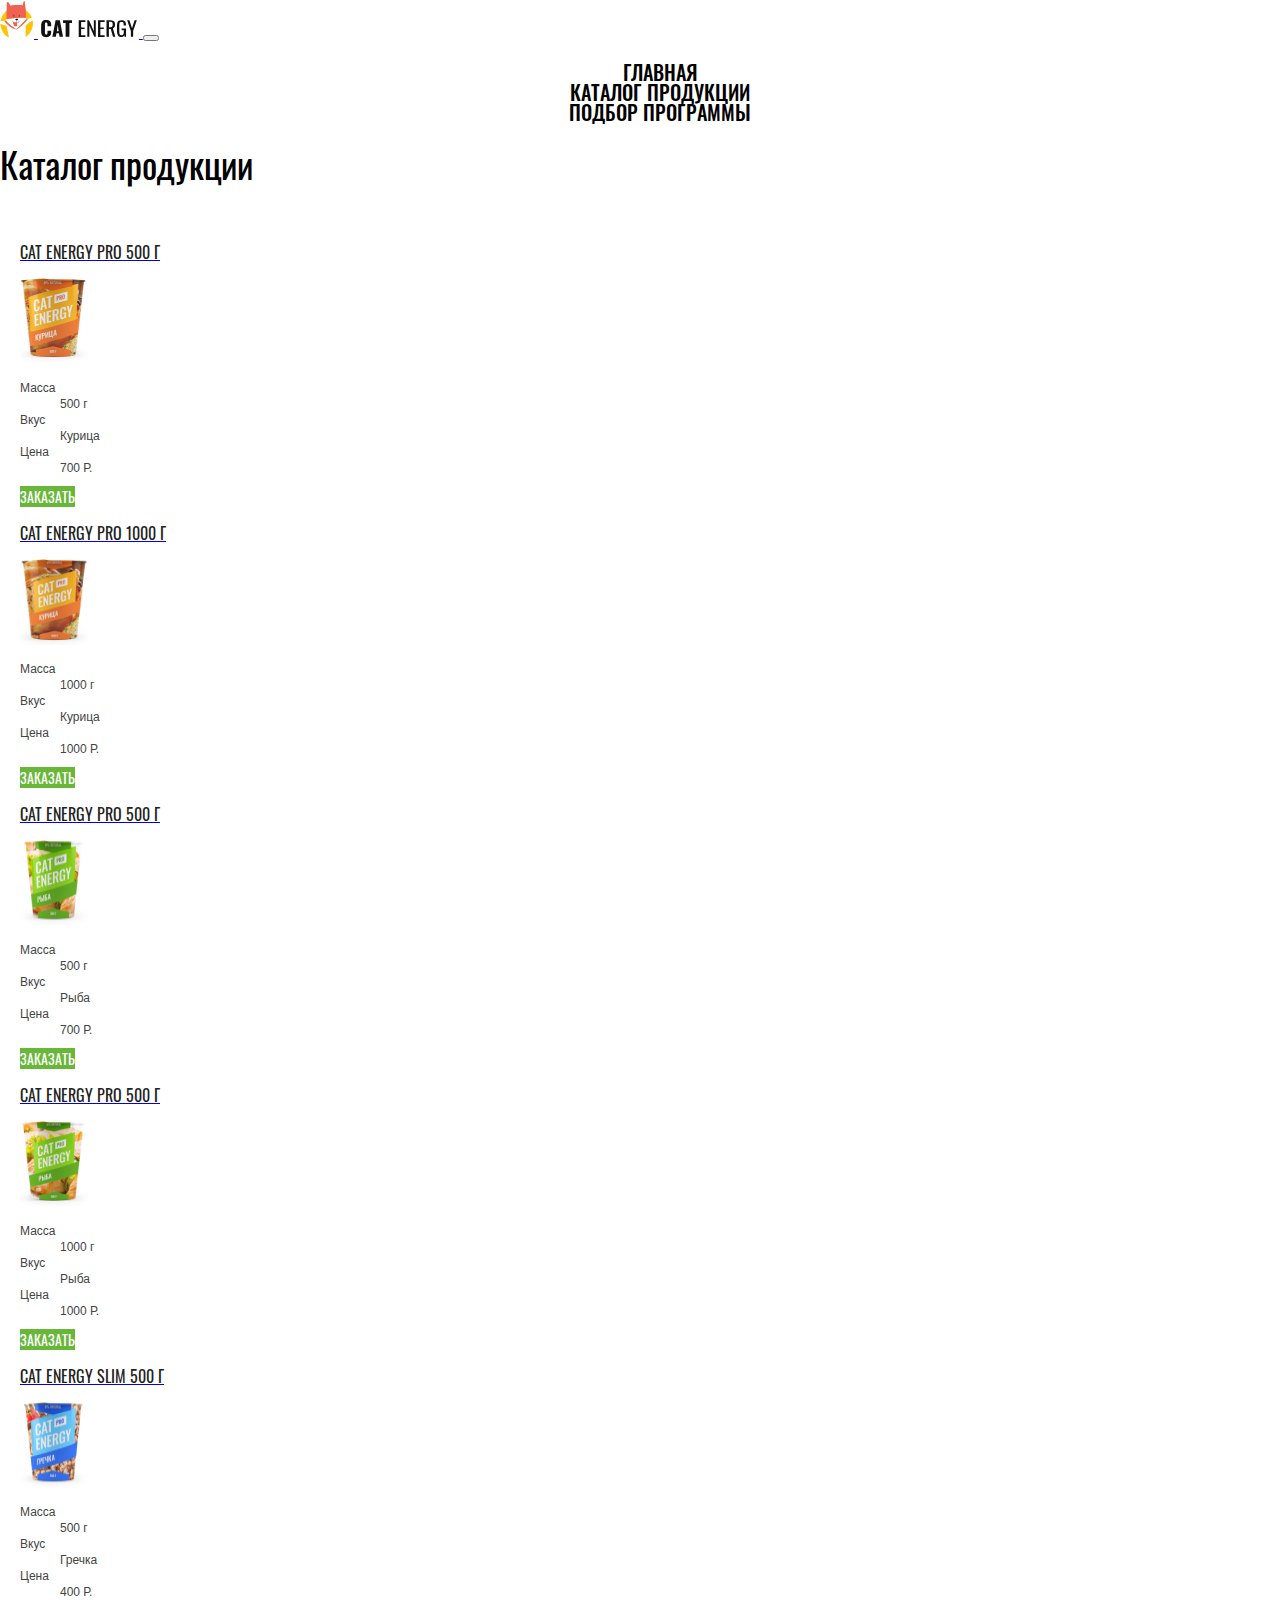
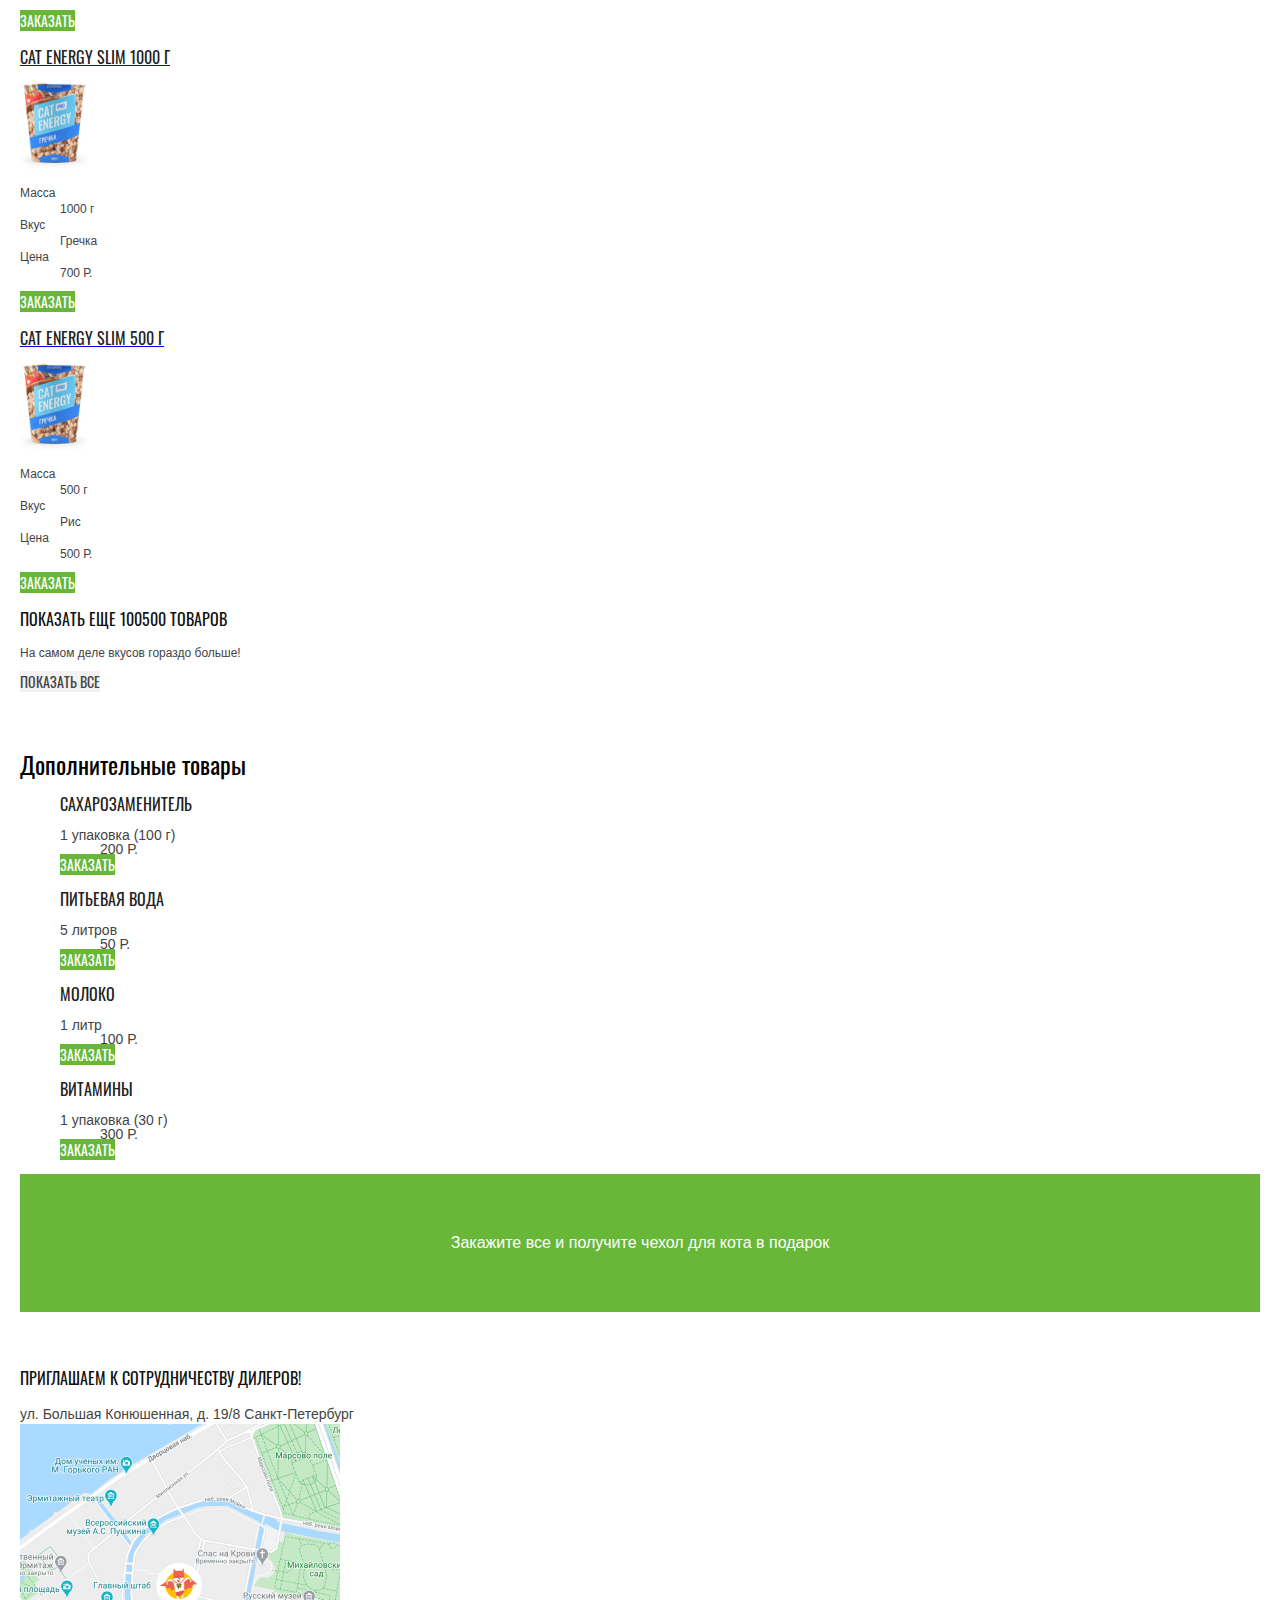
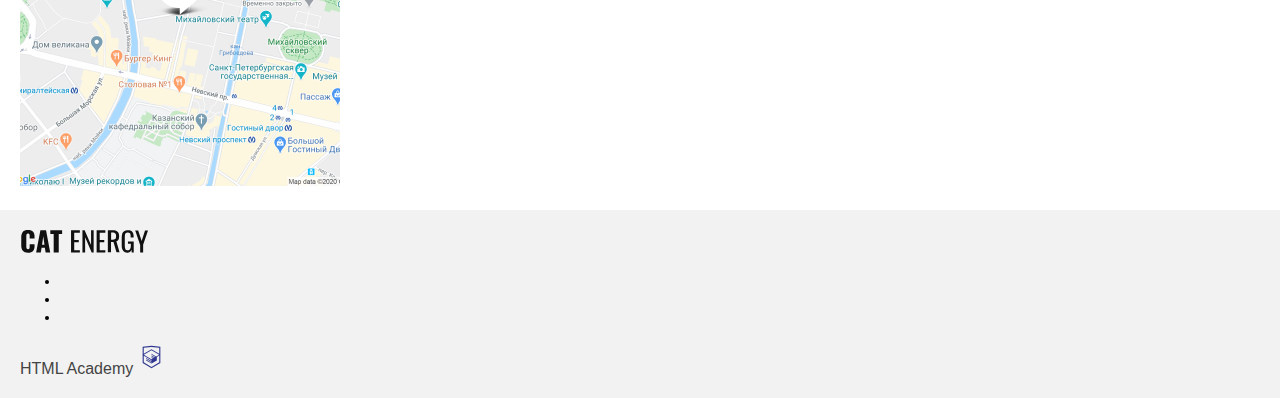
==== source/catalog.html @ d09b7d26 "Базовая стилизация страницы формы" ====
<!DOCTYPE html>
<html class="page" lang="ru">
<head>
  <meta charset="UTF-8">
  <meta http-equiv="X-UA-Compatible" content="IE=edge">
  <meta name="viewport" content="width=device-width, initial-scale=1.0">
  <title>Cat Energy</title>
  <link rel="stylesheet" href="css/style.css">
</head>
<body class="page__body">

  <header class="page-header">
    <nav class="main-nav">
      <a class="page-header__logo logo" href="index.html">
        <img class="logo__img" src="img/logo-image.svg" width="34" height="38" alt="Cat Energy">
        <img class="logo__text" src="img/logo-sign.svg" width="101" height="18" alt="" aria-hidden="true">
      </a>
      <button class="main-nav__toggle" type="button">
        <span class="visually-hidden">Открыть меню</span>
      </button>
      <ul class="main-nav__list site-list">
        <li class="site-list__item">
          <a class="site-list__link" href="index.html">
            Главная
          </a>
        </li>
        <li class="site-list__item site-list__item--current">
          <a class="site-list__link" href="catalog.html">
            Каталог продукции
          </a>
        </li>
        <li class="site-list__item">
          <a class="site-list__link" href="form.html">
            Подбор программы
          </a>
        </li>
      </ul>
    </nav>
  </header>

  <main class="page-main">
    <h1 class="page-main__title">Каталог продукции</h1>

    <section class="page-main__section catalog-list">
      <h2 class="visually-hidden">Список продукции</h2>

      <article class="catalog-list__item card">
        <a class="card__link" href="#">
          <h3 class="card__title">Cat Energy PRO 500 г</h3>
        </a>
        <img class="card__image" src="img/catalog/catalog-1.jpg" width="68" height="86" alt="" aria-hidden="true">

        <dl class="card__list">
          <dt class="card__list-title">Масса</dt>
          <dd class="card__definition">500 г</dd>

          <dt class="card__list-title">Вкус</dt>
          <dd class="card__definition">Курица</dd>

          <dt class="card__list-title">Цена</dt>
          <dd class="card__definition">700 Р.</dd>
        </dl>

        <a class="card__button button" href="#">Заказать</a>
      </article>

      <article class="catalog-list__item card">
        <a class="card__link" href="#">
          <h3 class="card__title">Cat Energy PRO 1000 г</h3>
        </a>
        <img class="card__image" src="img/catalog/catalog-2.jpg" width="68" height="86" alt="" aria-hidden="true">

        <dl class="card__list">
          <dt class="card__list-title">Масса</dt>
          <dd class="card__definition">1000 г</dd>

          <dt class="card__list-title">Вкус</dt>
          <dd class="card__definition">Курица</dd>

          <dt class="card__list-title">Цена</dt>
          <dd class="card__definition">1000 Р.</dd>
        </dl>

        <a class="card__button button" href="#">Заказать</a>
      </article>

      <article class="catalog-list__item card">
        <a class="card__link" href="#">
          <h3 class="card__title">Cat Energy PRO 500 г</h3>
        </a>
        <img class="card__image" src="img/catalog/catalog-3.jpg" width="68" height="86" alt="" aria-hidden="true">

        <dl class="card__list">
          <dt class="card__list-title">Масса</dt>
          <dd class="card__definition">500 г</dd>

          <dt class="card__list-title">Вкус</dt>
          <dd class="card__definition">Рыба</dd>

          <dt class="card__list-title">Цена</dt>
          <dd class="card__definition">700 Р.</dd>
        </dl>

        <a class="card__button button" href="#">Заказать</a>
      </article>

      <article class="catalog-list__item card">
        <a class="card__link" href="#">
          <h3 class="card__title">Cat Energy PRO 500 г</h3>
        </a>
        <img class="card__image" src="img/catalog/catalog-4.jpg" width="68" height="86" alt="" aria-hidden="true">

        <dl class="card__list">
          <dt class="card__list-title">Масса</dt>
          <dd class="card__definition">1000 г</dd>

          <dt class="card__list-title">Вкус</dt>
          <dd class="card__definition">Рыба</dd>

          <dt class="card__list-title">Цена</dt>
          <dd class="card__definition">1000 Р.</dd>
        </dl>

        <a class="card__button button" href="#">Заказать</a>
      </article>

      <article class="catalog-list__item card">
        <a class="card__link" href="#">
          <h3 class="card__title">Cat Energy SLIM 500 г</h3>
        </a>
        <img class="card__image" src="img/catalog/catalog-5.jpg" width="68" height="86" alt="" aria-hidden="true">

        <dl class="card__list">
          <dt class="card__list-title">Масса</dt>
          <dd class="card__definition">500 г</dd>

          <dt class="card__list-title">Вкус</dt>
          <dd class="card__definition">Гречка</dd>

          <dt class="card__list-title">Цена</dt>
          <dd class="card__definition">400 Р.</dd>
        </dl>

        <a class="card__button button" href="#">Заказать</a>
      </article>

      <article class="catalog-list__item card">
        <a class="card__link" href="#">
          <h3 class="card__title">Cat Energy SLIM 1000 г</h3>
        </a>
        <img class="card__image" src="img/catalog/catalog-6.jpg" width="68" height="86" alt="" aria-hidden="true">

        <dl class="card__list">
          <dt class="card__list-title">Масса</dt>
          <dd class="card__definition">1000 г</dd>

          <dt class="card__list-title">Вкус</dt>
          <dd class="card__definition">Гречка</dd>

          <dt class="card__list-title">Цена</dt>
          <dd class="card__definition">700 Р.</dd>
        </dl>

        <a class="card__button button" href="#">Заказать</a>
      </article>

      <article class="catalog-list__item card">
        <a class="card__link" href="#">
          <h3 class="card__title">Cat Energy SLIM 500 г</h3>
        </a>
        <img class="card__image" src="img/catalog/catalog-6.jpg" width="68" height="86" alt="" aria-hidden="true">

        <dl class="card__list">
          <dt class="card__list-title">Масса</dt>
          <dd class="card__definition">500 г</dd>

          <dt class="card__list-title">Вкус</dt>
          <dd class="card__definition">Рис</dd>

          <dt class="card__list-title">Цена</dt>
          <dd class="card__definition">500 Р.</dd>
        </dl>

        <a class="card__button button" href="#">Заказать</a>
      </article>

      <div class="catalog-list__show-more show-more">
        <p class="show-more__title">Показать еще 100500 товаров</p>
        <p class="show-more__text">На самом деле вкусов гораздо больше!</p>
        <a class="show-more__button button button--secondary" href="#">Показать все</a>
      </div>
    </section>

    <section class="page-main__section catalog-additional">
      <h2 class="catalog-additional__title">Дополнительные товары</h2>

      <ul class="catalog-additional__list">
        <li class="catalog-additional__item card-row">
          <h3 class="card-row__title">Сахарозаменитель</h3>
          <dl class="card-row__list">
            <dt class="card-row__text">1 упаковка (100 г)</dt>
            <dd class="card-row__definition">200 Р.</dd>
          </dl>
          <a class="card-row__button button" href="#">Заказать</a>
        </li>

        <li class="catalog-additional__item card-row">
          <h3 class="card-row__title">Питьевая вода</h3>
          <dl class="card-row__list">
            <dt class="card-row__text">5 литров</dt>
            <dd class="card-row__definition">50 Р.</dd>
          </dl>
          <a class="card-row__button button" href="#">Заказать</a>
        </li>

        <li class="catalog-additional__item card-row">
          <h3 class="card-row__title">Молоко</h3>
          <dl class="card-row__list">
            <dt class="card-row__text">1 литр</dt>
            <dd class="card-row__definition">100 Р.</dd>
          </dl>
          <a class="card-row__button button" href="#">Заказать</a>
        </li>

        <li class="catalog-additional__item card-row">
          <h3 class="card-row__title">Витамины</h3>
          <dl class="card-row__list">
            <dt class="card-row__text">1 упаковка (30 г)</dt>
            <dd class="card-row__definition">300 Р.</dd>
          </dl>
          <a class="card-row__button button" href="#">Заказать</a>
        </li>
      </ul>

      <div class="catalog-additional__promo offer">
        <h2 class="visually-hidden">Специальное предложение</h2>
        <p class="offer__text">Закажите все и получите чехол для кота в подарок</p>
      </div>
    </section>

    <footer class="page-main__footer contacts">
      <h2 class="visually-hidden">Контакты</h2>
      <p class="contacts__text">Приглашаем к сотрудничеству дилеров!</p>
      <address class="contacts__address">ул. Большая Конюшенная, д. 19/8 Санкт-Петербург</address>
      <img src="img/map.png" width="320" height="362" alt="Карта к нашему офису">
    </footer>

  </main>
  <footer class="page-footer">
    <a class="page-footer__logo logo">
      <img src="img/logo-sign.svg" width="128" height="24" alt="Cat Energy">
    </a>

    <ul class="page-footer__social social">
      <li class="social__item">
        <a class="social__link" href="#">
          <span class="visually-hidden">Вконтакте</span>
        </a>
      </li>
      <li class="social__item">
        <a class="social__link" href="#">
          <span class="visually-hidden">Инстаграм</span>
        </a>
      </li>
      <li class="social__item">
        <a class="social__link" href="#">
          <span class="visually-hidden">Facebook</span>
        </a>
      </li>
    </ul>

    <a class="page-footer__developer developer" href="https://htmlacademy.ru/intensive/adaptive">
      <span class="visually-hidden">Разработано в</span>
      HTML Academy
      <img class="developer__image" src="img/htmlacademy.svg" width="27" height="34" alt="" aria-hidden="true">
    </a>
  </footer>

</body>
</html>
---- source/css/style.css ----
@font-face {
  font-family: "Oswald";
  font-weight: 400;
  font-style: normal;
  font-display: swap;
  src: url("../fonts/oswaldregular.woff2") format("woff2"), url("../fonts/oswaldregular.woff") format("woff");
}
@font-face {
  font-family: "Oswald";
  font-weight: 500;
  font-style: normal;
  font-display: swap;
  src: url("../fonts/oswaldmedium.woff2") format("woff2"), url("../fonts/oswaldmedium.woff") format("woff");
}
.page {
  font-family: "Arial", sans-serif;
  font-size: 14px;
  line-height: 18px;
}

.page__body {
  margin: 0;
}

.visually-hidden {
  position: absolute;
  width: 1px;
  height: 1px;
  margin: -1px;
  border: 0;
  padding: 0;
  clip: rect(0 0 0 0);
  overflow: hidden;
}

.site-list {
  font-family: "Oswald", "Arial", sans-serif;
  font-weight: 500;
  font-size: 20px;
  line-height: 20px;
  text-align: center;
  text-transform: uppercase;
  list-style: none;
}

.site-list__link {
  color: #000000;
  text-decoration: none;
}

.promo {
  padding: 20px;
  color: #ffffff;
  background-color: #68b738;
  text-align: center;
  background-repeat: no-repeat;
  background-position: center;
  background-image: url("../../img/background/promo.jpg");
}

.promo__title {
  font-family: "Oswald", "Arial", sans-serif;
  font-weight: 400;
  font-size: 27px;
  line-height: 36px;
}

.promo__text {
  font-family: "Oswald", "Arial", sans-serif;
  font-weight: 400;
  font-size: 14px;
  line-height: 14px;
  text-transform: uppercase;
}

.button {
  font-family: "Oswald", "Arial", sans-serif;
  font-weight: 400;
  color: #ffffff;
  text-align: center;
  text-transform: uppercase;
  text-decoration: none;
  border: none;
  background-color: #68b738;
}

.button--secondary {
  color: #444444;
  background-color: #f2f2f2;
}

.catalog-sections__item {
  padding: 20px;
  background-color: #f2f2f2;
}

.catalog-sections__article-title {
  font-family: "Oswald", "Arial", sans-serif;
  font-weight: 400;
  font-size: 24px;
  line-height: 37px;
  color: #000000;
  text-transform: uppercase;
}

.catalog-sections__text {
  color: #444444;
}

.catalog-sections__link {
  font-family: "Oswald", "Arial", sans-serif;
  font-weight: 400;
  font-size: 16px;
  line-height: 16px;
  color: #000000;
  text-decoration: none;
  text-transform: uppercase;
}

.how-work {
  padding: 20px;
}

.how-work__title {
  font-family: "Oswald", "Arial", sans-serif;
  font-weight: 400;
  font-size: 36px;
  line-height: 40px;
}

.how-work__list {
  list-style: none;
}

.how-work__item {
  color: #444444;
}

.example {
  padding: 20px;
  background-color: #eaeaea;
}

.example__title {
  font-family: "Oswald", "Arial", sans-serif;
  font-weight: 400;
  font-size: 36px;
  line-height: 40px;
}

.example__text {
  color: #444444;
}

.example__list {
  text-align: center;
}

.example__item-title {
  font-family: "Arial", sans-serif;
  font-weight: 400;
  font-size: 12px;
  line-height: 12px;
  color: #444444;
  text-transform: lowercase;
}

.example__item-definition {
  font-family: "Oswald", "Arial", sans-serif;
  font-weight: 400;
  font-size: 24px;
  line-height: 24px;
  text-transform: uppercase;
}

.example__spending {
  font-family: "Oswald", "Arial", sans-serif;
  font-weight: 400;
  font-size: 14px;
  line-height: 20px;
  text-transform: uppercase;
  text-align: center;
}

.range__button {
  font-family: "Oswald", "Arial", sans-serif;
  font-weight: 400;
  font-size: 16px;
  line-height: 20px;
  text-transform: uppercase;
}

.contacts {
  padding: 20px;
}

.contacts__text {
  font-family: "Oswald", "Arial", sans-serif;
  font-weight: 400;
  font-size: 16px;
  line-height: 20px;
  color: #111111;
  text-transform: uppercase;
}

.contacts__address {
  font-size: 14px;
  line-height: 20px;
  color: #444444;
  font-style: normal;
}

.page-footer {
  padding: 20px;
  background-color: #f2f2f2;
}

.developer {
  font-size: 16px;
  line-height: 18px;
  color: #444444;
  text-decoration: none;
}

.page-main__title {
  font-family: "Oswald", "Arial", sans-serif;
  font-weight: 400;
  font-size: 36px;
  line-height: 36px;
  color: #000000;
}

.page-main__subtitle {
  font-family: "Oswald", "Arial", sans-serif;
  font-weight: 400;
  font-size: 14px;
  line-height: 18px;
  text-transform: uppercase;
}

.catalog-list {
  padding: 20px;
}

.card__title {
  font-family: "Oswald", "Arial", sans-serif;
  font-weight: 400;
  font-size: 16px;
  line-height: 20px;
  color: #222222;
  text-transform: uppercase;
}

.card__list {
  font-size: 12px;
  line-height: 16px;
  color: #444444;
}

.show-more__title {
  font-family: "Oswald", "Arial", sans-serif;
  font-weight: 400;
  font-size: 16px;
  line-height: 20px;
  color: #111111;
  text-transform: uppercase;
}

.show-more__text {
  font-size: 12px;
  line-height: 16px;
  color: #444444;
}

.catalog-additional {
  padding: 20px;
}

.catalog-additional__title {
  font-family: "Oswald", "Arial", sans-serif;
  font-weight: 400;
  font-size: 24px;
  line-height: 24px;
  color: #000000;
}

.catalog-additional__list {
  list-style: none;
}

.card-row__title {
  font-family: "Oswald", "Arial", sans-serif;
  font-weight: 400;
  font-size: 16px;
  line-height: 16px;
  color: #222222;
  text-transform: uppercase;
}

.card-row__list {
  font-size: 14px;
  line-height: 14px;
  color: #444444;
}

.offer {
  padding: 43px;
  color: #ffffff;
  text-align: center;
  background-color: #68b738;
  background-image: url("../../img/background/catbag.jpg");
}

.offer__text {
  font-size: 16px;
  line-height: 20px;
}

.form {
  padding: 20px;
}

.form__group {
  margin: 0;
  border: none;
}

.form__additional {
  line-height: 16px;
}

.field-group__title {
  font-family: "Oswald", "Arial", sans-serif;
  font-weight: 400;
  font-size: 24px;
  line-height: 26px;
}

.field-group__list {
  padding: 0;
  list-style: none;
}

.field {
  font-family: "Oswald", "Arial", sans-serif;
  font-weight: 400;
  font-size: 16px;
  line-height: 18px;
  color: #444444;
  text-transform: uppercase;
}

.field__input {
  font-family: inherit;
  font-weight: 400;
  font-size: 16px;
  line-height: 18px;
  color: #444444;
  text-transform: uppercase;
}

.control {
  font-family: "Oswald", "Arial", sans-serif;
  font-weight: 400;
  font-size: 16px;
  line-height: 18px;
  text-transform: uppercase;
}

.control--radio {
  color: #222222;
}

.control--checkbox {
  color: #000000;
}
/*# sourceMappingURL=style.css.map */
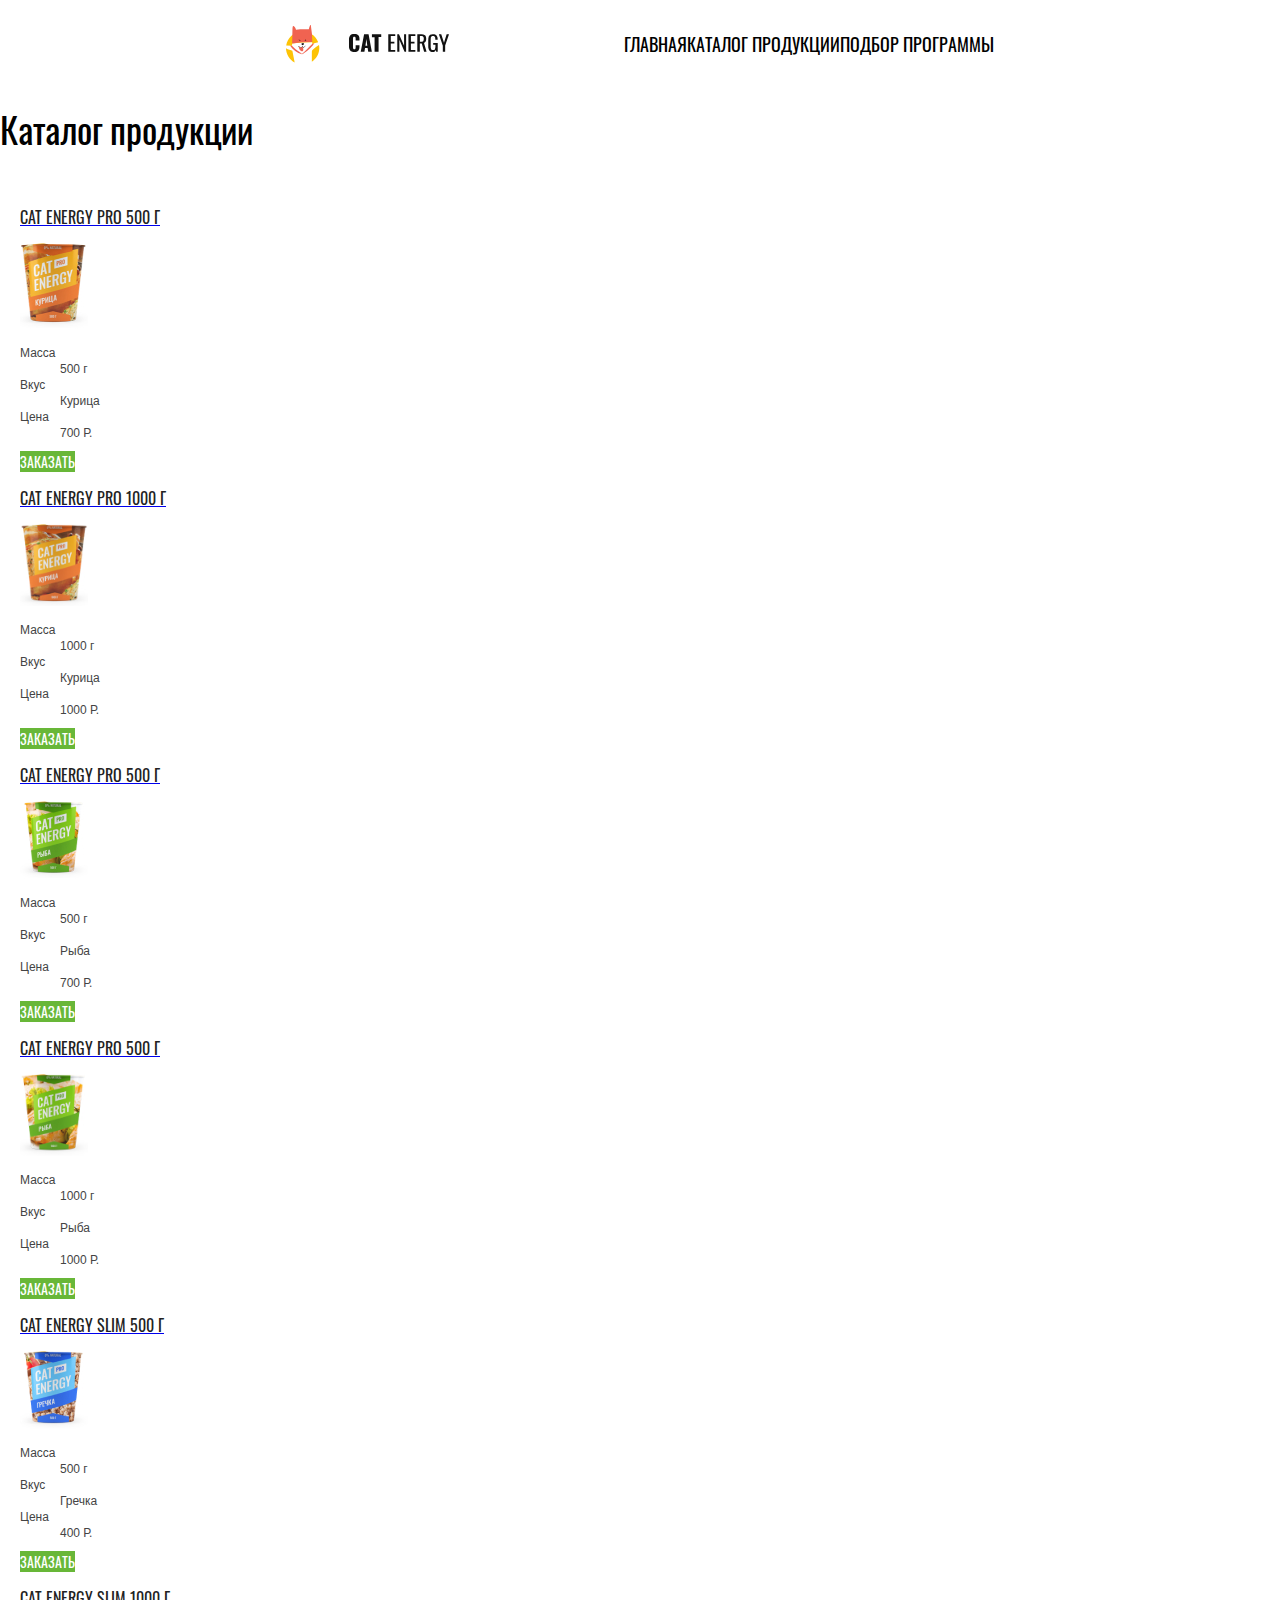
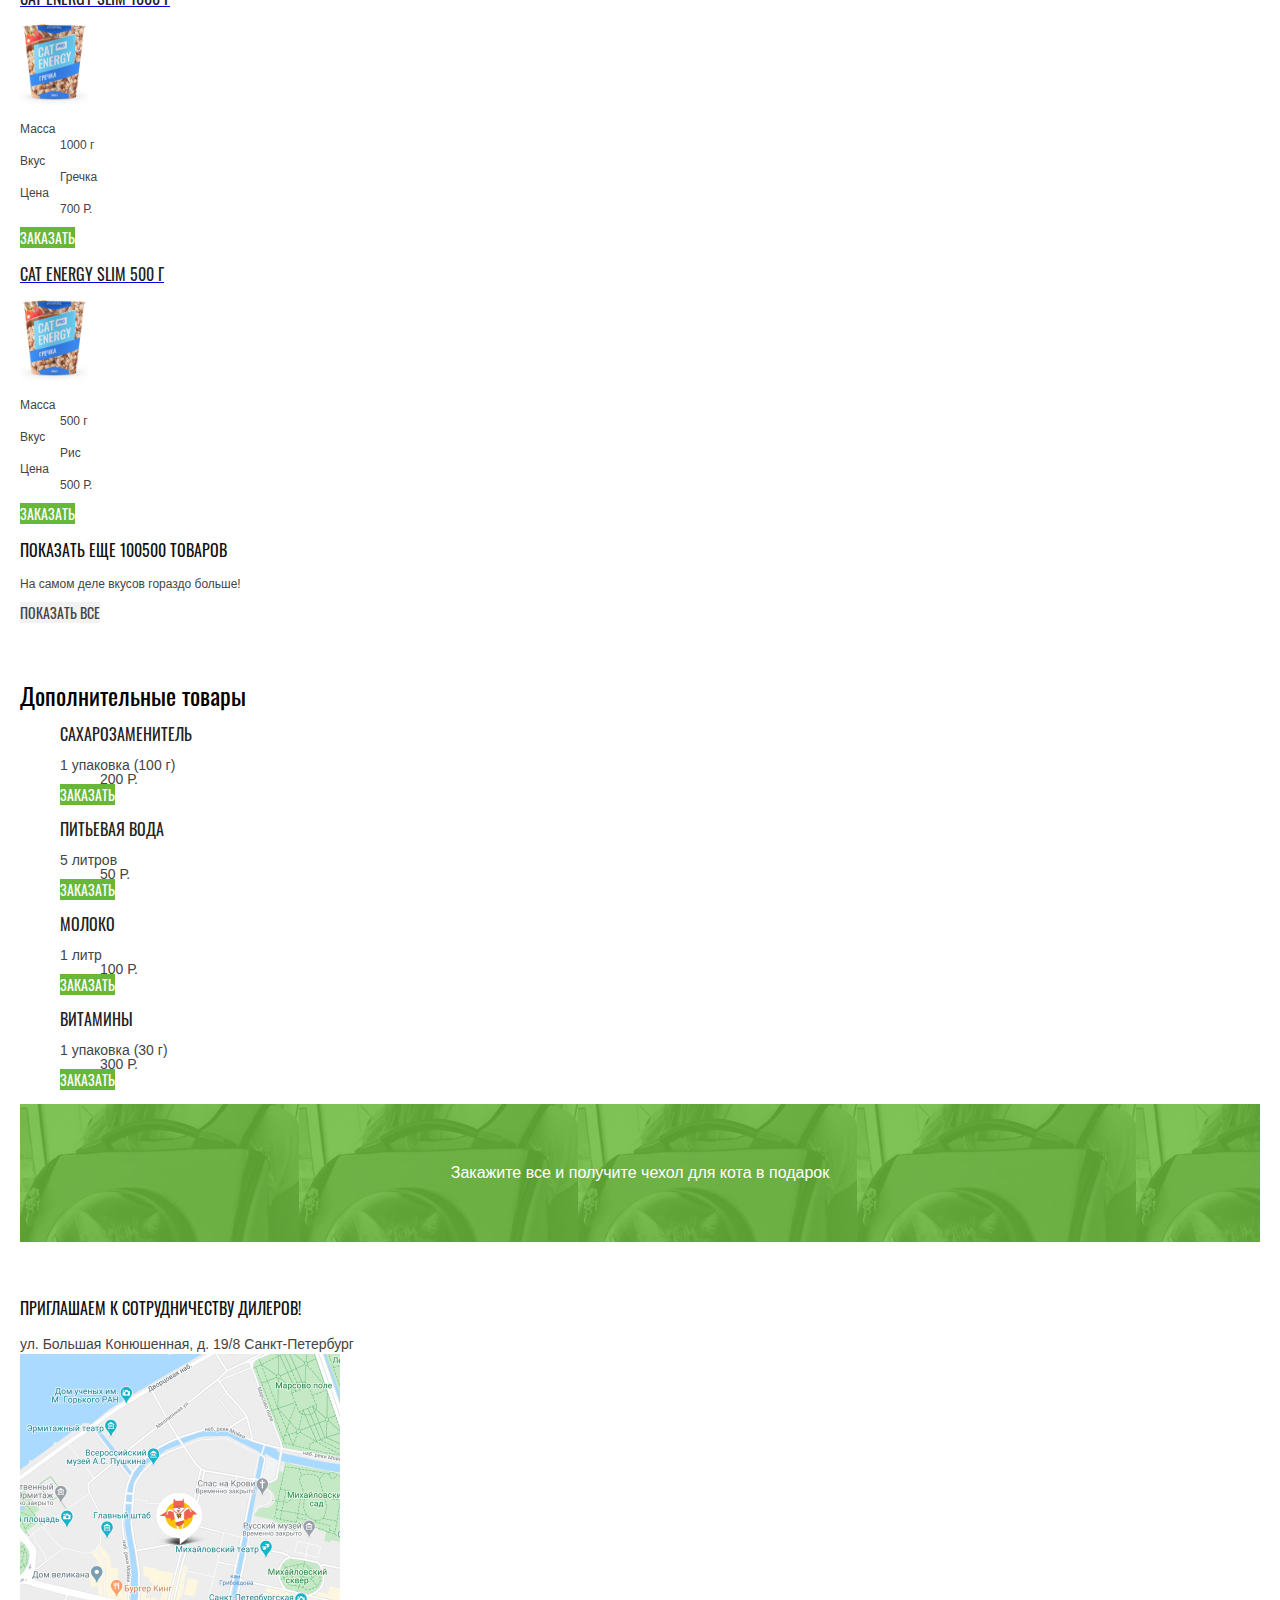
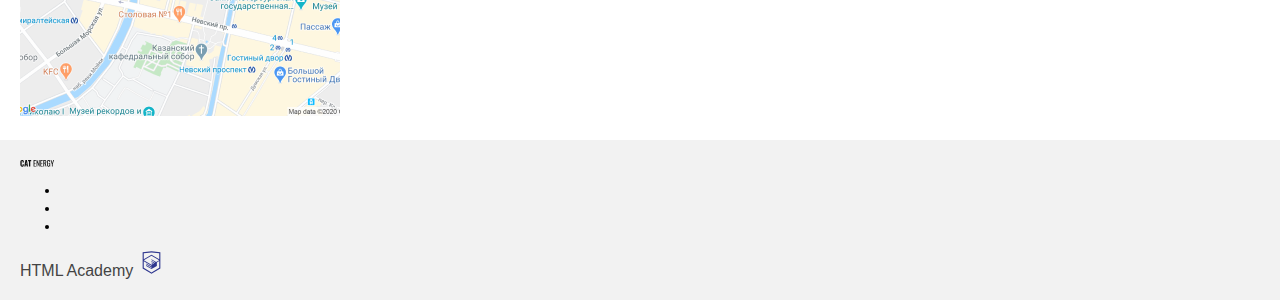
==== commit d7e6a0d2: "сделана адаптивность шапки и промо блока" ====
--- a/source/catalog.html
+++ b/source/catalog.html
@@ -10,15 +10,18 @@
 <body class="page__body">
 
   <header class="page-header">
-    <nav class="main-nav">
-      <a class="page-header__logo logo" href="index.html">
-        <img class="logo__img" src="img/logo-image.svg" width="34" height="38" alt="Cat Energy">
-        <img class="logo__text" src="img/logo-sign.svg" width="101" height="18" alt="" aria-hidden="true">
-      </a>
-      <button class="main-nav__toggle" type="button">
-        <span class="visually-hidden">Открыть меню</span>
-      </button>
-      <ul class="main-nav__list site-list">
+    <nav class="page-header__nav">
+      <div class="page-header__bar">
+        <a class="page-header__logo logo" href="">
+          <img class="logo__img" src="img/logo-image.svg" width="34" height="38" alt="Cat Energy">
+          <img class="logo__text" src="img/logo-sign.svg" width="101" height="18" alt="" aria-hidden="true">
+        </a>
+        <button class="page-header__toggle" type="button">
+          <span class="visually-hidden">Открыть меню</span>
+        </button>
+      </div>
+
+      <ul class="page-header__list site-list">
         <li class="site-list__item">
           <a class="site-list__link" href="index.html">
             Главная
--- a/source/css/style.css
+++ b/source/css/style.css
@@ -12,13 +12,29 @@
   font-display: swap;
   src: url("../fonts/oswaldmedium.woff2") format("woff2"), url("../fonts/oswaldmedium.woff") format("woff");
 }
+*,
+*::before,
+*::after {
+  box-sizing: border-box;
+}
+
+img {
+  max-width: 100%;
+  height: auto;
+}
+
 .page {
+  min-width: 320px;
+  height: 100%;
   font-family: "Arial", sans-serif;
   font-size: 14px;
   line-height: 18px;
 }
 
 .page__body {
+  display: grid;
+  grid-template-rows: min-content 1fr min-content;
+  min-height: 100%;
   margin: 0;
 }
 
@@ -34,14 +50,35 @@
 }
 
 .site-list {
-  font-family: "Oswald", "Arial", sans-serif;
-  font-weight: 500;
-  font-size: 20px;
-  line-height: 20px;
-  text-align: center;
+  padding: 0;
+  font-family: "Oswald", "Arial", sans-serif;
+  font-weight: 400;
   text-transform: uppercase;
   list-style: none;
 }
+@media (max-width: 767px) {
+  .site-list {
+    font-weight: 500;
+    font-size: 20px;
+    line-height: 20px;
+    text-align: center;
+  }
+}
+@media (min-width: 768px) {
+  .site-list {
+    font-size: 18px;
+    line-height: 24px;
+    display: flex;
+    flex-wrap: wrap;
+    justify-content: flex-end;
+  }
+}
+@media (min-width: 1300px) {
+  .site-list {
+    font-size: 20px;
+    line-height: 30px;
+  }
+}
 
 .site-list__link {
   color: #000000;
@@ -50,12 +87,23 @@
 
 .promo {
   padding: 20px;
-  color: #ffffff;
+  color: #000000;
   background-color: #68b738;
-  text-align: center;
   background-repeat: no-repeat;
   background-position: center;
-  background-image: url("../../img/background/promo.jpg");
+  background-image: url("../img/background/promo.jpg");
+}
+@media (max-width: 767px) {
+  .promo {
+    color: #ffffff;
+    text-align: center;
+  }
+}
+
+@media (min-width: 768px) {
+  .promo__container {
+    padding-left: 90px;
+  }
 }
 
 .promo__title {
@@ -64,6 +112,12 @@
   font-size: 27px;
   line-height: 36px;
 }
+@media (min-width: 768px) {
+  .promo__title {
+    font-size: 60px;
+    line-height: 60px;
+  }
+}
 
 .promo__text {
   font-family: "Oswald", "Arial", sans-serif;
@@ -71,6 +125,12 @@
   font-size: 14px;
   line-height: 14px;
   text-transform: uppercase;
+}
+@media (min-width: 768px) {
+  .promo__text {
+    font-size: 20px;
+    line-height: 20px;
+  }
 }
 
 .button {
@@ -308,7 +368,7 @@
   color: #ffffff;
   text-align: center;
   background-color: #68b738;
-  background-image: url("../../img/background/catbag.jpg");
+  background-image: url("../img/background/catbag.jpg");
 }
 
 .offer__text {
@@ -374,4 +434,73 @@
 .control--checkbox {
   color: #000000;
 }
+
+@media (min-width: 768px) {
+  .page-header__nav {
+    width: 708px;
+    margin: 0 auto;
+    padding: 24px 0;
+    display: grid;
+    grid-template-columns: 174px 1fr;
+    gap: 16px;
+    align-items: center;
+  }
+}
+@media (min-width: 1300px) {
+  .page-header__nav {
+    width: 1220px;
+  }
+}
+
+@media (max-width: 767px) {
+  .page-header__bar {
+    width: 320px;
+    margin: 0 auto;
+    padding: 10px 20px 18px;
+    display: grid;
+    grid-template-columns: 34px 1fr 34px;
+    gap: 16px;
+    align-items: center;
+  }
+}
+
+.page-header__logo {
+  grid-column: 1/3;
+}
+
+@media (min-width: 768px) {
+  .page-header__toggle {
+    display: none;
+  }
+}
+
+.page-header__list {
+  margin: 0;
+}
+
+.logo {
+  display: grid;
+  grid-template-columns: 34px 1fr;
+  gap: 16px;
+  align-items: center;
+}
+
+.logo__text {
+  justify-self: center;
+}
+
+.container {
+  width: 280px;
+  margin: 0 auto;
+}
+@media (min-width: 768px) {
+  .container {
+    width: 708px;
+  }
+}
+@media (min-width: 1300px) {
+  .container {
+    width: 1220px;
+  }
+}
 /*# sourceMappingURL=style.css.map */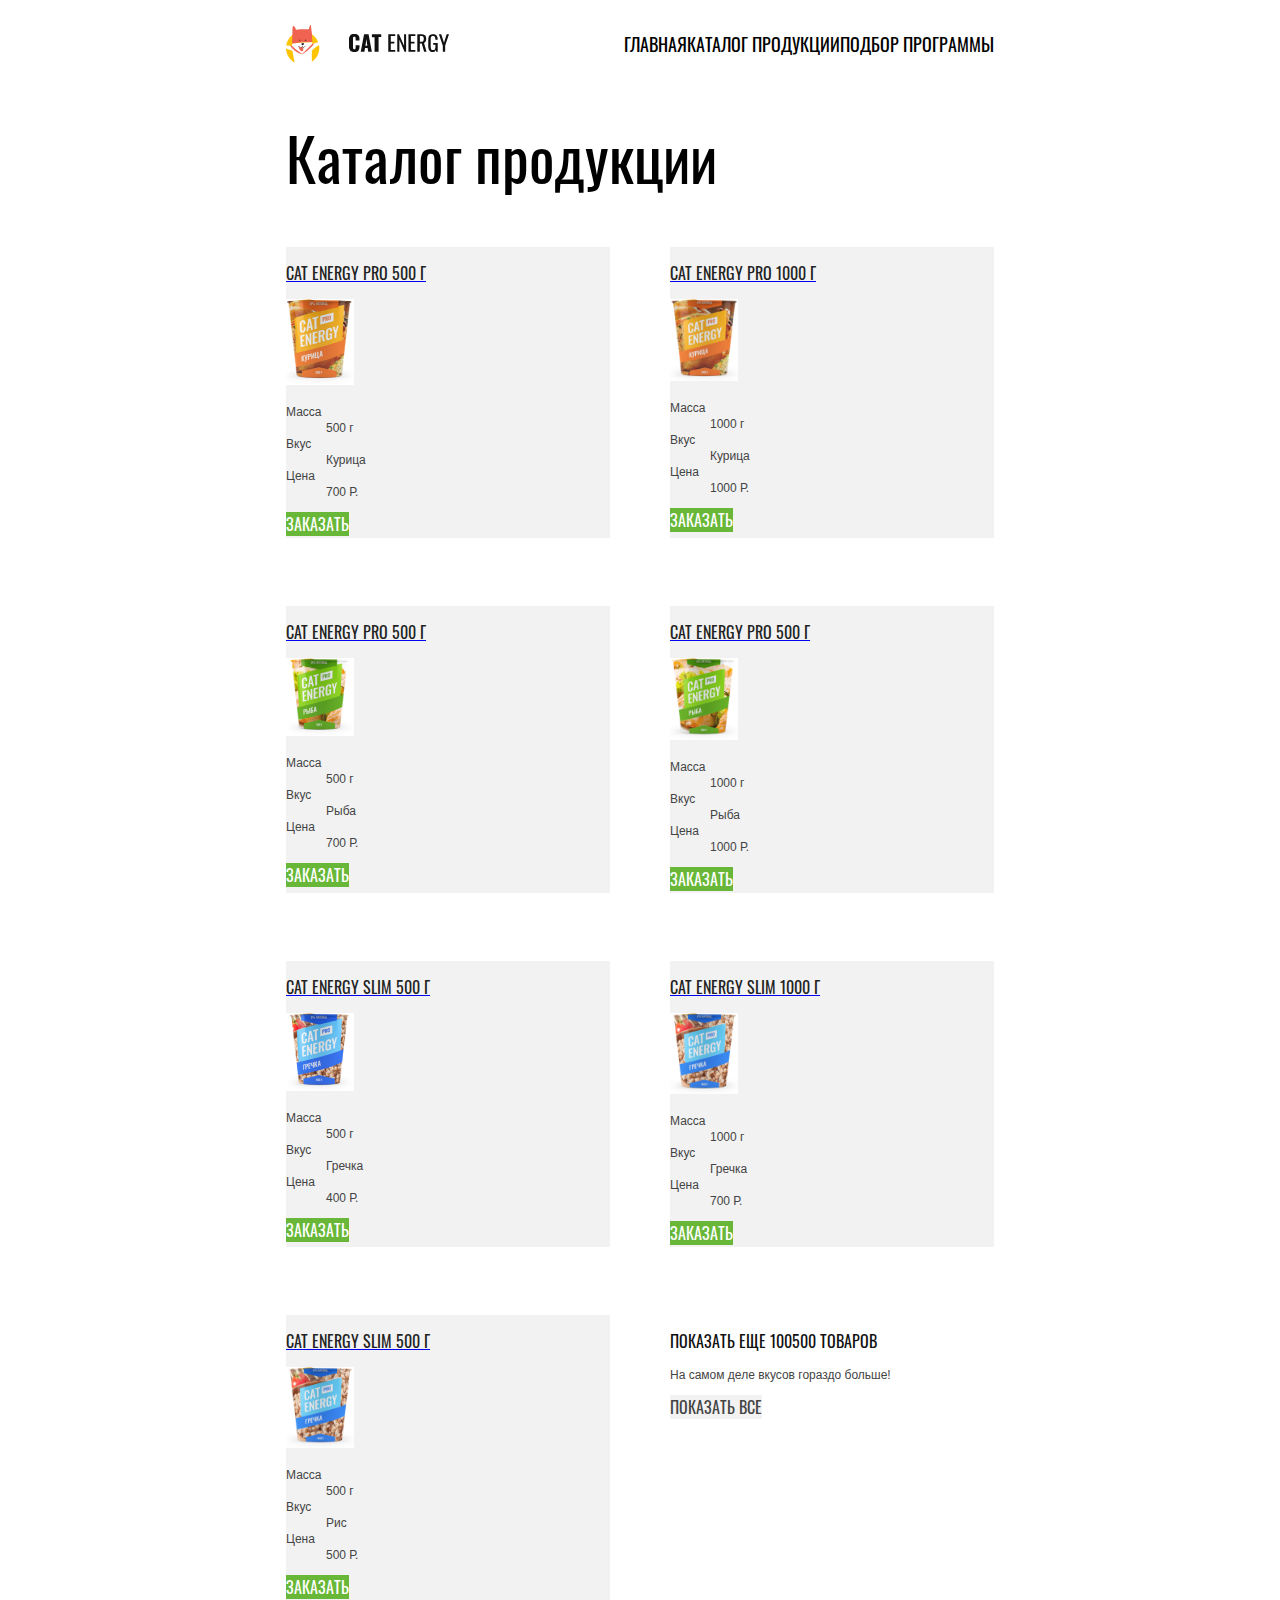
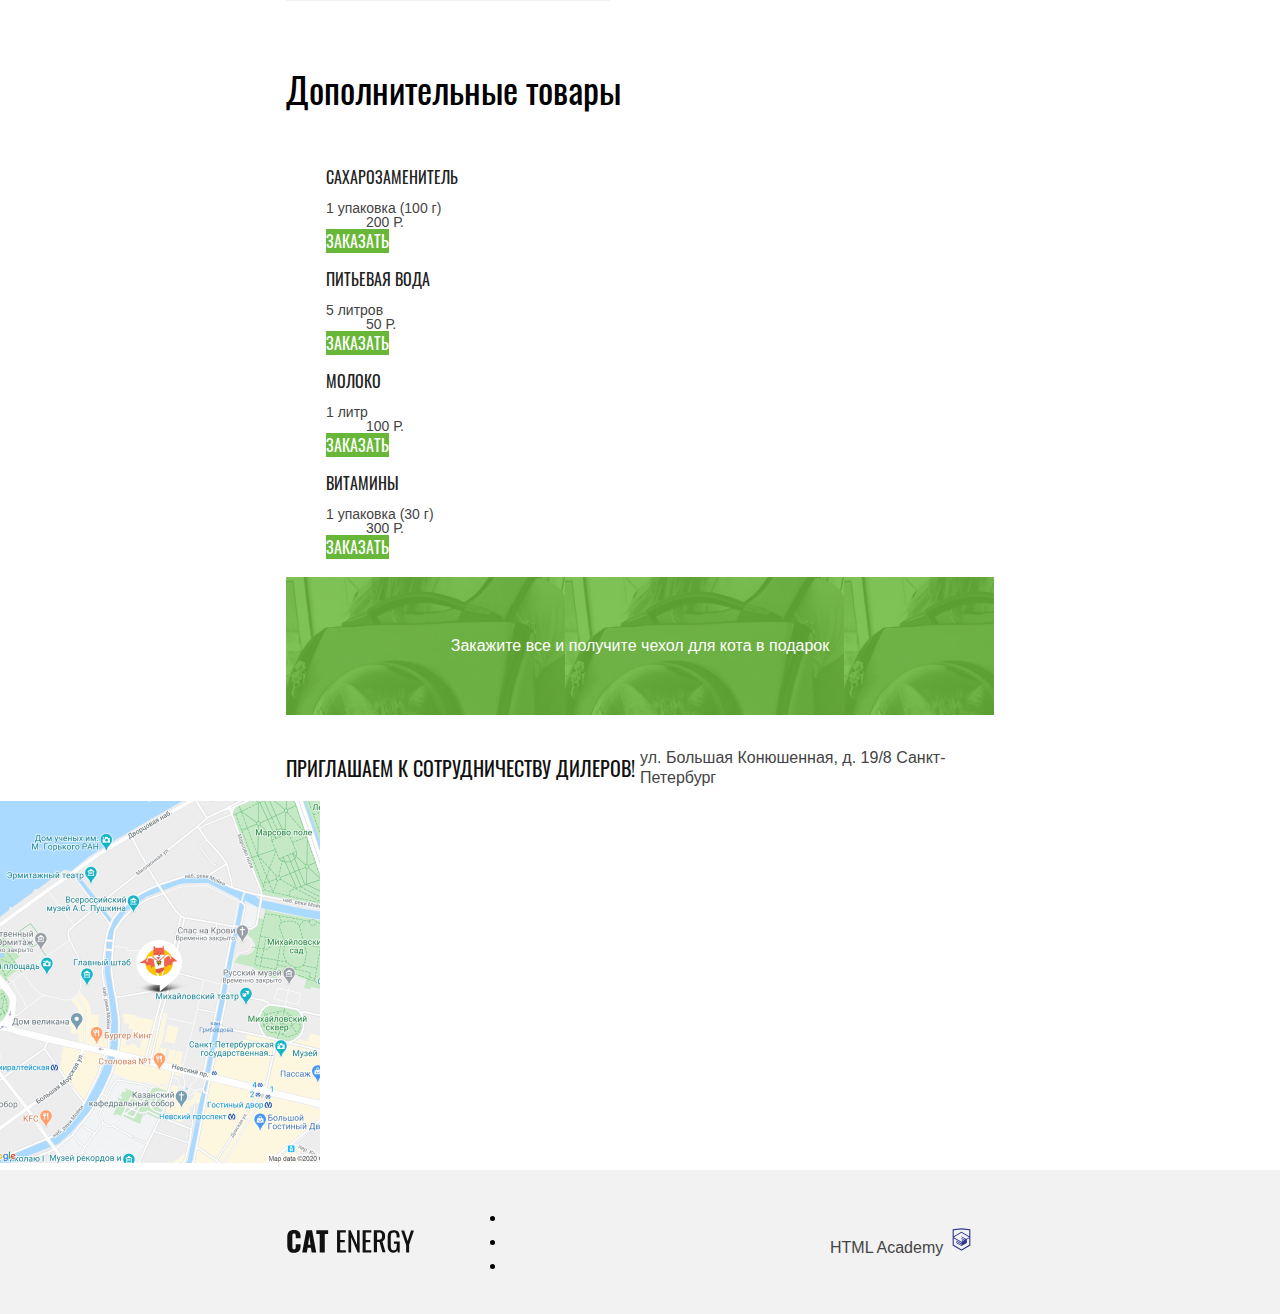
==== commit c1d0deb3: "Сделана базовая адаптация страницы каталога" ====
--- a/source/catalog.html
+++ b/source/catalog.html
@@ -42,241 +42,251 @@
   </header>
 
   <main class="page-main">
-    <h1 class="page-main__title">Каталог продукции</h1>
+    <header class="page-main__header container">
+      <h1 class="page-main__title">Каталог продукции</h1>
+    </header>
 
     <section class="page-main__section catalog-list">
-      <h2 class="visually-hidden">Список продукции</h2>
-
-      <article class="catalog-list__item card">
-        <a class="card__link" href="#">
-          <h3 class="card__title">Cat Energy PRO 500 г</h3>
-        </a>
-        <img class="card__image" src="img/catalog/catalog-1.jpg" width="68" height="86" alt="" aria-hidden="true">
-
-        <dl class="card__list">
-          <dt class="card__list-title">Масса</dt>
-          <dd class="card__definition">500 г</dd>
-
-          <dt class="card__list-title">Вкус</dt>
-          <dd class="card__definition">Курица</dd>
-
-          <dt class="card__list-title">Цена</dt>
-          <dd class="card__definition">700 Р.</dd>
-        </dl>
-
-        <a class="card__button button" href="#">Заказать</a>
-      </article>
-
-      <article class="catalog-list__item card">
-        <a class="card__link" href="#">
-          <h3 class="card__title">Cat Energy PRO 1000 г</h3>
-        </a>
-        <img class="card__image" src="img/catalog/catalog-2.jpg" width="68" height="86" alt="" aria-hidden="true">
-
-        <dl class="card__list">
-          <dt class="card__list-title">Масса</dt>
-          <dd class="card__definition">1000 г</dd>
-
-          <dt class="card__list-title">Вкус</dt>
-          <dd class="card__definition">Курица</dd>
-
-          <dt class="card__list-title">Цена</dt>
-          <dd class="card__definition">1000 Р.</dd>
-        </dl>
-
-        <a class="card__button button" href="#">Заказать</a>
-      </article>
-
-      <article class="catalog-list__item card">
-        <a class="card__link" href="#">
-          <h3 class="card__title">Cat Energy PRO 500 г</h3>
-        </a>
-        <img class="card__image" src="img/catalog/catalog-3.jpg" width="68" height="86" alt="" aria-hidden="true">
-
-        <dl class="card__list">
-          <dt class="card__list-title">Масса</dt>
-          <dd class="card__definition">500 г</dd>
-
-          <dt class="card__list-title">Вкус</dt>
-          <dd class="card__definition">Рыба</dd>
-
-          <dt class="card__list-title">Цена</dt>
-          <dd class="card__definition">700 Р.</dd>
-        </dl>
-
-        <a class="card__button button" href="#">Заказать</a>
-      </article>
-
-      <article class="catalog-list__item card">
-        <a class="card__link" href="#">
-          <h3 class="card__title">Cat Energy PRO 500 г</h3>
-        </a>
-        <img class="card__image" src="img/catalog/catalog-4.jpg" width="68" height="86" alt="" aria-hidden="true">
-
-        <dl class="card__list">
-          <dt class="card__list-title">Масса</dt>
-          <dd class="card__definition">1000 г</dd>
-
-          <dt class="card__list-title">Вкус</dt>
-          <dd class="card__definition">Рыба</dd>
-
-          <dt class="card__list-title">Цена</dt>
-          <dd class="card__definition">1000 Р.</dd>
-        </dl>
-
-        <a class="card__button button" href="#">Заказать</a>
-      </article>
-
-      <article class="catalog-list__item card">
-        <a class="card__link" href="#">
-          <h3 class="card__title">Cat Energy SLIM 500 г</h3>
-        </a>
-        <img class="card__image" src="img/catalog/catalog-5.jpg" width="68" height="86" alt="" aria-hidden="true">
-
-        <dl class="card__list">
-          <dt class="card__list-title">Масса</dt>
-          <dd class="card__definition">500 г</dd>
-
-          <dt class="card__list-title">Вкус</dt>
-          <dd class="card__definition">Гречка</dd>
-
-          <dt class="card__list-title">Цена</dt>
-          <dd class="card__definition">400 Р.</dd>
-        </dl>
-
-        <a class="card__button button" href="#">Заказать</a>
-      </article>
-
-      <article class="catalog-list__item card">
-        <a class="card__link" href="#">
-          <h3 class="card__title">Cat Energy SLIM 1000 г</h3>
-        </a>
-        <img class="card__image" src="img/catalog/catalog-6.jpg" width="68" height="86" alt="" aria-hidden="true">
-
-        <dl class="card__list">
-          <dt class="card__list-title">Масса</dt>
-          <dd class="card__definition">1000 г</dd>
-
-          <dt class="card__list-title">Вкус</dt>
-          <dd class="card__definition">Гречка</dd>
-
-          <dt class="card__list-title">Цена</dt>
-          <dd class="card__definition">700 Р.</dd>
-        </dl>
-
-        <a class="card__button button" href="#">Заказать</a>
-      </article>
-
-      <article class="catalog-list__item card">
-        <a class="card__link" href="#">
-          <h3 class="card__title">Cat Energy SLIM 500 г</h3>
-        </a>
-        <img class="card__image" src="img/catalog/catalog-6.jpg" width="68" height="86" alt="" aria-hidden="true">
-
-        <dl class="card__list">
-          <dt class="card__list-title">Масса</dt>
-          <dd class="card__definition">500 г</dd>
-
-          <dt class="card__list-title">Вкус</dt>
-          <dd class="card__definition">Рис</dd>
-
-          <dt class="card__list-title">Цена</dt>
-          <dd class="card__definition">500 Р.</dd>
-        </dl>
-
-        <a class="card__button button" href="#">Заказать</a>
-      </article>
-
-      <div class="catalog-list__show-more show-more">
-        <p class="show-more__title">Показать еще 100500 товаров</p>
-        <p class="show-more__text">На самом деле вкусов гораздо больше!</p>
-        <a class="show-more__button button button--secondary" href="#">Показать все</a>
+      <div class="catalog-list__container container">
+        <h2 class="visually-hidden">Список продукции</h2>
+
+        <article class="catalog-list__item card">
+          <a class="card__link" href="#">
+            <h3 class="card__title">Cat Energy PRO 500 г</h3>
+          </a>
+          <img class="card__image" src="img/catalog/catalog-1.jpg" width="68" height="86" alt="" aria-hidden="true">
+
+          <dl class="card__list">
+            <dt class="card__list-title">Масса</dt>
+            <dd class="card__definition">500 г</dd>
+
+            <dt class="card__list-title">Вкус</dt>
+            <dd class="card__definition">Курица</dd>
+
+            <dt class="card__list-title">Цена</dt>
+            <dd class="card__definition">700 Р.</dd>
+          </dl>
+
+          <a class="card__button button" href="#">Заказать</a>
+        </article>
+
+        <article class="catalog-list__item card">
+          <a class="card__link" href="#">
+            <h3 class="card__title">Cat Energy PRO 1000 г</h3>
+          </a>
+          <img class="card__image" src="img/catalog/catalog-2.jpg" width="68" height="86" alt="" aria-hidden="true">
+
+          <dl class="card__list">
+            <dt class="card__list-title">Масса</dt>
+            <dd class="card__definition">1000 г</dd>
+
+            <dt class="card__list-title">Вкус</dt>
+            <dd class="card__definition">Курица</dd>
+
+            <dt class="card__list-title">Цена</dt>
+            <dd class="card__definition">1000 Р.</dd>
+          </dl>
+
+          <a class="card__button button" href="#">Заказать</a>
+        </article>
+
+        <article class="catalog-list__item card">
+          <a class="card__link" href="#">
+            <h3 class="card__title">Cat Energy PRO 500 г</h3>
+          </a>
+          <img class="card__image" src="img/catalog/catalog-3.jpg" width="68" height="86" alt="" aria-hidden="true">
+
+          <dl class="card__list">
+            <dt class="card__list-title">Масса</dt>
+            <dd class="card__definition">500 г</dd>
+
+            <dt class="card__list-title">Вкус</dt>
+            <dd class="card__definition">Рыба</dd>
+
+            <dt class="card__list-title">Цена</dt>
+            <dd class="card__definition">700 Р.</dd>
+          </dl>
+
+          <a class="card__button button" href="#">Заказать</a>
+        </article>
+
+        <article class="catalog-list__item card">
+          <a class="card__link" href="#">
+            <h3 class="card__title">Cat Energy PRO 500 г</h3>
+          </a>
+          <img class="card__image" src="img/catalog/catalog-4.jpg" width="68" height="86" alt="" aria-hidden="true">
+
+          <dl class="card__list">
+            <dt class="card__list-title">Масса</dt>
+            <dd class="card__definition">1000 г</dd>
+
+            <dt class="card__list-title">Вкус</dt>
+            <dd class="card__definition">Рыба</dd>
+
+            <dt class="card__list-title">Цена</dt>
+            <dd class="card__definition">1000 Р.</dd>
+          </dl>
+
+          <a class="card__button button" href="#">Заказать</a>
+        </article>
+
+        <article class="catalog-list__item card">
+          <a class="card__link" href="#">
+            <h3 class="card__title">Cat Energy SLIM 500 г</h3>
+          </a>
+          <img class="card__image" src="img/catalog/catalog-5.jpg" width="68" height="86" alt="" aria-hidden="true">
+
+          <dl class="card__list">
+            <dt class="card__list-title">Масса</dt>
+            <dd class="card__definition">500 г</dd>
+
+            <dt class="card__list-title">Вкус</dt>
+            <dd class="card__definition">Гречка</dd>
+
+            <dt class="card__list-title">Цена</dt>
+            <dd class="card__definition">400 Р.</dd>
+          </dl>
+
+          <a class="card__button button" href="#">Заказать</a>
+        </article>
+
+        <article class="catalog-list__item card">
+          <a class="card__link" href="#">
+            <h3 class="card__title">Cat Energy SLIM 1000 г</h3>
+          </a>
+          <img class="card__image" src="img/catalog/catalog-6.jpg" width="68" height="86" alt="" aria-hidden="true">
+
+          <dl class="card__list">
+            <dt class="card__list-title">Масса</dt>
+            <dd class="card__definition">1000 г</dd>
+
+            <dt class="card__list-title">Вкус</dt>
+            <dd class="card__definition">Гречка</dd>
+
+            <dt class="card__list-title">Цена</dt>
+            <dd class="card__definition">700 Р.</dd>
+          </dl>
+
+          <a class="card__button button" href="#">Заказать</a>
+        </article>
+
+        <article class="catalog-list__item card">
+          <a class="card__link" href="#">
+            <h3 class="card__title">Cat Energy SLIM 500 г</h3>
+          </a>
+          <img class="card__image" src="img/catalog/catalog-6.jpg" width="68" height="86" alt="" aria-hidden="true">
+
+          <dl class="card__list">
+            <dt class="card__list-title">Масса</dt>
+            <dd class="card__definition">500 г</dd>
+
+            <dt class="card__list-title">Вкус</dt>
+            <dd class="card__definition">Рис</dd>
+
+            <dt class="card__list-title">Цена</dt>
+            <dd class="card__definition">500 Р.</dd>
+          </dl>
+
+          <a class="card__button button" href="#">Заказать</a>
+        </article>
+
+        <div class="catalog-list__show-more show-more">
+          <p class="show-more__title">Показать еще 100500 товаров</p>
+          <p class="show-more__text">На самом деле вкусов гораздо больше!</p>
+          <a class="show-more__button button button--secondary" href="#">Показать все</a>
+        </div>
       </div>
     </section>
 
     <section class="page-main__section catalog-additional">
-      <h2 class="catalog-additional__title">Дополнительные товары</h2>
-
-      <ul class="catalog-additional__list">
-        <li class="catalog-additional__item card-row">
-          <h3 class="card-row__title">Сахарозаменитель</h3>
-          <dl class="card-row__list">
-            <dt class="card-row__text">1 упаковка (100 г)</dt>
-            <dd class="card-row__definition">200 Р.</dd>
-          </dl>
-          <a class="card-row__button button" href="#">Заказать</a>
-        </li>
-
-        <li class="catalog-additional__item card-row">
-          <h3 class="card-row__title">Питьевая вода</h3>
-          <dl class="card-row__list">
-            <dt class="card-row__text">5 литров</dt>
-            <dd class="card-row__definition">50 Р.</dd>
-          </dl>
-          <a class="card-row__button button" href="#">Заказать</a>
-        </li>
-
-        <li class="catalog-additional__item card-row">
-          <h3 class="card-row__title">Молоко</h3>
-          <dl class="card-row__list">
-            <dt class="card-row__text">1 литр</dt>
-            <dd class="card-row__definition">100 Р.</dd>
-          </dl>
-          <a class="card-row__button button" href="#">Заказать</a>
-        </li>
-
-        <li class="catalog-additional__item card-row">
-          <h3 class="card-row__title">Витамины</h3>
-          <dl class="card-row__list">
-            <dt class="card-row__text">1 упаковка (30 г)</dt>
-            <dd class="card-row__definition">300 Р.</dd>
-          </dl>
-          <a class="card-row__button button" href="#">Заказать</a>
-        </li>
-      </ul>
-
-      <div class="catalog-additional__promo offer">
-        <h2 class="visually-hidden">Специальное предложение</h2>
-        <p class="offer__text">Закажите все и получите чехол для кота в подарок</p>
+      <div class="catalog-additional__container container">
+        <h2 class="catalog-additional__title">Дополнительные товары</h2>
+
+        <ul class="catalog-additional__list">
+          <li class="catalog-additional__item card-row">
+            <h3 class="card-row__title">Сахарозаменитель</h3>
+            <dl class="card-row__list">
+              <dt class="card-row__text">1 упаковка (100 г)</dt>
+              <dd class="card-row__definition">200 Р.</dd>
+            </dl>
+            <a class="card-row__button button" href="#">Заказать</a>
+          </li>
+
+          <li class="catalog-additional__item card-row">
+            <h3 class="card-row__title">Питьевая вода</h3>
+            <dl class="card-row__list">
+              <dt class="card-row__text">5 литров</dt>
+              <dd class="card-row__definition">50 Р.</dd>
+            </dl>
+            <a class="card-row__button button" href="#">Заказать</a>
+          </li>
+
+          <li class="catalog-additional__item card-row">
+            <h3 class="card-row__title">Молоко</h3>
+            <dl class="card-row__list">
+              <dt class="card-row__text">1 литр</dt>
+              <dd class="card-row__definition">100 Р.</dd>
+            </dl>
+            <a class="card-row__button button" href="#">Заказать</a>
+          </li>
+
+          <li class="catalog-additional__item card-row">
+            <h3 class="card-row__title">Витамины</h3>
+            <dl class="card-row__list">
+              <dt class="card-row__text">1 упаковка (30 г)</dt>
+              <dd class="card-row__definition">300 Р.</dd>
+            </dl>
+            <a class="card-row__button button" href="#">Заказать</a>
+          </li>
+        </ul>
+
+        <div class="catalog-additional__promo offer">
+          <h2 class="visually-hidden">Специальное предложение</h2>
+          <p class="offer__text">Закажите все и получите чехол для кота в подарок</p>
+        </div>
       </div>
     </section>
 
     <footer class="page-main__footer contacts">
       <h2 class="visually-hidden">Контакты</h2>
-      <p class="contacts__text">Приглашаем к сотрудничеству дилеров!</p>
-      <address class="contacts__address">ул. Большая Конюшенная, д. 19/8 Санкт-Петербург</address>
+      <div class="contacts__container container">
+        <p class="contacts__text">Приглашаем к сотрудничеству дилеров!</p>
+        <address class="contacts__address">ул. Большая Конюшенная, д. 19/8 Санкт-Петербург</address>
+      </div>
       <img src="img/map.png" width="320" height="362" alt="Карта к нашему офису">
     </footer>
 
   </main>
   <footer class="page-footer">
-    <a class="page-footer__logo logo">
-      <img src="img/logo-sign.svg" width="128" height="24" alt="Cat Energy">
-    </a>
-
-    <ul class="page-footer__social social">
-      <li class="social__item">
-        <a class="social__link" href="#">
-          <span class="visually-hidden">Вконтакте</span>
-        </a>
-      </li>
-      <li class="social__item">
-        <a class="social__link" href="#">
-          <span class="visually-hidden">Инстаграм</span>
-        </a>
-      </li>
-      <li class="social__item">
-        <a class="social__link" href="#">
-          <span class="visually-hidden">Facebook</span>
-        </a>
-      </li>
-    </ul>
-
-    <a class="page-footer__developer developer" href="https://htmlacademy.ru/intensive/adaptive">
-      <span class="visually-hidden">Разработано в</span>
-      HTML Academy
-      <img class="developer__image" src="img/htmlacademy.svg" width="27" height="34" alt="" aria-hidden="true">
-    </a>
+    <div class="page-footer__container container">
+      <a class="page-footer__logo logo logo--footer">
+        <img src="img/logo-sign.svg" width="128" height="24" alt="Cat Energy">
+      </a>
+
+      <ul class="page-footer__social social">
+        <li class="social__item">
+          <a class="social__link" href="#">
+            <span class="visually-hidden">Вконтакте</span>
+          </a>
+        </li>
+        <li class="social__item">
+          <a class="social__link" href="#">
+            <span class="visually-hidden">Инстаграм</span>
+          </a>
+        </li>
+        <li class="social__item">
+          <a class="social__link" href="#">
+            <span class="visually-hidden">Facebook</span>
+          </a>
+        </li>
+      </ul>
+
+      <a class="page-footer__developer developer" href="https://htmlacademy.ru/intensive/adaptive">
+        <span class="visually-hidden">Разработано в</span>
+        HTML Academy
+        <img class="developer__image" src="img/htmlacademy.svg" width="27" height="34" alt="" aria-hidden="true">
+      </a>
+    </div>
   </footer>
 
 </body>
--- a/source/css/style.css
+++ b/source/css/style.css
@@ -29,6 +29,12 @@
   font-family: "Arial", sans-serif;
   font-size: 14px;
   line-height: 18px;
+}
+@media (min-width: 768px) {
+  .page {
+    font-size: 16px;
+    line-height: 24px;
+  }
 }
 
 .page__body {
@@ -60,7 +66,7 @@
   .site-list {
     font-weight: 500;
     font-size: 20px;
-    line-height: 20px;
+    line-height: 1;
     text-align: center;
   }
 }
@@ -115,7 +121,7 @@
 @media (min-width: 768px) {
   .promo__title {
     font-size: 60px;
-    line-height: 60px;
+    line-height: 1;
   }
 }
 
@@ -123,13 +129,12 @@
   font-family: "Oswald", "Arial", sans-serif;
   font-weight: 400;
   font-size: 14px;
-  line-height: 14px;
+  line-height: 1;
   text-transform: uppercase;
 }
 @media (min-width: 768px) {
   .promo__text {
     font-size: 20px;
-    line-height: 20px;
   }
 }
 
@@ -149,10 +154,29 @@
   background-color: #f2f2f2;
 }
 
+@media (min-width: 1300px) {
+  .catalog-sections__container {
+    padding-top: 82px;
+    display: grid;
+    grid-template-columns: 1fr 1fr;
+    gap: 80px;
+  }
+}
+
 .catalog-sections__item {
   padding: 20px;
   background-color: #f2f2f2;
 }
+@media (max-width: 1300px) {
+  .catalog-sections__item + .catalog-sections__item {
+    margin-top: 30px;
+  }
+}
+@media (max-width: 767px) {
+  .catalog-sections__item + .catalog-sections__item {
+    margin-top: 20px;
+  }
+}
 
 .catalog-sections__article-title {
   font-family: "Oswald", "Arial", sans-serif;
@@ -162,6 +186,12 @@
   color: #000000;
   text-transform: uppercase;
 }
+@media (min-width: 768px) {
+  .catalog-sections__article-title {
+    font-size: 36px;
+    line-height: 1px;
+  }
+}
 
 .catalog-sections__text {
   color: #444444;
@@ -171,11 +201,17 @@
   font-family: "Oswald", "Arial", sans-serif;
   font-weight: 400;
   font-size: 16px;
-  line-height: 16px;
+  line-height: 1;
   color: #000000;
   text-decoration: none;
   text-transform: uppercase;
 }
+@media (min-width: 768px) {
+  .catalog-sections__link {
+    font-size: 20px;
+    line-height: 30px;
+  }
+}
 
 .how-work {
   padding: 20px;
@@ -187,13 +223,37 @@
   font-size: 36px;
   line-height: 40px;
 }
+@media (min-width: 768px) {
+  .how-work__title {
+    font-size: 60px;
+    line-height: 1;
+  }
+}
 
 .how-work__list {
+  padding: 0;
   list-style: none;
 }
+@media (min-width: 768px) {
+  .how-work__list {
+    display: grid;
+    grid-template-columns: 1fr 1fr;
+    gap: 60px;
+  }
+}
+@media (min-width: 1300px) {
+  .how-work__list {
+    grid-template-columns: repeat(4, 1fr);
+  }
+}
 
 .how-work__item {
   color: #444444;
+}
+@media (max-width: 767px) {
+  .how-work__item + .how-work__item {
+    margin-top: 20px;
+  }
 }
 
 .example {
@@ -201,12 +261,25 @@
   background-color: #eaeaea;
 }
 
+@media (min-width: 1300px) {
+  .example__container {
+    display: grid;
+    grid-template-columns: 1fr 1fr;
+  }
+}
+
 .example__title {
   font-family: "Oswald", "Arial", sans-serif;
   font-weight: 400;
   font-size: 36px;
   line-height: 40px;
 }
+@media (min-width: 768px) {
+  .example__title {
+    font-size: 60px;
+    line-height: 1;
+  }
+}
 
 .example__text {
   color: #444444;
@@ -215,22 +288,38 @@
 .example__list {
   text-align: center;
 }
+@media (min-width: 768px) {
+  .example__list {
+    text-align: left;
+  }
+}
 
 .example__item-title {
   font-family: "Arial", sans-serif;
   font-weight: 400;
   font-size: 12px;
-  line-height: 12px;
+  line-height: 1;
   color: #444444;
   text-transform: lowercase;
 }
+@media (min-width: 768px) {
+  .example__item-title {
+    font-size: 14px;
+  }
+}
 
 .example__item-definition {
   font-family: "Oswald", "Arial", sans-serif;
   font-weight: 400;
   font-size: 24px;
-  line-height: 24px;
-  text-transform: uppercase;
+  line-height: 1;
+  text-transform: uppercase;
+}
+@media (min-width: 768px) {
+  .example__item-definition {
+    font-size: 30px;
+    line-height: 37px;
+  }
 }
 
 .example__spending {
@@ -241,6 +330,12 @@
   text-transform: uppercase;
   text-align: center;
 }
+@media (min-width: 768px) {
+  .example__spending {
+    font-size: 20px;
+    text-align: left;
+  }
+}
 
 .range__button {
   font-family: "Oswald", "Arial", sans-serif;
@@ -250,8 +345,10 @@
   text-transform: uppercase;
 }
 
-.contacts {
-  padding: 20px;
+.contacts__container {
+  display: grid;
+  grid-template-columns: 1fr 1fr;
+  align-items: center;
 }
 
 .contacts__text {
@@ -261,6 +358,12 @@
   line-height: 20px;
   color: #111111;
   text-transform: uppercase;
+}
+@media (min-width: 768px) {
+  .contacts__text {
+    font-size: 20px;
+    line-height: 26px;
+  }
 }
 
 .contacts__address {
@@ -269,12 +372,26 @@
   color: #444444;
   font-style: normal;
 }
+@media (min-width: 768px) {
+  .contacts__address {
+    font-size: 16px;
+  }
+}
 
 .page-footer {
   padding: 20px;
   background-color: #f2f2f2;
 }
 
+@media (min-width: 768px) {
+  .page-footer__container {
+    display: grid;
+    grid-template-columns: 164px 1fr 164px;
+    align-items: center;
+    gap: 16px;
+  }
+}
+
 .developer {
   font-size: 16px;
   line-height: 18px;
@@ -286,8 +403,13 @@
   font-family: "Oswald", "Arial", sans-serif;
   font-weight: 400;
   font-size: 36px;
-  line-height: 36px;
+  line-height: 1;
   color: #000000;
+}
+@media (min-width: 768px) {
+  .page-main__title {
+    font-size: 60px;
+  }
 }
 
 .page-main__subtitle {
@@ -299,7 +421,29 @@
 }
 
 .catalog-list {
-  padding: 20px;
+  padding: 20px 0;
+}
+
+@media (min-width: 768px) {
+  .catalog-list__container {
+    display: grid;
+    grid-template-columns: 1fr 1fr;
+    column-gap: 60px;
+    row-gap: 68px;
+  }
+}
+@media (min-width: 1300px) {
+  .catalog-list__container {
+    grid-template-columns: repeat(4, 1fr);
+    column-gap: 80px;
+    row-gap: 64px;
+  }
+}
+
+@media (min-width: 768px) {
+  .card {
+    background-color: #f2f2f2;
+  }
 }
 
 .card__title {
@@ -333,33 +477,58 @@
 }
 
 .catalog-additional {
-  padding: 20px;
+  padding: 20px 0;
+}
+
+.catalog-additional__container {
+  display: grid;
+}
+@media (min-width: 1300px) {
+  .catalog-additional__container {
+    grid-template-columns: repeat(4, 1fr);
+    column-gap: 80px;
+  }
 }
 
 .catalog-additional__title {
   font-family: "Oswald", "Arial", sans-serif;
   font-weight: 400;
   font-size: 24px;
-  line-height: 24px;
+  line-height: 1;
   color: #000000;
+}
+@media (min-width: 768px) {
+  .catalog-additional__title {
+    font-size: 36px;
+  }
+}
+@media (min-width: 1300px) {
+  .catalog-additional__title {
+    grid-column: 1/-1;
+  }
 }
 
 .catalog-additional__list {
   list-style: none;
 }
+@media (min-width: 1300px) {
+  .catalog-additional__list {
+    grid-column: 1/-2;
+  }
+}
 
 .card-row__title {
   font-family: "Oswald", "Arial", sans-serif;
   font-weight: 400;
   font-size: 16px;
-  line-height: 16px;
+  line-height: 1;
   color: #222222;
   text-transform: uppercase;
 }
 
 .card-row__list {
   font-size: 14px;
-  line-height: 14px;
+  line-height: 1;
   color: #444444;
 }
 
@@ -485,6 +654,10 @@
   align-items: center;
 }
 
+.logo--footer {
+  display: flex;
+}
+
 .logo__text {
   justify-self: center;
 }
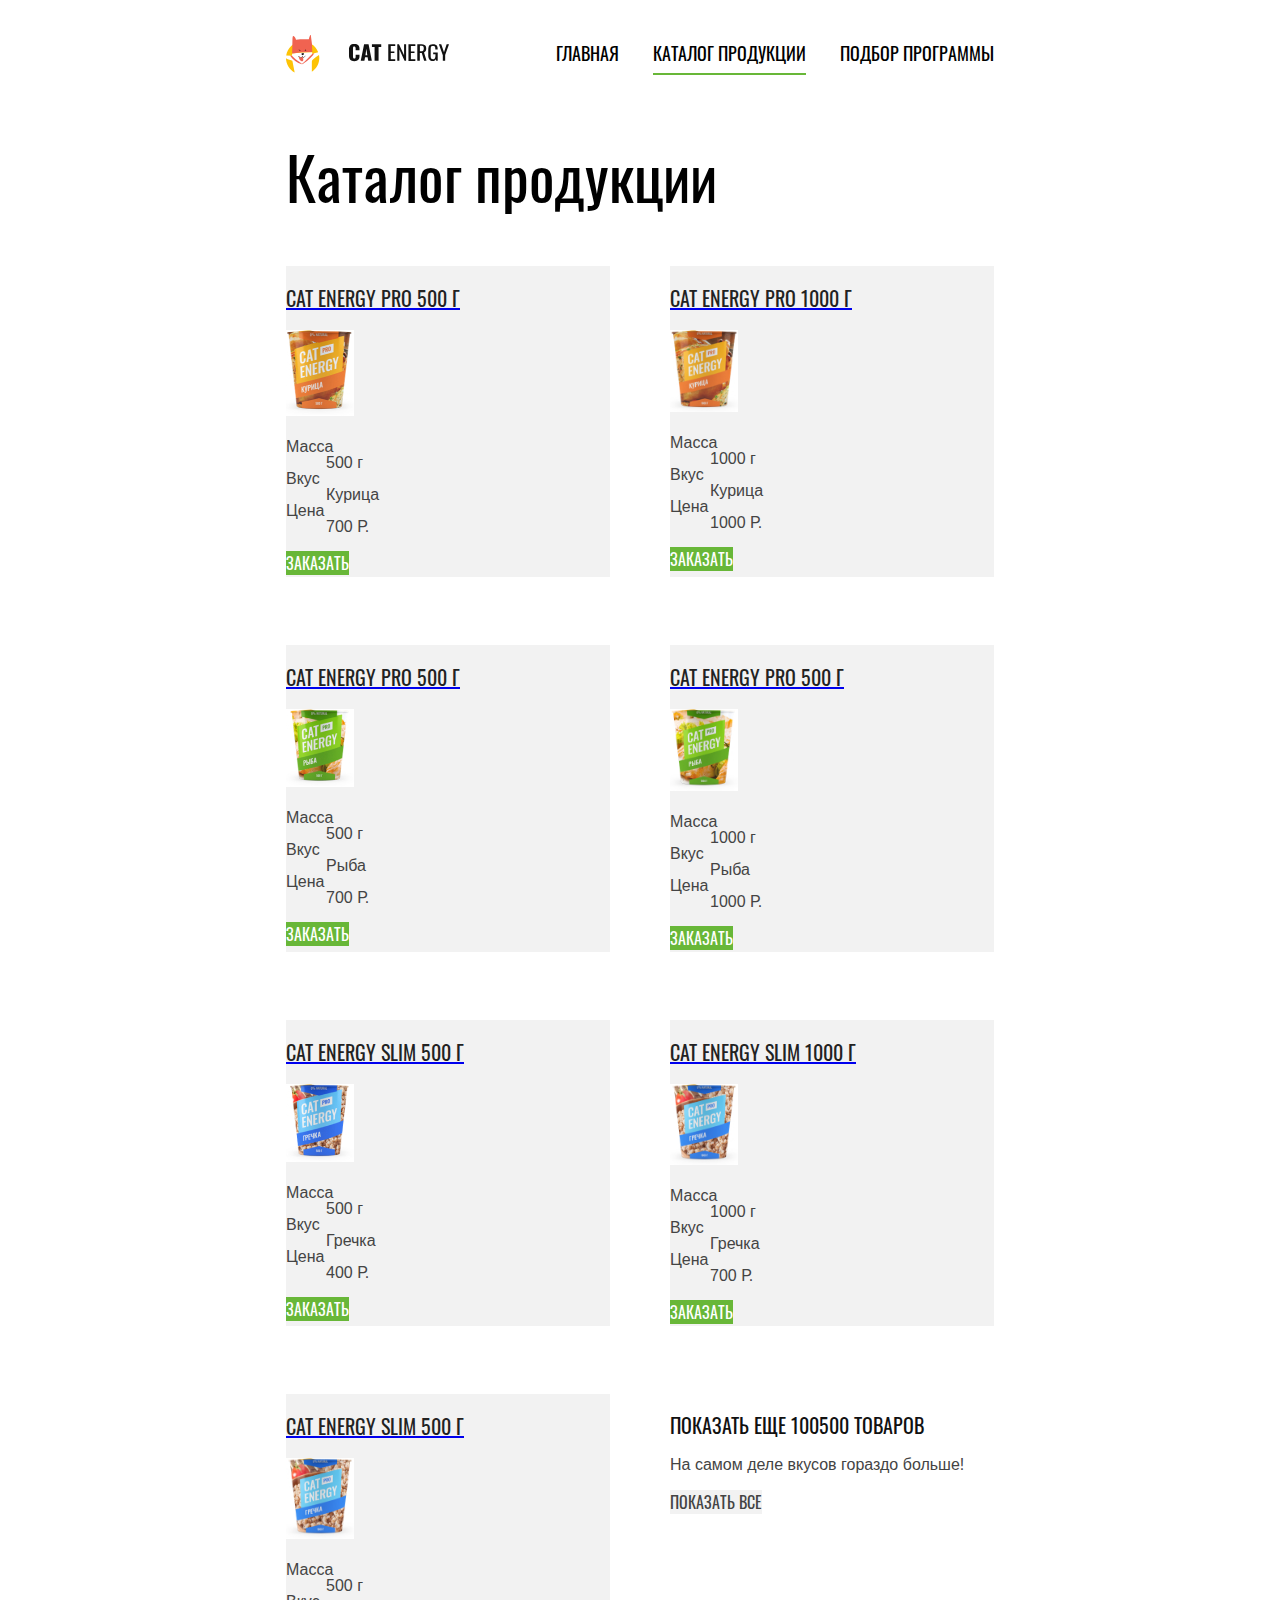
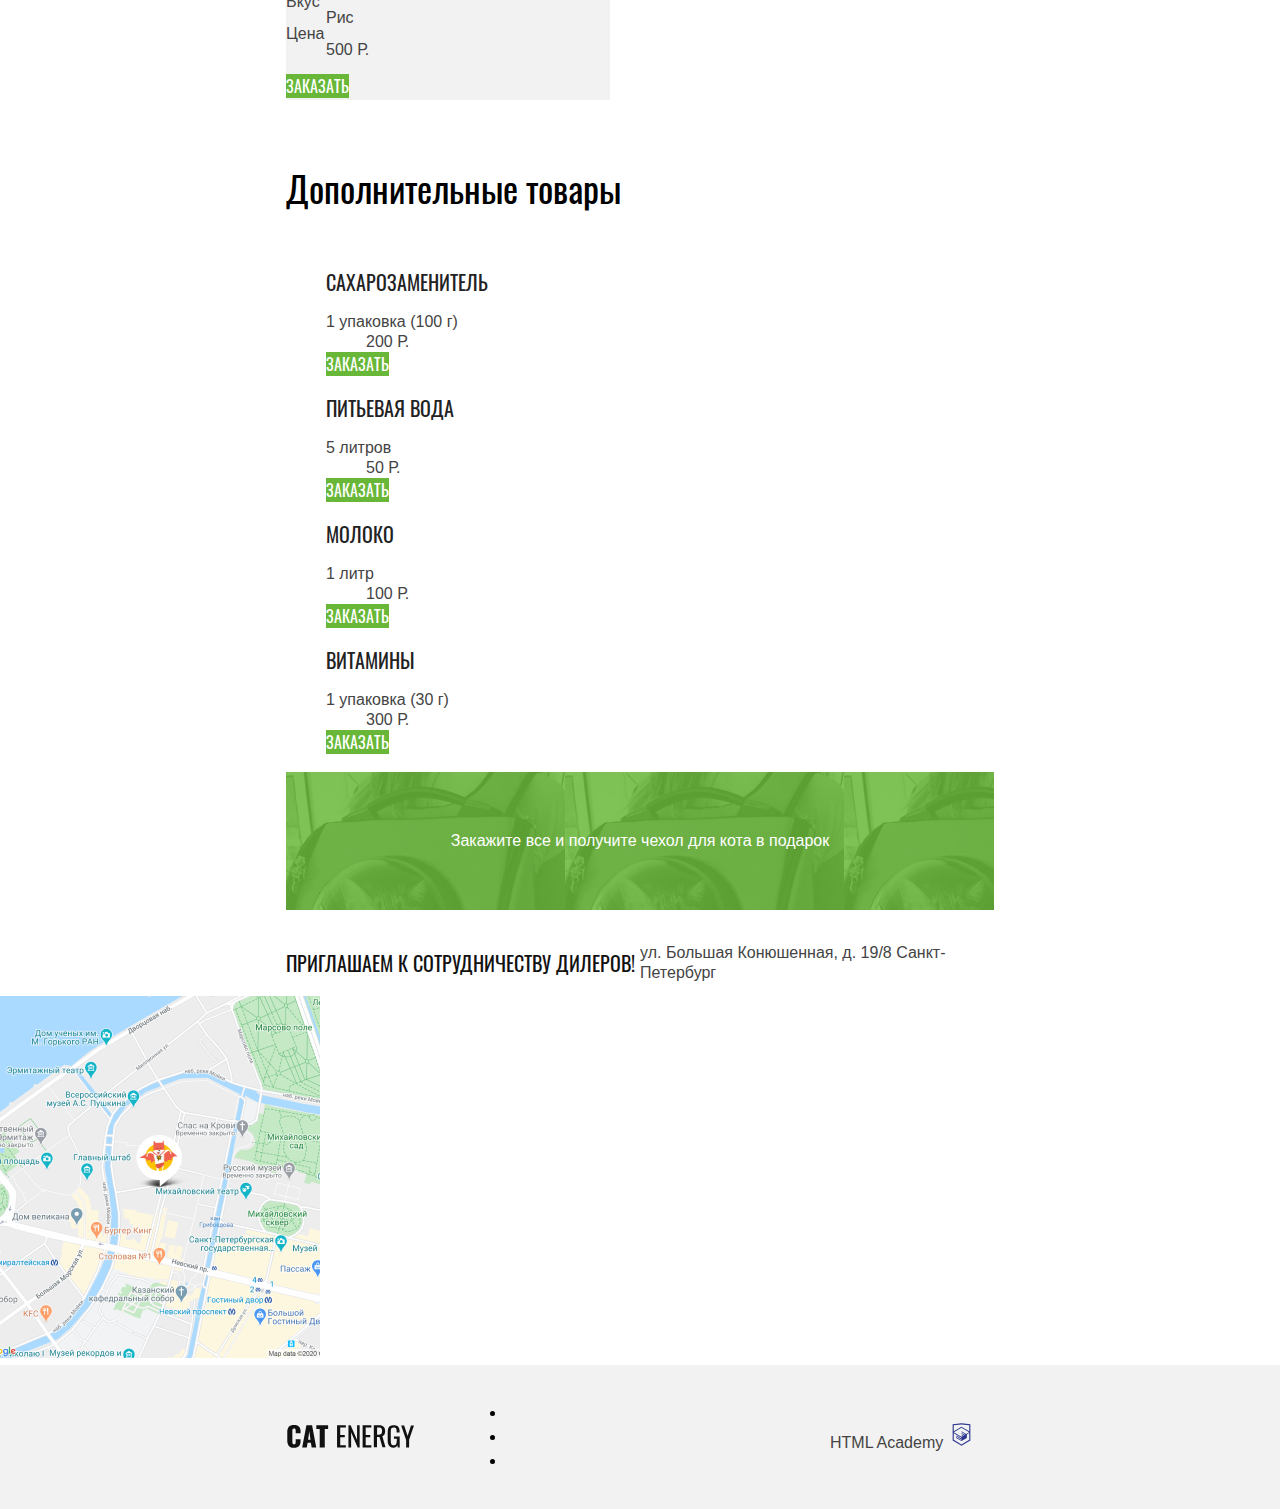
==== commit 6d261f70: "полная стилизация шапки, добавлен JS для бургера" ====
--- a/source/catalog.html
+++ b/source/catalog.html
@@ -28,7 +28,7 @@
           </a>
         </li>
         <li class="site-list__item site-list__item--current">
-          <a class="site-list__link" href="catalog.html">
+          <a class="site-list__link">
             Каталог продукции
           </a>
         </li>
@@ -288,6 +288,6 @@
       </a>
     </div>
   </footer>
-
+  <script src="js/script.js"></script>
 </body>
 </html>
--- a/source/css/style.css
+++ b/source/css/style.css
@@ -64,6 +64,7 @@
 }
 @media (max-width: 767px) {
   .site-list {
+    border-top: 1px solid #e6e6e6;
     font-weight: 500;
     font-size: 20px;
     line-height: 1;
@@ -86,9 +87,47 @@
   }
 }
 
+@media (max-width: 767px) {
+  .site-list__item {
+    border-bottom: 1px solid #e6e6e6;
+  }
+}
+
 .site-list__link {
+  display: block;
+  padding: 22px 20px 24px;
   color: #000000;
   text-decoration: none;
+}
+.site-list__link:link:hover {
+  opacity: 0.6;
+}
+.site-list__link:link:active {
+  opacity: 0.3;
+}
+@media (min-width: 768px) {
+  .site-list__link {
+    position: relative;
+    border-bottom: none;
+    padding: 17px;
+  }
+  .site-list__item--current .site-list__link::after {
+    content: "";
+    position: absolute;
+    bottom: 7px;
+    left: 17px;
+    right: 17px;
+    height: 2px;
+    background-color: #68b738;
+  }
+}
+@media (min-width: 1300px) {
+  .site-list__link {
+    color: #ffffff;
+  }
+  .site-list__item--current .site-list__link::after {
+    background-color: #ffffff;
+  }
 }
 
 .promo {
@@ -115,13 +154,12 @@
 .promo__title {
   font-family: "Oswald", "Arial", sans-serif;
   font-weight: 400;
-  font-size: 27px;
-  line-height: 36px;
+  font-size: 36px;
+  line-height: 1;
 }
 @media (min-width: 768px) {
   .promo__title {
     font-size: 60px;
-    line-height: 1;
   }
 }
 
@@ -419,6 +457,12 @@
   line-height: 18px;
   text-transform: uppercase;
 }
+@media (min-width: 768px) {
+  .page-main__subtitle {
+    font-size: 20px;
+    line-height: 30px;
+  }
+}
 
 .catalog-list {
   padding: 20px 0;
@@ -454,12 +498,24 @@
   color: #222222;
   text-transform: uppercase;
 }
+@media (min-width: 768px) {
+  .card__title {
+    font-size: 20px;
+    line-height: 24px;
+  }
+}
 
 .card__list {
   font-size: 12px;
   line-height: 16px;
   color: #444444;
 }
+@media (min-width: 768px) {
+  .card__list {
+    font-size: 16px;
+    line-height: 1;
+  }
+}
 
 .show-more__title {
   font-family: "Oswald", "Arial", sans-serif;
@@ -468,6 +524,12 @@
   line-height: 20px;
   color: #111111;
   text-transform: uppercase;
+}
+@media (min-width: 768px) {
+  .show-more__title {
+    font-size: 20px;
+    line-height: 22px;
+  }
 }
 
 .show-more__text {
@@ -475,6 +537,12 @@
   line-height: 16px;
   color: #444444;
 }
+@media (min-width: 768px) {
+  .show-more__text {
+    font-size: 16px;
+    line-height: 18px;
+  }
+}
 
 .catalog-additional {
   padding: 20px 0;
@@ -525,11 +593,22 @@
   color: #222222;
   text-transform: uppercase;
 }
+@media (min-width: 768px) {
+  .card-row__title {
+    font-size: 20px;
+  }
+}
 
 .card-row__list {
   font-size: 14px;
   line-height: 1;
   color: #444444;
+}
+@media (min-width: 768px) {
+  .card-row__list {
+    font-size: 16px;
+    line-height: 20px;
+  }
 }
 
 .offer {
@@ -549,13 +628,55 @@
   padding: 20px;
 }
 
+.form__container {
+  display: grid;
+}
+@media (min-width: 1300px) {
+  .form__container {
+    grid-template-columns: 1fr 1fr;
+    column-gap: 80px;
+  }
+}
+
 .form__group {
   margin: 0;
   border: none;
 }
 
+@media (min-width: 1300px) {
+  .form__group--contacts,
+.form__group--comment,
+.form__group--additional,
+.form__footer {
+    grid-column: 1/-1;
+  }
+}
+
+@media (min-width: 768px) {
+  .form__footer {
+    display: grid;
+    grid-template-columns: 1fr 1fr;
+    column-gap: 60px;
+  }
+}
+@media (min-width: 1300px) {
+  .form__footer {
+    column-gap: 80px;
+  }
+}
+
 .form__additional {
-  line-height: 16px;
+  line-height: 14px;
+}
+@media (min-width: 768px) {
+  .form__additional {
+    font-size: 16px;
+    line-height: 1;
+  }
+}
+
+.field-group {
+  padding: 20px 0;
 }
 
 .field-group__title {
@@ -563,6 +684,12 @@
   font-weight: 400;
   font-size: 24px;
   line-height: 26px;
+}
+@media (min-width: 768px) {
+  .field-group__title {
+    font-size: 36px;
+    line-height: 1;
+  }
 }
 
 .field-group__list {
@@ -570,6 +697,35 @@
   list-style: none;
 }
 
+@media (min-width: 768px) {
+  .field-group__list--additional,
+.field-group__list--contacts {
+    display: grid;
+    grid-template-columns: 1fr 1fr;
+    column-gap: 60px;
+  }
+}
+@media (min-width: 1300px) {
+  .field-group__list--additional,
+.field-group__list--contacts {
+    grid-template-columns: repeat(4, 1fr);
+    column-gap: 80px;
+  }
+}
+
+@media (min-width: 768px) {
+  .field-group__list--contacts {
+    display: grid;
+    grid-template-columns: 1fr 1fr;
+    column-gap: 60px;
+  }
+}
+@media (min-width: 1300px) {
+  .field-group__list--contacts {
+    column-gap: 80px;
+  }
+}
+
 .field {
   font-family: "Oswald", "Arial", sans-serif;
   font-weight: 400;
@@ -577,6 +733,12 @@
   line-height: 18px;
   color: #444444;
   text-transform: uppercase;
+}
+@media (min-width: 768px) {
+  .field {
+    font-size: 20px;
+    line-height: 30px;
+  }
 }
 
 .field__input {
@@ -587,6 +749,12 @@
   color: #444444;
   text-transform: uppercase;
 }
+@media (min-width: 768px) {
+  .field__input {
+    font-size: 20px;
+    line-height: 30px;
+  }
+}
 
 .control {
   font-family: "Oswald", "Arial", sans-serif;
@@ -602,6 +770,12 @@
 
 .control--checkbox {
   color: #000000;
+}
+
+@media (min-width: 1300px) {
+  .page-header {
+    background: linear-gradient(to right, #ffffff 50%, #68b738 50%);
+  }
 }
 
 @media (min-width: 768px) {
@@ -618,6 +792,8 @@
 @media (min-width: 1300px) {
   .page-header__nav {
     width: 1220px;
+    grid-template-columns: 174px 50%;
+    justify-content: space-between;
   }
 }
 
@@ -625,7 +801,7 @@
   .page-header__bar {
     width: 320px;
     margin: 0 auto;
-    padding: 10px 20px 18px;
+    padding: 12px 20px 13px;
     display: grid;
     grid-template-columns: 34px 1fr 34px;
     gap: 16px;
@@ -637,14 +813,70 @@
   grid-column: 1/3;
 }
 
+.page-header__toggle {
+  position: relative;
+  display: block;
+  width: 39px;
+  height: 39px;
+  border: none;
+  background-color: transparent;
+  cursor: pointer;
+}
 @media (min-width: 768px) {
   .page-header__toggle {
     display: none;
   }
 }
 
+.page-header__nav--closed .page-header__toggle::before {
+  position: absolute;
+  right: 5px;
+  top: 11px;
+  content: "";
+  width: 24px;
+  height: 1.5px;
+  background-color: #000000;
+  box-shadow: 0 8px 0 #000000, 0 16px 0 #000000;
+}
+
+.page-header__nav--opened .page-header__toggle::before, .page-header__nav--opened .page-header__toggle::after {
+  top: 50%;
+  right: 5px;
+  content: "";
+  position: absolute;
+  width: 25px;
+  height: 1.5px;
+  background-color: #000000;
+}
+.page-header__nav--opened .page-header__toggle::before {
+  transform: rotate(45deg);
+  box-shadow: none;
+}
+.page-header__nav--opened .page-header__toggle::after {
+  transform: rotate(-45deg);
+}
+
 .page-header__list {
   margin: 0;
+}
+@media (max-width: 767px) {
+  .page-header__list {
+    background-color: #ffffff;
+  }
+  .page-header__nav--closed .page-header__list {
+    display: none;
+  }
+  .page-header__nav--opened .page-header__list {
+    position: absolute;
+    left: 0;
+    right: 0;
+    display: block;
+  }
+}
+@media (min-width: 768px) {
+  .page-header__list {
+    margin-right: -17px;
+  }
 }
 
 .logo {
@@ -653,6 +885,15 @@
   gap: 16px;
   align-items: center;
 }
+.logo:hover {
+  opacity: 0.8;
+}
+.logo:active {
+  opacity: 0.6;
+}
+.logo img {
+  display: block;
+}
 
 .logo--footer {
   display: flex;
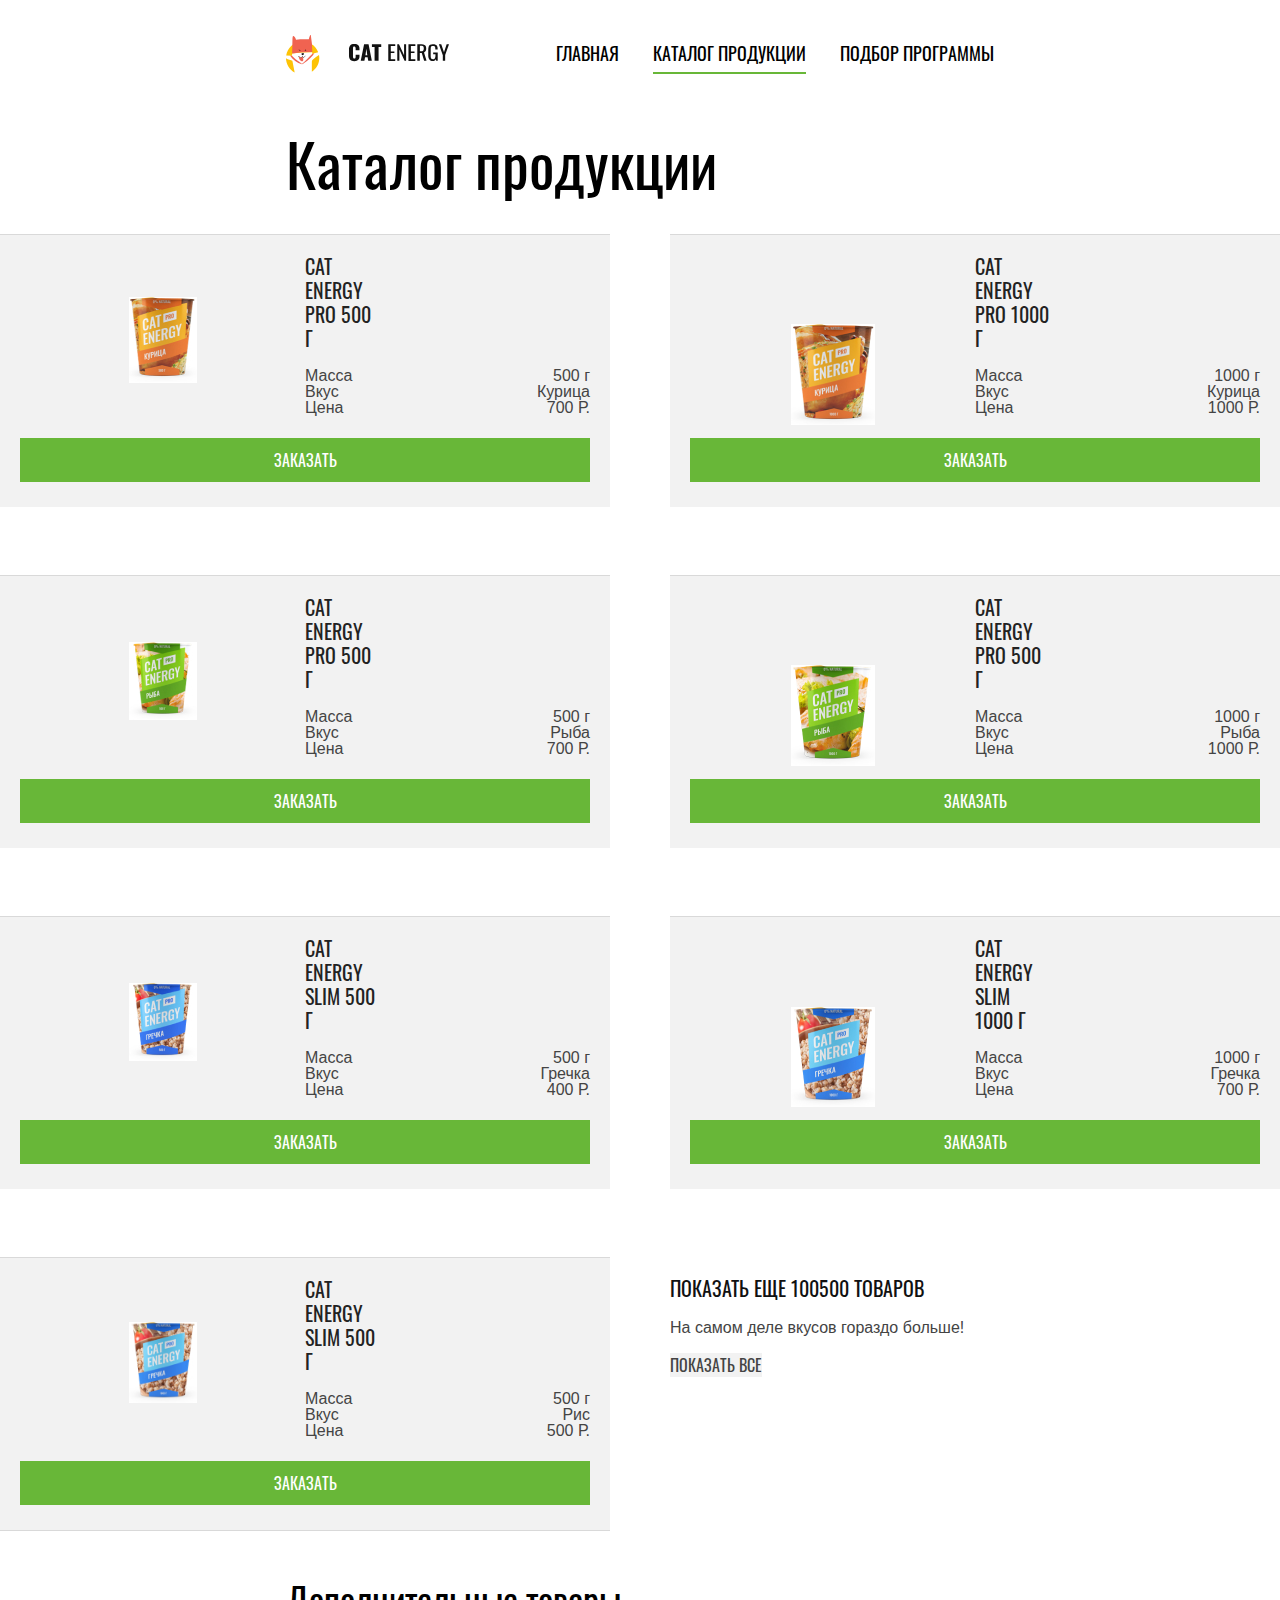
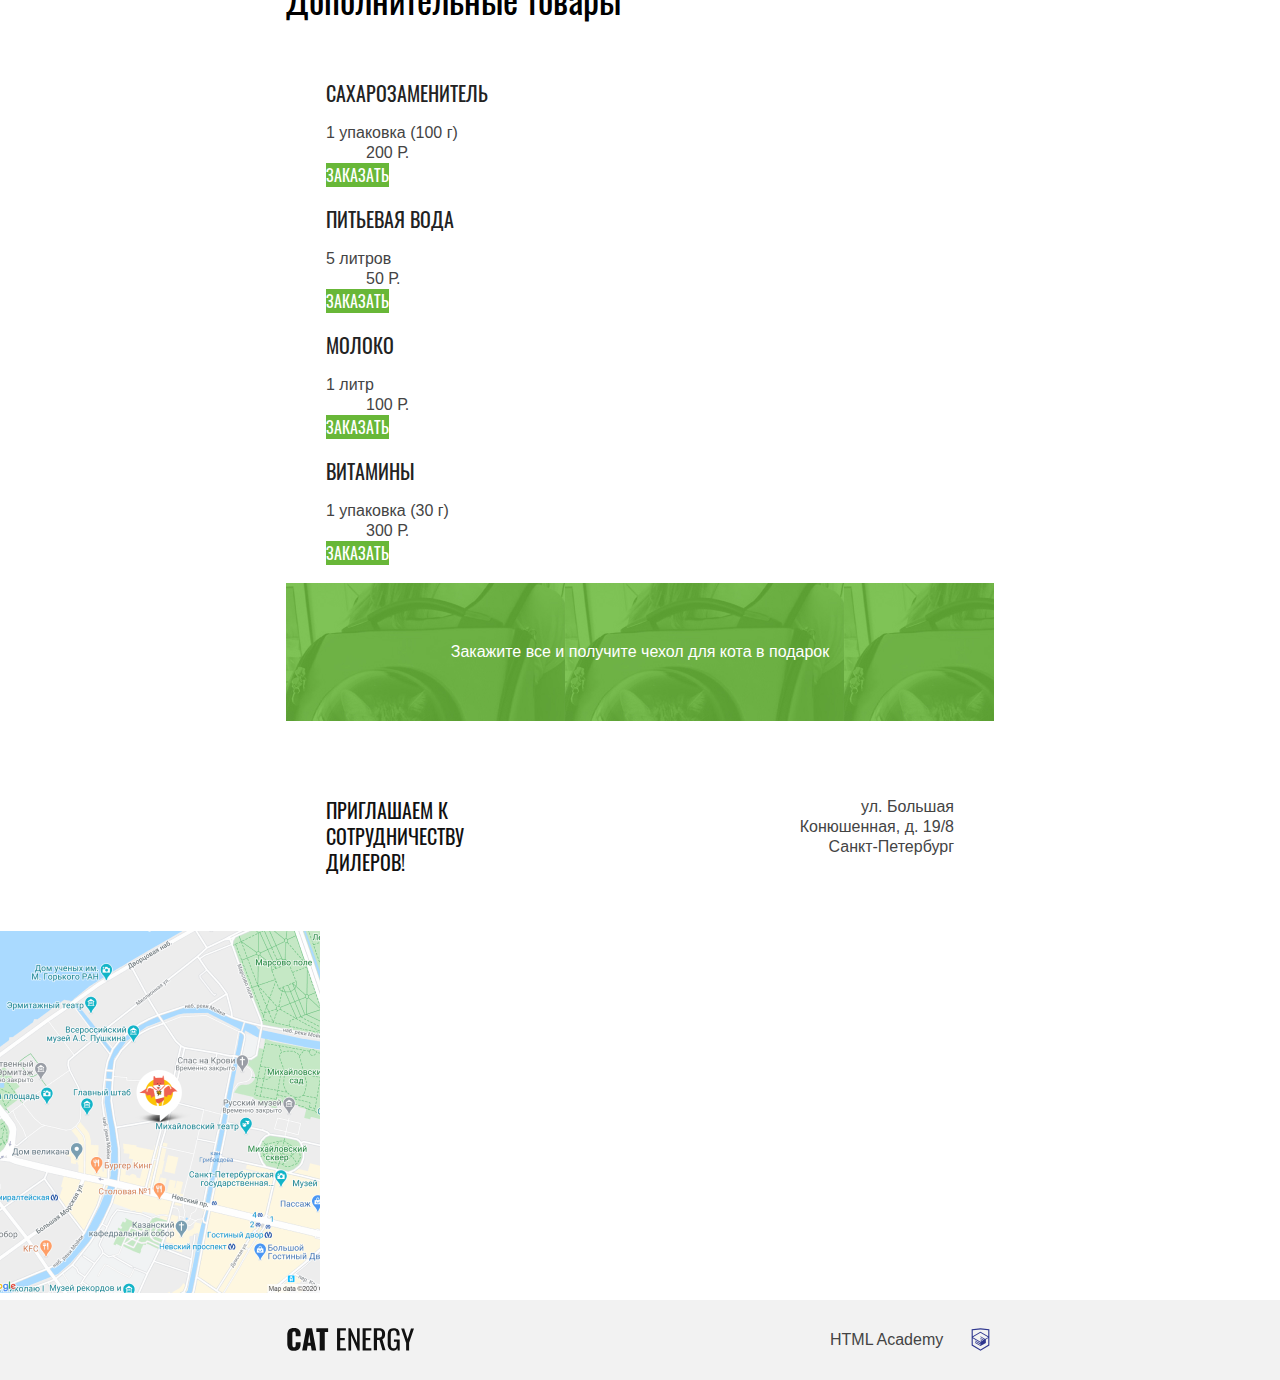
==== commit 0130ef7f: "add catalog card__list mobile css" ====
--- a/source/catalog.html
+++ b/source/catalog.html
@@ -1,5 +1,6 @@
 <!DOCTYPE html>
 <html class="page" lang="ru">
+
 <head>
   <meta charset="UTF-8">
   <meta http-equiv="X-UA-Compatible" content="IE=edge">
@@ -7,9 +8,10 @@
   <title>Cat Energy</title>
   <link rel="stylesheet" href="css/style.css">
 </head>
+
 <body class="page__body">
 
-  <header class="page-header">
+  <header class="page-header page-header--inner">
     <nav class="page-header__nav">
       <div class="page-header__bar">
         <a class="page-header__logo logo" href="">
@@ -47,145 +49,165 @@
     </header>
 
     <section class="page-main__section catalog-list">
-      <div class="catalog-list__container container">
+      <div class="catalog-list__container">
         <h2 class="visually-hidden">Список продукции</h2>
 
         <article class="catalog-list__item card">
-          <a class="card__link" href="#">
-            <h3 class="card__title">Cat Energy PRO 500 г</h3>
-          </a>
           <img class="card__image" src="img/catalog/catalog-1.jpg" width="68" height="86" alt="" aria-hidden="true">
-
-          <dl class="card__list">
-            <dt class="card__list-title">Масса</dt>
-            <dd class="card__definition">500 г</dd>
-
-            <dt class="card__list-title">Вкус</dt>
-            <dd class="card__definition">Курица</dd>
-
-            <dt class="card__list-title">Цена</dt>
-            <dd class="card__definition">700 Р.</dd>
-          </dl>
-
-          <a class="card__button button" href="#">Заказать</a>
-        </article>
-
-        <article class="catalog-list__item card">
-          <a class="card__link" href="#">
-            <h3 class="card__title">Cat Energy PRO 1000 г</h3>
-          </a>
+          <div class="card__content">
+            <a class="card__link" href="#">
+              <h3 class="card__title">Cat Energy PRO 500 г</h3>
+            </a>
+
+            <dl class="card__list">
+              <dt class="card__list-title">Масса</dt>
+              <dd class="card__definition">500 г</dd>
+
+              <dt class="card__list-title">Вкус</dt>
+              <dd class="card__definition">Курица</dd>
+
+              <dt class="card__list-title">Цена</dt>
+              <dd class="card__definition">700 Р.</dd>
+            </dl>
+          </div>
+
+          <a class="card__button button" href="#">Заказать</a>
+        </article>
+
+        <article class="catalog-list__item card">
+
           <img class="card__image" src="img/catalog/catalog-2.jpg" width="68" height="86" alt="" aria-hidden="true">
 
-          <dl class="card__list">
-            <dt class="card__list-title">Масса</dt>
-            <dd class="card__definition">1000 г</dd>
-
-            <dt class="card__list-title">Вкус</dt>
-            <dd class="card__definition">Курица</dd>
-
-            <dt class="card__list-title">Цена</dt>
-            <dd class="card__definition">1000 Р.</dd>
-          </dl>
-
-          <a class="card__button button" href="#">Заказать</a>
-        </article>
-
-        <article class="catalog-list__item card">
-          <a class="card__link" href="#">
-            <h3 class="card__title">Cat Energy PRO 500 г</h3>
-          </a>
+          <div class="card__content">
+            <a class="card__link" href="#">
+              <h3 class="card__title">Cat Energy PRO 1000 г</h3>
+            </a>
+            <dl class="card__list">
+              <dt class="card__list-title">Масса</dt>
+              <dd class="card__definition">1000 г</dd>
+
+              <dt class="card__list-title">Вкус</dt>
+              <dd class="card__definition">Курица</dd>
+
+              <dt class="card__list-title">Цена</dt>
+              <dd class="card__definition">1000 Р.</dd>
+            </dl>
+          </div>
+
+          <a class="card__button button" href="#">Заказать</a>
+        </article>
+
+        <article class="catalog-list__item card">
+
           <img class="card__image" src="img/catalog/catalog-3.jpg" width="68" height="86" alt="" aria-hidden="true">
 
-          <dl class="card__list">
-            <dt class="card__list-title">Масса</dt>
-            <dd class="card__definition">500 г</dd>
-
-            <dt class="card__list-title">Вкус</dt>
-            <dd class="card__definition">Рыба</dd>
-
-            <dt class="card__list-title">Цена</dt>
-            <dd class="card__definition">700 Р.</dd>
-          </dl>
-
-          <a class="card__button button" href="#">Заказать</a>
-        </article>
-
-        <article class="catalog-list__item card">
-          <a class="card__link" href="#">
-            <h3 class="card__title">Cat Energy PRO 500 г</h3>
-          </a>
+          <div class="card__content">
+            <a class="card__link" href="#">
+              <h3 class="card__title">Cat Energy PRO 500 г</h3>
+            </a>
+            <dl class="card__list">
+              <dt class="card__list-title">Масса</dt>
+              <dd class="card__definition">500 г</dd>
+
+              <dt class="card__list-title">Вкус</dt>
+              <dd class="card__definition">Рыба</dd>
+
+              <dt class="card__list-title">Цена</dt>
+              <dd class="card__definition">700 Р.</dd>
+            </dl>
+          </div>
+
+          <a class="card__button button" href="#">Заказать</a>
+        </article>
+
+        <article class="catalog-list__item card">
+
           <img class="card__image" src="img/catalog/catalog-4.jpg" width="68" height="86" alt="" aria-hidden="true">
 
-          <dl class="card__list">
-            <dt class="card__list-title">Масса</dt>
-            <dd class="card__definition">1000 г</dd>
-
-            <dt class="card__list-title">Вкус</dt>
-            <dd class="card__definition">Рыба</dd>
-
-            <dt class="card__list-title">Цена</dt>
-            <dd class="card__definition">1000 Р.</dd>
-          </dl>
-
-          <a class="card__button button" href="#">Заказать</a>
-        </article>
-
-        <article class="catalog-list__item card">
-          <a class="card__link" href="#">
-            <h3 class="card__title">Cat Energy SLIM 500 г</h3>
-          </a>
+          <div class="card__content">
+            <a class="card__link" href="#">
+              <h3 class="card__title">Cat Energy PRO 500 г</h3>
+            </a>
+            <dl class="card__list">
+              <dt class="card__list-title">Масса</dt>
+              <dd class="card__definition">1000 г</dd>
+
+              <dt class="card__list-title">Вкус</dt>
+              <dd class="card__definition">Рыба</dd>
+
+              <dt class="card__list-title">Цена</dt>
+              <dd class="card__definition">1000 Р.</dd>
+            </dl>
+          </div>
+
+          <a class="card__button button" href="#">Заказать</a>
+        </article>
+
+        <article class="catalog-list__item card">
+
           <img class="card__image" src="img/catalog/catalog-5.jpg" width="68" height="86" alt="" aria-hidden="true">
 
-          <dl class="card__list">
-            <dt class="card__list-title">Масса</dt>
-            <dd class="card__definition">500 г</dd>
-
-            <dt class="card__list-title">Вкус</dt>
-            <dd class="card__definition">Гречка</dd>
-
-            <dt class="card__list-title">Цена</dt>
-            <dd class="card__definition">400 Р.</dd>
-          </dl>
-
-          <a class="card__button button" href="#">Заказать</a>
-        </article>
-
-        <article class="catalog-list__item card">
-          <a class="card__link" href="#">
-            <h3 class="card__title">Cat Energy SLIM 1000 г</h3>
-          </a>
+          <div class="card__content">
+            <a class="card__link" href="#">
+              <h3 class="card__title">Cat Energy SLIM 500 г</h3>
+            </a>
+            <dl class="card__list">
+              <dt class="card__list-title">Масса</dt>
+              <dd class="card__definition">500 г</dd>
+
+              <dt class="card__list-title">Вкус</dt>
+              <dd class="card__definition">Гречка</dd>
+
+              <dt class="card__list-title">Цена</dt>
+              <dd class="card__definition">400 Р.</dd>
+            </dl>
+          </div>
+
+          <a class="card__button button" href="#">Заказать</a>
+        </article>
+
+        <article class="catalog-list__item card">
+
           <img class="card__image" src="img/catalog/catalog-6.jpg" width="68" height="86" alt="" aria-hidden="true">
 
-          <dl class="card__list">
-            <dt class="card__list-title">Масса</dt>
-            <dd class="card__definition">1000 г</dd>
-
-            <dt class="card__list-title">Вкус</dt>
-            <dd class="card__definition">Гречка</dd>
-
-            <dt class="card__list-title">Цена</dt>
-            <dd class="card__definition">700 Р.</dd>
-          </dl>
-
-          <a class="card__button button" href="#">Заказать</a>
-        </article>
-
-        <article class="catalog-list__item card">
-          <a class="card__link" href="#">
-            <h3 class="card__title">Cat Energy SLIM 500 г</h3>
-          </a>
+          <div class="card__content">
+            <a class="card__link" href="#">
+              <h3 class="card__title">Cat Energy SLIM 1000 г</h3>
+            </a>
+            <dl class="card__list">
+              <dt class="card__list-title">Масса</dt>
+              <dd class="card__definition">1000 г</dd>
+
+              <dt class="card__list-title">Вкус</dt>
+              <dd class="card__definition">Гречка</dd>
+
+              <dt class="card__list-title">Цена</dt>
+              <dd class="card__definition">700 Р.</dd>
+            </dl>
+          </div>
+
+          <a class="card__button button" href="#">Заказать</a>
+        </article>
+
+        <article class="catalog-list__item card">
+
           <img class="card__image" src="img/catalog/catalog-6.jpg" width="68" height="86" alt="" aria-hidden="true">
 
-          <dl class="card__list">
-            <dt class="card__list-title">Масса</dt>
-            <dd class="card__definition">500 г</dd>
-
-            <dt class="card__list-title">Вкус</dt>
-            <dd class="card__definition">Рис</dd>
-
-            <dt class="card__list-title">Цена</dt>
-            <dd class="card__definition">500 Р.</dd>
-          </dl>
+          <div class="card__content">
+            <a class="card__link" href="#">
+              <h3 class="card__title">Cat Energy SLIM 500 г</h3>
+            </a>
+            <dl class="card__list">
+              <dt class="card__list-title">Масса</dt>
+              <dd class="card__definition">500 г</dd>
+
+              <dt class="card__list-title">Вкус</dt>
+              <dd class="card__definition">Рис</dd>
+
+              <dt class="card__list-title">Цена</dt>
+              <dd class="card__definition">500 Р.</dd>
+            </dl>
+          </div>
 
           <a class="card__button button" href="#">Заказать</a>
         </article>
@@ -290,4 +312,5 @@
   </footer>
   <script src="js/script.js"></script>
 </body>
-</html>
+
+</html>--- a/source/css/style.css
+++ b/source/css/style.css
@@ -114,7 +114,7 @@
   .site-list__item--current .site-list__link::after {
     content: "";
     position: absolute;
-    bottom: 7px;
+    bottom: 8px;
     left: 17px;
     right: 17px;
     height: 2px;
@@ -131,27 +131,63 @@
 }
 
 .promo {
-  padding: 20px;
+  padding: 27px 0 20px;
   color: #000000;
   background-color: #68b738;
-  background-repeat: no-repeat;
-  background-position: center;
-  background-image: url("../img/background/promo.jpg");
 }
 @media (max-width: 767px) {
   .promo {
     color: #ffffff;
     text-align: center;
+    background: url("../img/background/promo.jpg") no-repeat 50% 0, linear-gradient(to bottom, #63a63b 303px, #ffffff 303px);
+  }
+}
+@media (min-width: 768px) {
+  .promo {
+    position: relative;
+    padding-top: 31px;
+    background-color: transparent;
+  }
+}
+@media (min-width: 1300px) {
+  .promo {
+    padding: 0;
+  }
+  .promo::after {
+    position: absolute;
+    content: "";
+    top: -144px;
+    bottom: 0;
+    left: 50%;
+    right: 0;
+    z-index: -2;
+    background-position: 0 100%;
+    background-repeat: no-repeat;
+    background-color: #63a63b;
+    background: url("../img/background/promo-large.jpg");
   }
 }
 
 @media (min-width: 768px) {
   .promo__container {
+    min-height: 810px;
+    position: relative;
     padding-left: 90px;
+    padding-right: 200px;
+  }
+}
+@media (min-width: 1300px) {
+  .promo__container {
+    min-height: 553px;
+    padding-top: 82px;
+    padding-left: 80px;
+    padding-right: 610px;
   }
 }
 
 .promo__title {
+  margin: 0;
+  margin-bottom: 25px;
   font-family: "Oswald", "Arial", sans-serif;
   font-weight: 400;
   font-size: 36px;
@@ -159,11 +195,14 @@
 }
 @media (min-width: 768px) {
   .promo__title {
+    margin-bottom: 41px;
     font-size: 60px;
   }
 }
 
 .promo__text {
+  margin: 0;
+  margin-bottom: 29px;
   font-family: "Oswald", "Arial", sans-serif;
   font-weight: 400;
   font-size: 14px;
@@ -172,11 +211,43 @@
 }
 @media (min-width: 768px) {
   .promo__text {
+    margin-bottom: 49px;
     font-size: 20px;
   }
 }
 
+@media (min-width: 768px) {
+  .promo__img {
+    display: block;
+    position: absolute;
+    left: 0;
+    bottom: 0;
+    width: 709px;
+    height: 609px;
+    z-index: -1;
+  }
+}
+@media (min-width: 1300px) {
+  .promo__img {
+    left: calc(50% - 137px);
+    top: 0;
+    width: 552px;
+    height: 499px;
+  }
+}
+
+.promo__button {
+  padding: 14px 26px;
+  width: 100%;
+}
+@media (min-width: 768px) {
+  .promo__button {
+    width: auto;
+  }
+}
+
 .button {
+  display: inline-block;
   font-family: "Oswald", "Arial", sans-serif;
   font-weight: 400;
   color: #ffffff;
@@ -186,6 +257,12 @@
   border: none;
   background-color: #68b738;
 }
+.button:hover, .button:active {
+  background-color: #5eaa2f;
+}
+.button:active {
+  color: rgba(255, 255, 255, 0.3);
+}
 
 .button--secondary {
   color: #444444;
@@ -202,8 +279,19 @@
 }
 
 .catalog-sections__item {
-  padding: 20px;
+  padding: 24px 20px 20px;
   background-color: #f2f2f2;
+}
+@media (min-width: 768px) {
+  .catalog-sections__item {
+    position: relative;
+    padding: 77px 316px 57px 52px;
+  }
+}
+@media (min-width: 1300px) {
+  .catalog-sections__item {
+    padding: 47px 52px 59px;
+  }
 }
 @media (max-width: 1300px) {
   .catalog-sections__item + .catalog-sections__item {
@@ -217,6 +305,13 @@
 }
 
 .catalog-sections__article-title {
+  position: relative;
+  min-height: 50px;
+  margin: 0;
+  margin-bottom: 22px;
+  padding-left: 68px;
+  display: flex;
+  align-items: center;
   font-family: "Oswald", "Arial", sans-serif;
   font-weight: 400;
   font-size: 24px;
@@ -226,16 +321,133 @@
 }
 @media (min-width: 768px) {
   .catalog-sections__article-title {
+    position: static;
+    margin-bottom: 24px;
+    padding-left: 0;
     font-size: 36px;
-    line-height: 1px;
+    line-height: 1;
+  }
+}
+@media (min-width: 1300px) {
+  .catalog-sections__article-title {
+    position: relative;
+    min-height: 100px;
+    padding-left: 162px;
+    margin-bottom: 39px;
+  }
+}
+.catalog-sections__article-title::before, .catalog-sections__article-title::after {
+  content: "";
+  position: absolute;
+}
+.catalog-sections__article-title::before {
+  width: 50px;
+  height: 50px;
+  top: calc(50% - 25px);
+  left: 0;
+  border-radius: 50%;
+  background-color: #68b738;
+}
+@media (min-width: 768px) {
+  .catalog-sections__article-title::before {
+    width: 200px;
+    height: 200px;
+    top: 92px;
+    left: auto;
+    right: 62px;
+  }
+}
+@media (min-width: 1300px) {
+  .catalog-sections__article-title::before {
+    width: 100px;
+    height: 100px;
+    top: 0;
+    left: 0;
+  }
+}
+
+.catalog-sections__article-title--slim::after {
+  width: 36px;
+  height: 50px;
+  top: calc(50% - 28px);
+  left: 7px;
+  background-size: contain;
+  background-repeat: no-repeat;
+  background-image: url("../img/icons/cat-slim.svg");
+}
+@media (min-width: 768px) {
+  .catalog-sections__article-title--slim::after {
+    width: 140px;
+    height: 194px;
+    top: 81px;
+    left: auto;
+    right: 92px;
+  }
+}
+@media (min-width: 1300px) {
+  .catalog-sections__article-title--slim::after {
+    width: 70px;
+    height: 97px;
+    top: calc(50% - 55px);
+    left: 15px;
+  }
+}
+
+.catalog-sections__article-title--pro::after {
+  width: 67px;
+  height: 28px;
+  top: calc(50% - 14px);
+  left: -9px;
+  background-size: contain;
+  background-repeat: no-repeat;
+  background-image: url("../img/icons/cat-pro.svg");
+}
+@media (min-width: 768px) {
+  .catalog-sections__article-title--pro::after {
+    width: 268px;
+    height: 112px;
+    top: 135px;
+    left: auto;
+    right: 28px;
+  }
+}
+@media (min-width: 1300px) {
+  .catalog-sections__article-title--pro::after {
+    width: 134px;
+    height: 56px;
+    top: calc(50% - 28px);
+    left: -19px;
   }
 }
 
 .catalog-sections__text {
   color: #444444;
+  margin: 0;
+  margin-bottom: 19px;
+  padding-bottom: 23px;
+}
+@media (max-width: 767px) {
+  .catalog-sections__text {
+    border-bottom: 1px solid #d9d9d9;
+  }
+}
+@media (min-width: 768px) {
+  .catalog-sections__text {
+    margin-bottom: 52px;
+    padding-bottom: 0;
+  }
+}
+@media (min-width: 1300px) {
+  .catalog-sections__text {
+    margin-bottom: 27px;
+  }
 }
 
 .catalog-sections__link {
+  display: grid;
+  grid-template-columns: max-content 1fr;
+  column-gap: 17px;
+  align-items: center;
   font-family: "Oswald", "Arial", sans-serif;
   font-weight: 400;
   font-size: 16px;
@@ -250,12 +462,49 @@
     line-height: 30px;
   }
 }
+.catalog-sections__link::after {
+  content: "";
+  width: 24px;
+  height: 12px;
+  background-position: 100% 50%;
+  background-repeat: no-repeat;
+  background-image: url("../img/icons/arrow.svg");
+}
+.catalog-sections__link:hover::after {
+  width: 32px;
+}
+.catalog-sections__link:active {
+  opacity: 0.3;
+}
+.catalog-sections__link:active::after {
+  width: 32px;
+}
 
 .how-work {
-  padding: 20px;
+  padding-top: 20px;
+  padding-bottom: 49px;
+}
+@media (min-width: 768px) {
+  .how-work {
+    padding-top: 45px;
+    padding-bottom: 47px;
+  }
+}
+@media (min-width: 768px) and (max-width: 1300px) {
+  .how-work {
+    border-bottom: 1px solid #e6e6e6;
+  }
+}
+@media (min-width: 1300px) {
+  .how-work {
+    padding-top: 71px;
+    padding-bottom: 69px;
+  }
 }
 
 .how-work__title {
+  margin: 0;
+  margin-bottom: 40px;
   font-family: "Oswald", "Arial", sans-serif;
   font-weight: 400;
   font-size: 36px;
@@ -263,6 +512,7 @@
 }
 @media (min-width: 768px) {
   .how-work__title {
+    margin-bottom: 72px;
     font-size: 60px;
     line-height: 1;
   }
@@ -270,13 +520,16 @@
 
 .how-work__list {
   padding: 0;
+  margin: 0;
   list-style: none;
+  counter-reset: how-work;
 }
 @media (min-width: 768px) {
   .how-work__list {
     display: grid;
     grid-template-columns: 1fr 1fr;
-    gap: 60px;
+    column-gap: 60px;
+    row-gap: 37px;
   }
 }
 @media (min-width: 1300px) {
@@ -286,27 +539,131 @@
 }
 
 .how-work__item {
+  position: relative;
+  z-index: 0;
+  display: grid;
+  grid-template-columns: 60px 1fr;
+  gap: 20px;
   color: #444444;
+  counter-increment: how-work;
+}
+@media (min-width: 768px) {
+  .how-work__item {
+    min-height: 280px;
+    padding-top: 40px;
+    padding-right: 75px;
+    grid-template-columns: auto;
+    grid-template-rows: 80px auto;
+    row-gap: 31px;
+  }
+}
+@media (min-width: 1300px) {
+  .how-work__item {
+    padding-right: 15px;
+  }
 }
 @media (max-width: 767px) {
   .how-work__item + .how-work__item {
     margin-top: 20px;
   }
 }
+.how-work__item::before {
+  content: "";
+  width: 60px;
+  height: 60px;
+  margin-top: -2px;
+  background-color: #68b738;
+  background-repeat: no-repeat;
+  background-position: 50% 50%;
+}
+@media (min-width: 768px) {
+  .how-work__item::before {
+    margin-top: 0;
+    width: 80px;
+    height: 80px;
+  }
+}
+@media (min-width: 768px) {
+  .how-work__item::after {
+    position: absolute;
+    z-index: -1;
+    content: counter(how-work);
+    top: 0;
+    right: 75px;
+    font-family: "Oswald", "Arial", sans-serif;
+    font-weight: 400;
+    font-size: 280px;
+    line-height: 1;
+    color: #f2f2f2;
+  }
+}
+@media (min-width: 1300px) {
+  .how-work__item::after {
+    right: 15px;
+  }
+}
+
+.how-work__item--leaf::before {
+  background-image: url("../img/icons/leaf.svg");
+}
+
+.how-work__item--boil::before {
+  background-image: url("../img/icons/boil.svg");
+}
+
+.how-work__item--meal::before {
+  background-image: url("../img/icons/meal.svg");
+}
+
+.how-work__item--scales::before {
+  background-image: url("../img/icons/scales.svg");
+}
 
 .example {
-  padding: 20px;
+  padding: 25px 0 40px;
   background-color: #eaeaea;
+}
+@media (min-width: 768px) {
+  .example {
+    padding: 43px 0 58px;
+    background-image: linear-gradient(to top, #eaeaea 462px, #ffffff 462px);
+  }
+}
+@media (min-width: 1300px) {
+  .example {
+    padding: 0 0 68px;
+  }
 }
 
 @media (min-width: 1300px) {
   .example__container {
     display: grid;
     grid-template-columns: 1fr 1fr;
+    gap: 80px;
+  }
+}
+
+.example__content {
+  margin-bottom: 40px;
+}
+@media (min-width: 768px) {
+  .example__content {
+    margin-bottom: 85px;
+    display: grid;
+    grid-template-columns: 366px 1fr;
+    column-gap: 32px;
+  }
+}
+@media (min-width: 1300px) {
+  .example__content {
+    margin-bottom: 0;
+    grid-template-columns: 366px 70px 1fr;
   }
 }
 
 .example__title {
+  margin: 0;
+  margin-bottom: 40px;
   font-family: "Oswald", "Arial", sans-serif;
   font-weight: 400;
   font-size: 36px;
@@ -314,25 +671,72 @@
 }
 @media (min-width: 768px) {
   .example__title {
+    grid-column: 1/-1;
+    margin-bottom: 63px;
     font-size: 60px;
     line-height: 1;
   }
 }
+@media (min-width: 1300px) {
+  .example__title {
+    margin-bottom: 146px;
+  }
+}
 
 .example__text {
+  margin: 0;
+  margin-bottom: 20px;
   color: #444444;
 }
+@media (min-width: 768px) {
+  .example__text {
+    margin-bottom: 54px;
+    grid-column: 1/-1;
+  }
+}
+@media (min-width: 1300px) {
+  .example__text {
+    margin-bottom: 69px;
+    grid-column: 1/-2;
+  }
+}
 
 .example__list {
+  margin: 0;
+  padding: 0;
+  margin-bottom: 34px;
   text-align: center;
+  display: grid;
+  grid-template-columns: 1fr 1fr;
+  gap: 32px;
 }
 @media (min-width: 768px) {
   .example__list {
-    text-align: left;
-  }
+    margin-bottom: 0;
+    column-gap: 42px;
+  }
+}
+@media (min-width: 1300px) {
+  .example__list {
+    grid-column: 1/2;
+    margin-bottom: 60px;
+  }
+}
+
+.example__item {
+  padding: 14px 5px 0;
+  display: flex;
+  flex-direction: column-reverse;
+  align-items: center;
+  border: 1px solid #cdcdcd;
+  border-radius: 4px;
 }
 
 .example__item-title {
+  margin-bottom: -14px;
+  padding: 0 5px;
+  width: 87px;
+  background-color: #eaeaea;
   font-family: "Arial", sans-serif;
   font-weight: 400;
   font-size: 12px;
@@ -342,11 +746,16 @@
 }
 @media (min-width: 768px) {
   .example__item-title {
+    margin-bottom: -5px;
+    padding: 0 7px;
+    width: auto;
     font-size: 14px;
   }
 }
 
 .example__item-definition {
+  margin: 0;
+  margin-bottom: 8px;
   font-family: "Oswald", "Arial", sans-serif;
   font-weight: 400;
   font-size: 24px;
@@ -361,6 +770,7 @@
 }
 
 .example__spending {
+  margin: 0;
   font-family: "Oswald", "Arial", sans-serif;
   font-weight: 400;
   font-size: 14px;
@@ -370,26 +780,250 @@
 }
 @media (min-width: 768px) {
   .example__spending {
+    padding-left: 50px;
+    align-self: center;
     font-size: 20px;
+    text-align: right;
+  }
+}
+@media (min-width: 1300px) {
+  .example__spending {
+    display: grid;
+    grid-template-columns: 1fr 42px 1fr;
+    padding-left: 0;
     text-align: left;
+    grid-column: 1/2;
+  }
+  .example__spending span:first-child {
+    grid-column: 1/3;
+  }
+  .example__spending span:last-child {
+    text-align: center;
+  }
+}
+
+.example__images {
+  margin-bottom: 15px;
+}
+@media (min-width: 768px) {
+  .example__images {
+    margin-bottom: 28px;
+    padding: 0 59px;
+    display: grid;
+    grid-template-columns: 50% 1fr;
+  }
+}
+@media (min-width: 1300px) {
+  .example__images {
+    padding: 0;
+  }
+}
+
+.example__image {
+  display: none;
+}
+@media (min-width: 768px) {
+  .example__image {
+    display: flex;
+    overflow: hidden;
+  }
+  .example__image img {
+    width: 594px;
+    height: 511px;
+    max-width: none;
+  }
+}
+
+@media (min-width: 768px) {
+  .example__image--after {
+    justify-content: end;
+  }
+}
+
+.example__image--active {
+  display: block;
+}
+
+.range {
+  display: grid;
+  align-items: center;
+  grid-template-columns: 49px 1fr 49px;
+  gap: 13px;
+  padding: 0 35px;
+}
+@media (min-width: 768px) {
+  .range {
+    grid-template-columns: 70px 1fr 70px;
+    padding: 0 60px;
+  }
+}
+@media (min-width: 1300px) {
+  .range {
+    padding: 0;
   }
 }
 
 .range__button {
+  display: block;
+  padding: 0 2px 2px;
   font-family: "Oswald", "Arial", sans-serif;
   font-weight: 400;
   font-size: 16px;
   line-height: 20px;
   text-transform: uppercase;
+  text-align: center;
+  border: none;
+  background-color: transparent;
+}
+@media (min-width: 768px) {
+  .range__button {
+    font-size: 20px;
+    line-height: 30px;
+    padding: 0;
+    padding-bottom: 4px;
+    justify-self: center;
+    border-bottom: 1px dotted rgba(0, 0, 0, 0.24);
+  }
+  .range__button:hover {
+    border-bottom: 1px solid rgba(0, 0, 0, 0.4);
+  }
+  .range__button:active {
+    border-bottom-color: transparent;
+  }
+}
+
+.range__toggler {
+  display: flex;
+  align-items: center;
+  padding: 4px 6px;
+  height: 16px;
+  border: 1px solid #cdcdcd;
+  border-radius: 6px;
+  background-color: #ffffff;
+}
+.range__toggler::after {
+  content: "";
+  height: 100%;
+  width: 50%;
+  background-color: #68b738;
+  border-radius: 6px;
+}
+.range--before .range__toggler {
+  justify-content: flex-start;
+}
+.range--after .range__toggler {
+  justify-content: flex-end;
+}
+@media (min-width: 768px) {
+  .range__toggler {
+    display: none;
+  }
+}
+
+.range__bar {
+  -webkit-appearance: none;
+          appearance: none;
+  background-color: transparent;
+}
+@media (max-width: 767px) {
+  .range__bar {
+    display: none;
+  }
+}
+
+.range__bar::-moz-range-thumb {
+  width: 30px;
+  height: 30px;
+  padding: 0;
+  box-sizing: border-box;
+  background-color: #68b738;
+  border: 11px solid #ffffff;
+  border-radius: 50%;
+  box-shadow: 0 0 0 1px #cdcdcd, 0 1px 3px rgba(0, 0, 0, 0.16);
+  cursor: pointer;
+}
+.range__bar::-moz-range-thumb:hover {
+  box-shadow: 0 0 0 1px #cdcdcd, 0 2px 4px rgba(0, 0, 0, 0.19);
+}
+.range__bar::-moz-range-thumb:active {
+  box-shadow: 0 0 0 1px #68b738, 0 3px 5px rgba(0, 0, 0, 0.2);
+}
+
+.range__bar::-webkit-slider-thumb {
+  -webkit-appearance: none;
+          appearance: none;
+  width: 30px;
+  height: 30px;
+  padding: 0;
+  margin-top: -12px;
+  box-sizing: border-box;
+  background-color: #68b738;
+  border: 11px solid #ffffff;
+  border-radius: 50%;
+  box-shadow: 0 0 0 1px #cdcdcd, 0 1px 3px rgba(0, 0, 0, 0.16);
+  cursor: pointer;
+}
+.range__bar::-webkit-slider-thumb:hover {
+  box-shadow: 0 0 0 1px #cdcdcd, 0 2px 4px rgba(0, 0, 0, 0.19);
+}
+.range__bar::-webkit-slider-thumb:active {
+  box-shadow: 0 0 0 1px #68b738, 0 3px 5px rgba(0, 0, 0, 0.2);
+}
+
+.range__bar::-moz-range-track {
+  height: 8px;
+  background-color: #dcdcdc;
+  border-radius: 6px;
+}
+
+.range__bar::-webkit-slider-runnable-track {
+  height: 8px;
+  background-color: #dcdcdc;
+  border-radius: 6px;
+}
+
+@media (min-width: 1300px) {
+  .contacts {
+    min-height: 400px;
+    position: relative;
+    display: grid;
+    grid-template-columns: 1220px;
+    align-items: center;
+    justify-content: center;
+  }
 }
 
 .contacts__container {
+  padding: 26px 0;
+  width: 280px;
+  margin-left: auto;
+  margin-right: auto;
   display: grid;
   grid-template-columns: 1fr 1fr;
-  align-items: center;
+  gap: 2px;
+}
+@media (min-width: 768px) {
+  .contacts__container {
+    width: 708px;
+    display: grid;
+    padding: 56px 40px;
+    grid-template-columns: 172px 172px;
+    justify-content: space-between;
+  }
+}
+@media (min-width: 1300px) {
+  .contacts__container {
+    position: relative;
+    z-index: 1;
+    margin: 0;
+    padding: 56px 80px;
+    width: 565px;
+    background-color: #ffffff;
+  }
 }
 
 .contacts__text {
+  margin: 0;
   font-family: "Oswald", "Arial", sans-serif;
   font-weight: 400;
   font-size: 16px;
@@ -405,6 +1039,7 @@
 }
 
 .contacts__address {
+  margin: 0;
   font-size: 14px;
   line-height: 20px;
   color: #444444;
@@ -412,7 +1047,34 @@
 }
 @media (min-width: 768px) {
   .contacts__address {
+    display: flex;
+    flex-direction: column;
+    justify-content: space-between;
+    text-align: right;
     font-size: 16px;
+  }
+}
+@media (min-width: 1300px) {
+  .contacts__address {
+    text-align: left;
+    font-size: 16px;
+  }
+}
+
+.contacts__map {
+  display: block;
+  width: 100%;
+  height: 362px;
+  border: none;
+}
+@media (min-width: 1300px) {
+  .contacts__map {
+    position: absolute;
+    left: 0;
+    right: 0;
+    top: 0;
+    bottom: 0;
+    height: 400px;
   }
 }
 
@@ -430,12 +1092,47 @@
   }
 }
 
+@media (max-width: 767px) {
+  .page-footer__logo {
+    margin-top: 10px;
+    margin-bottom: 23px;
+  }
+}
+
+.page-footer__social {
+  margin: 0;
+}
+@media (max-width: 767px) {
+  .page-footer__social {
+    border-top: 1px solid #d9d9d9;
+    border-bottom: 1px solid #d9d9d9;
+  }
+}
+
+@media (max-width: 767px) {
+  .page-footer__developer {
+    margin-top: 22px;
+  }
+}
+
 .developer {
+  display: flex;
+  justify-content: space-between;
+  align-items: center;
   font-size: 16px;
   line-height: 18px;
   color: #444444;
   text-decoration: none;
 }
+.developer:hover .developer__image {
+  color: #68b738;
+}
+.developer:active {
+  opacity: 0.3;
+}
+.developer:active .developer__image {
+  color: #68b738;
+}
 
 .page-main__title {
   font-family: "Oswald", "Arial", sans-serif;
@@ -443,6 +1140,9 @@
   font-size: 36px;
   line-height: 1;
   color: #000000;
+  margin: 0;
+  margin-top: 27px;
+  margin-bottom: 41px;
 }
 @media (min-width: 768px) {
   .page-main__title {
@@ -464,10 +1164,20 @@
   }
 }
 
-.catalog-list {
-  padding: 20px 0;
-}
-
+.catalog-list__item {
+  border-top: 1px solid #d9d9d9;
+}
+.catalog-list__item:nth-of-type(even) img {
+  width: 84px;
+  align-self: end;
+}
+.catalog-list__item:last-of-type {
+  border-bottom: 1px solid #d9d9d9;
+}
+
+.catalog-list__container {
+  margin: 0 auto;
+}
 @media (min-width: 768px) {
   .catalog-list__container {
     display: grid;
@@ -484,18 +1194,32 @@
   }
 }
 
+.card {
+  padding: 19px 20px 25px;
+  display: grid;
+  grid-template-columns: 1fr 1fr;
+  row-gap: 13px;
+}
 @media (min-width: 768px) {
   .card {
     background-color: #f2f2f2;
   }
 }
-
+.card__content {
+  margin-bottom: 9px;
+}
+.card__link {
+  text-decoration: none;
+}
 .card__title {
   font-family: "Oswald", "Arial", sans-serif;
   font-weight: 400;
   font-size: 16px;
   line-height: 20px;
   color: #222222;
+  margin: 0;
+  margin-bottom: 18px;
+  width: 76px;
   text-transform: uppercase;
 }
 @media (min-width: 768px) {
@@ -504,17 +1228,30 @@
     line-height: 24px;
   }
 }
-
+.card__image {
+  align-self: center;
+  justify-self: center;
+}
 .card__list {
   font-size: 12px;
   line-height: 16px;
   color: #444444;
+  display: grid;
+  grid-template-columns: auto auto;
+  margin: 0;
 }
 @media (min-width: 768px) {
   .card__list {
     font-size: 16px;
     line-height: 1;
   }
+}
+.card__definition {
+  text-align: right;
+}
+.card__button {
+  grid-column: 1/-1;
+  padding: 10px 20px;
 }
 
 .show-more__title {
@@ -772,9 +1509,27 @@
   color: #000000;
 }
 
-@media (min-width: 1300px) {
-  .page-header {
-    background: linear-gradient(to right, #ffffff 50%, #68b738 50%);
+.page-header {
+  position: relative;
+}
+@media (min-width: 1300px) {
+  .page-header::after {
+    position: absolute;
+    content: "";
+    left: 50%;
+    right: 0;
+    top: 0;
+    bottom: 0;
+    background-color: #63a63b;
+    z-index: -3;
+  }
+}
+.page-header--inner {
+  border-bottom: 1px solid #D9D9D9;
+}
+@media (min-width: 768px) {
+  .page-header--inner {
+    border-bottom: none;
   }
 }
 
@@ -792,6 +1547,7 @@
 @media (min-width: 1300px) {
   .page-header__nav {
     width: 1220px;
+    padding: 55px 0 25px;
     grid-template-columns: 174px 50%;
     justify-content: space-between;
   }
@@ -897,6 +1653,13 @@
 
 .logo--footer {
   display: flex;
+  align-items: center;
+}
+@media (max-width: 767px) {
+  .logo--footer {
+    justify-content: center;
+    padding: 9px;
+  }
 }
 
 .logo__text {
@@ -917,4 +1680,34 @@
     width: 1220px;
   }
 }
+
+.social {
+  padding: 12px 0;
+  list-style: none;
+  display: flex;
+  flex-wrap: wrap;
+  justify-content: center;
+}
+
+.social__item {
+  margin: 0 4px;
+  display: flex;
+  align-items: center;
+}
+
+.social__link {
+  display: block;
+  padding: 8px;
+  color: #666666;
+}
+.social__link:hover {
+  color: #68b738;
+}
+.social__link:active {
+  color: #68b738;
+  opacity: 0.3;
+}
+.social__link svg {
+  display: block;
+}
 /*# sourceMappingURL=style.css.map */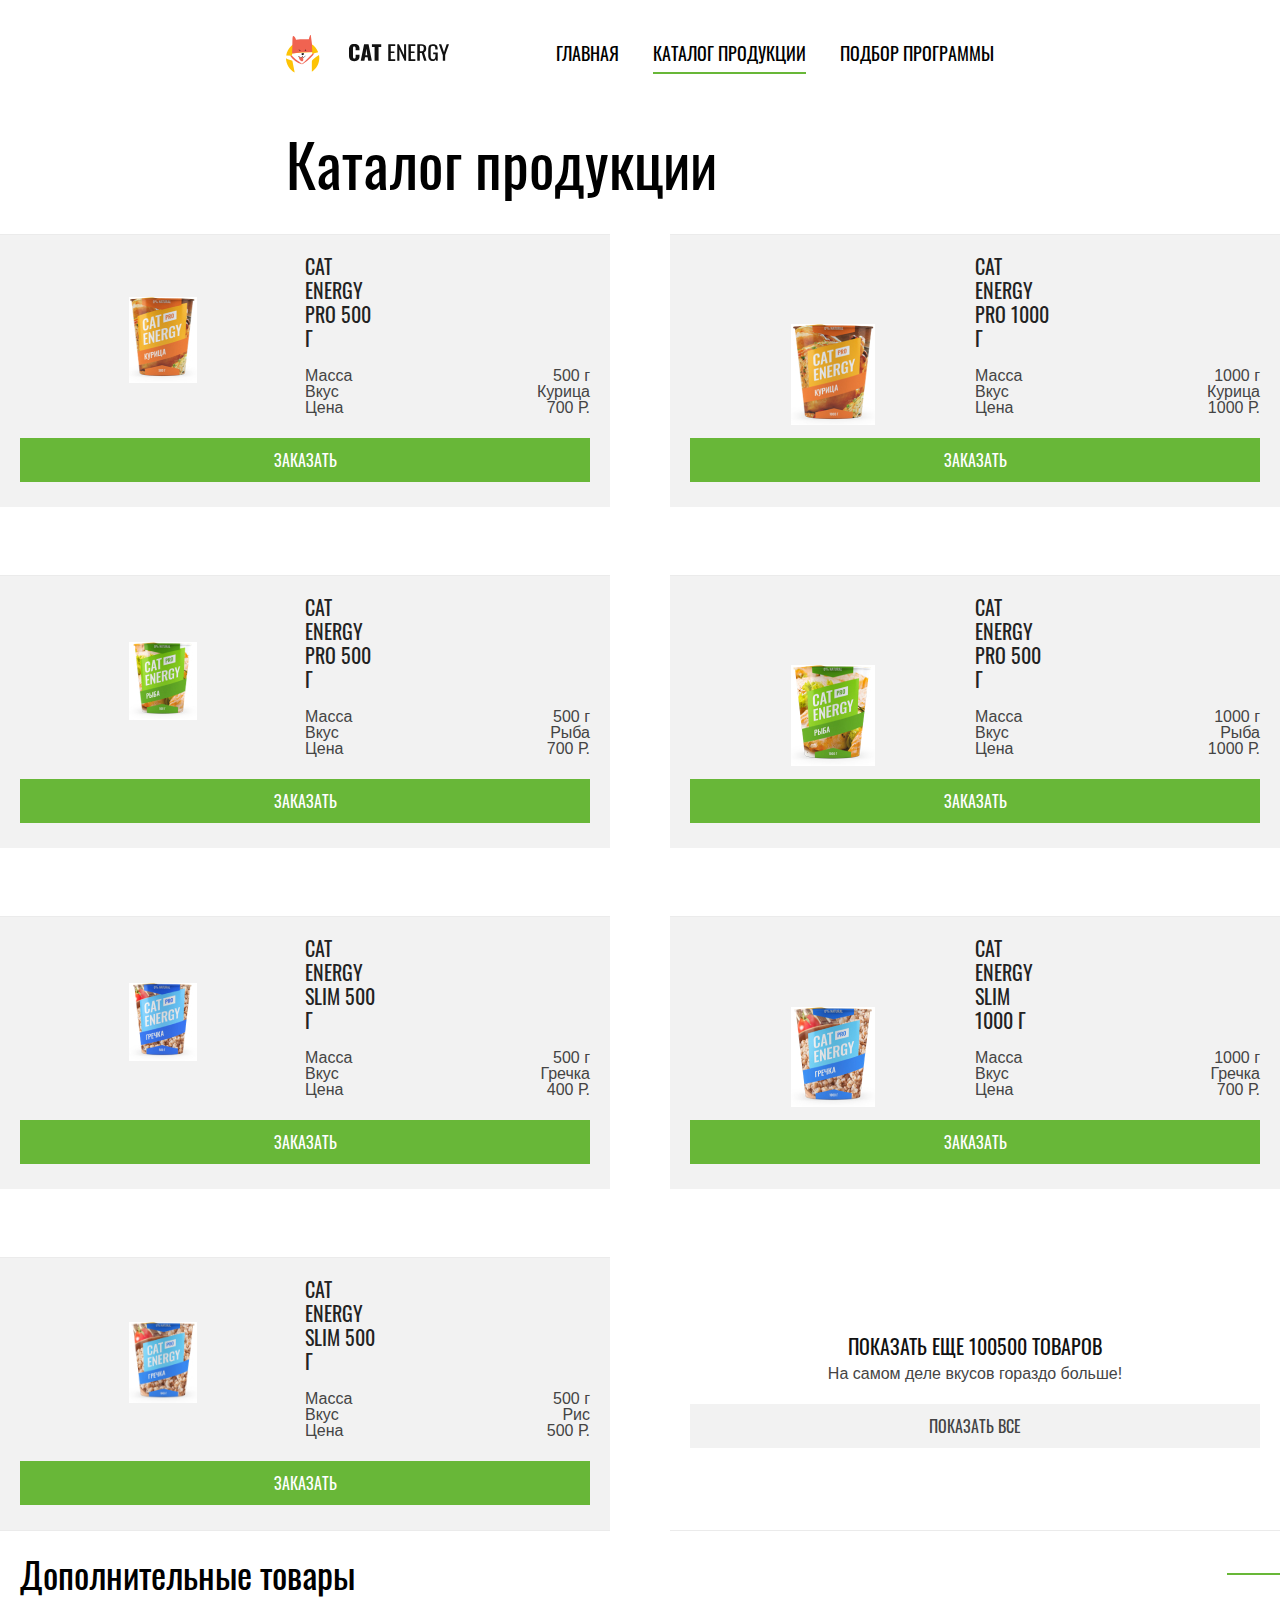
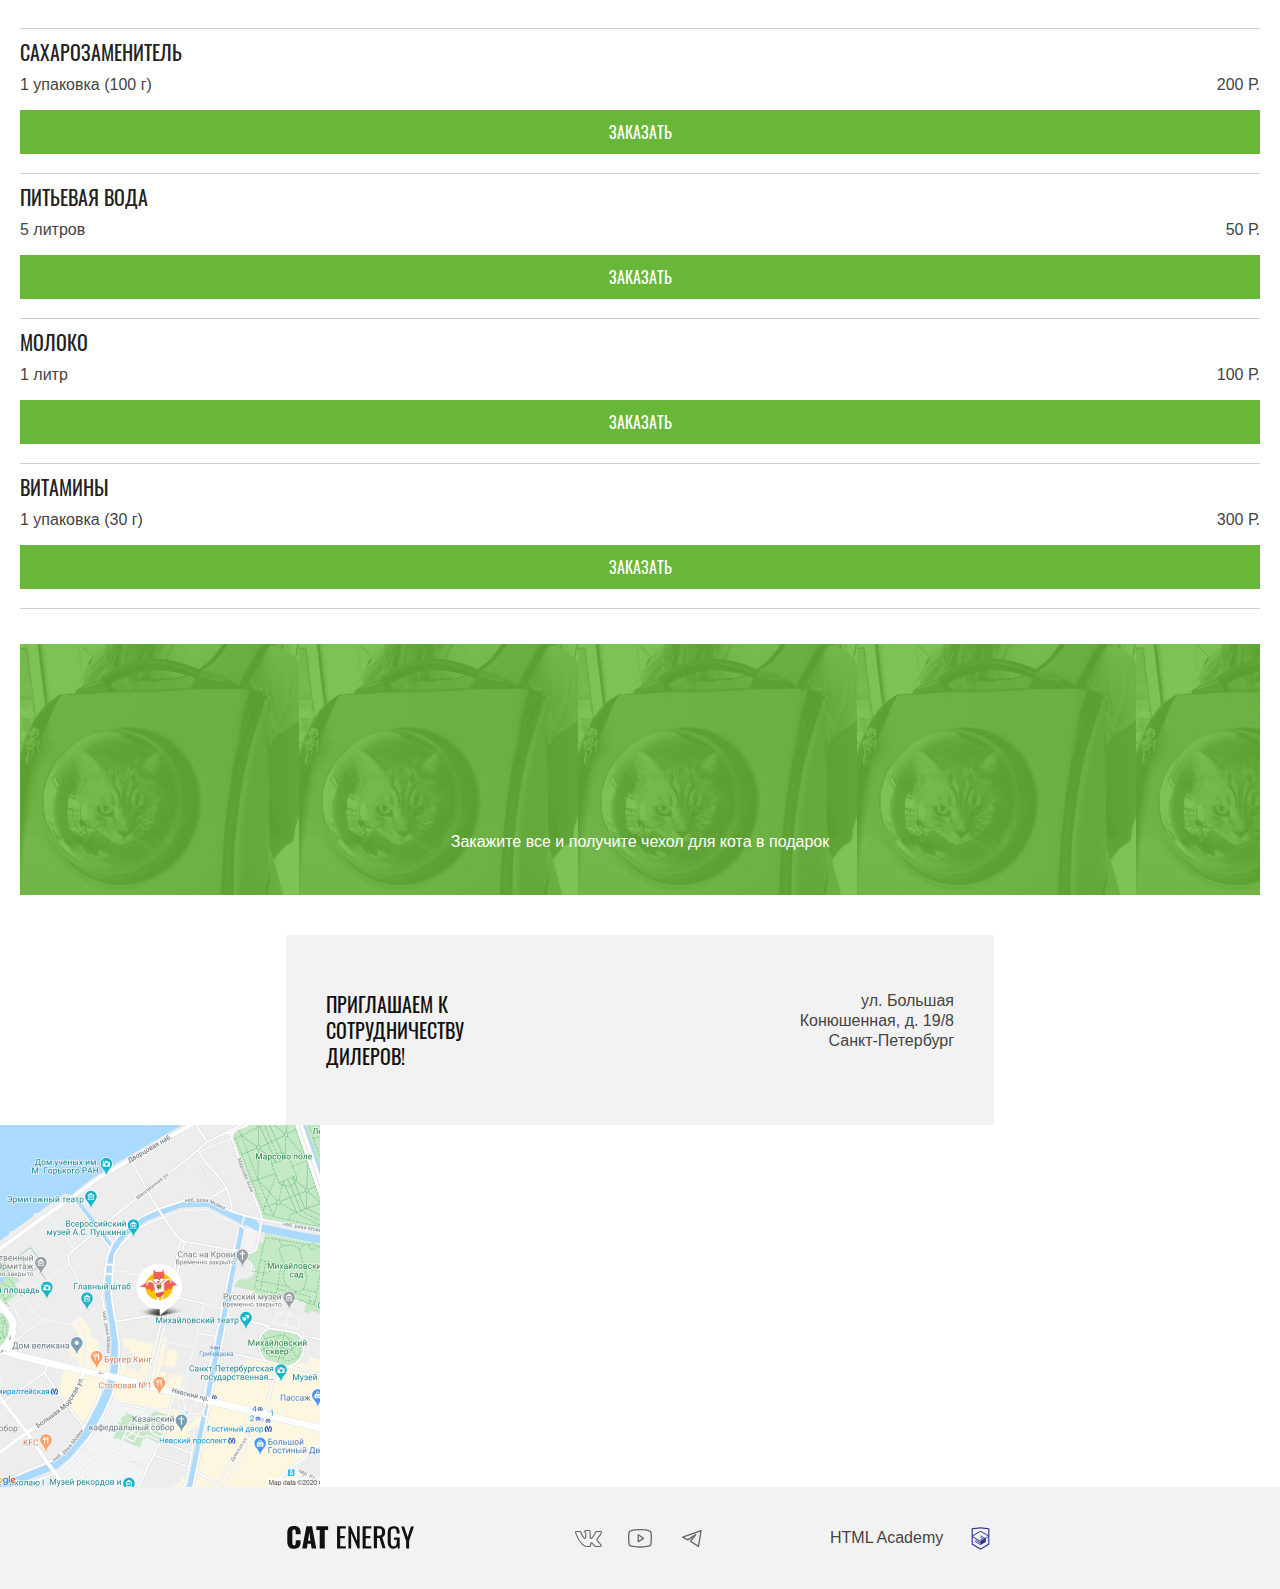
==== commit b776bc8a: "catalog.html full css mobile" ====
--- a/source/catalog.html
+++ b/source/catalog.html
@@ -221,7 +221,7 @@
     </section>
 
     <section class="page-main__section catalog-additional">
-      <div class="catalog-additional__container container">
+      <div class="catalog-additional__container">
         <h2 class="catalog-additional__title">Дополнительные товары</h2>
 
         <ul class="catalog-additional__list">
@@ -271,7 +271,7 @@
 
     <footer class="page-main__footer contacts">
       <h2 class="visually-hidden">Контакты</h2>
-      <div class="contacts__container container">
+      <div class="contacts__container contacts__container--inner">
         <p class="contacts__text">Приглашаем к сотрудничеству дилеров!</p>
         <address class="contacts__address">ул. Большая Конюшенная, д. 19/8 Санкт-Петербург</address>
       </div>
@@ -289,16 +289,31 @@
         <li class="social__item">
           <a class="social__link" href="#">
             <span class="visually-hidden">Вконтакте</span>
+            <svg width="28" height="22" viewBox="0 0 28 22">
+              <path
+                d="M1 5.33876C1 4.48373 1.5151 4.02268 2.54531 3.95562L6.51515 3.98077C6.78158 3.98077 6.95921 4.10651 7.04802 4.35799C7.45655 5.61538 7.91392 6.70094 8.42014 7.61465C8.92637 8.52835 9.58801 9.58038 10.4051 10.7707C10.4761 10.9216 10.5916 10.997 10.7514 10.997C10.8758 10.997 10.9735 10.9384 11.0445 10.821L11.1244 10.5444L11.1511 6.19379C11.1511 5.89201 11.0756 5.69083 10.9246 5.59024C10.7736 5.48965 10.4939 5.4142 10.0853 5.36391C9.76563 5.31361 9.60577 5.12919 9.60577 4.81065C9.60577 4.74359 9.61465 4.69329 9.63241 4.65976C10.0054 3.57002 11.0711 3.02515 12.8296 3.02515L14.3216 3C14.9966 3 15.5561 3.15927 16.0001 3.47781C16.4442 3.79635 16.6662 4.29931 16.6662 4.98669V10.6953C16.7906 10.7791 16.906 10.821 17.0126 10.821C17.279 10.821 17.5099 10.6701 17.7053 10.3683C19.6592 7.78649 20.716 6.05966 20.8759 5.18787C20.8759 5.1711 20.8936 5.12919 20.9291 5.06213C21.0535 4.81065 21.2577 4.5927 21.5419 4.40828C21.8261 4.22387 22.0748 4.09813 22.288 4.03107C22.359 3.99753 22.4389 3.98077 22.5277 3.98077H26.6574L26.9239 4.00592C27.2791 4.00592 27.5544 4.16519 27.7498 4.48373C27.8209 4.58432 27.8697 4.69329 27.8964 4.81065C27.923 4.92801 27.9408 5.04536 27.9496 5.16272C27.9585 5.28008 27.963 5.34714 27.963 5.36391V5.53994C27.8386 6.22732 27.5233 6.9608 27.0171 7.74038C26.5109 8.51997 25.867 9.36243 25.0855 10.2678C24.304 11.1731 23.8155 11.7682 23.6201 12.0533C23.4603 12.2544 23.3803 12.4389 23.3803 12.6065C23.3803 12.7406 23.4514 12.8915 23.5935 13.0592L27.4834 17.6864C27.6965 17.9546 27.8031 18.248 27.8031 18.5666C27.8031 18.9522 27.6432 19.2707 27.3235 19.5222C27.0038 19.7737 26.6219 19.9162 26.1779 19.9497L25.7249 19.9749H21.6752C21.6574 19.9749 21.6219 19.979 21.5686 19.9874C21.5153 19.9958 21.4798 20 21.462 20C21.0712 20 20.7071 19.8407 20.3696 19.5222C20.2453 19.3881 19.4105 18.3989 17.8652 16.5547C17.7764 16.4374 17.652 16.3284 17.4922 16.2278C17.4211 16.4961 17.3279 16.8817 17.2124 17.3846C17.097 17.8876 17.0126 18.248 16.9593 18.466L16.8794 18.8935C16.7018 19.4803 16.3287 19.8323 15.7604 19.9497L15.3874 19.9749H12.7763C11.3021 19.9749 9.83224 19.3378 8.36686 18.0636C6.90148 16.7894 5.58264 15.1423 4.41034 13.122C3.23803 11.1018 2.14566 8.75049 1.13322 6.06805C1.04441 5.8501 1 5.607 1 5.33876ZM17.0126 11.8521C16.6396 11.8521 16.3021 11.7557 16.0001 11.5629C15.6982 11.3701 15.5472 11.106 15.5472 10.7707V4.98669C15.5472 4.65138 15.4584 4.41248 15.2808 4.26997C15.1032 4.12747 14.7923 4.05621 14.3483 4.05621L12.8296 4.10651C12.0658 4.10651 11.4886 4.23225 11.0978 4.48373C11.8793 4.8358 12.2701 5.40582 12.2701 6.19379V10.6198C12.2346 11.039 12.0569 11.3868 11.7372 11.6635C11.4175 11.9401 11.0623 12.0784 10.6715 12.0784C10.1386 12.0784 9.7301 11.8353 9.44591 11.3491C8.06046 9.37081 7.03025 7.4931 6.35529 5.71598L6.1155 5.06213L2.57195 5.03698C2.34104 5.03698 2.21227 5.04956 2.18562 5.0747C2.15898 5.09985 2.14566 5.1711 2.14566 5.28846C2.14566 5.43935 2.16342 5.59862 2.19895 5.76627L2.75845 7.17456C4.25048 10.8126 5.87127 13.6795 7.62085 15.7751C9.37042 17.8708 11.0889 18.9186 12.7763 18.9186H15.4406C15.5472 18.9186 15.6271 18.8893 15.6804 18.8306C15.7337 18.7719 15.7781 18.6588 15.8136 18.4911L15.8669 18.2396L16.3732 16.0266C16.5152 15.7249 16.6396 15.5237 16.7462 15.4231C16.9415 15.2387 17.1725 15.1465 17.4389 15.1465C17.8652 15.1465 18.3003 15.3895 18.7444 15.8757L21.0091 18.5917C21.1512 18.8097 21.3022 18.9186 21.462 18.9186H25.8581C26.391 18.9186 26.6574 18.7929 26.6574 18.5414C26.6574 18.4576 26.6308 18.3738 26.5775 18.2899L22.7142 13.7382C22.4123 13.3861 22.2613 13.0089 22.2613 12.6065C22.2613 12.2041 22.4034 11.8185 22.6876 11.4497C22.9185 11.1144 23.367 10.557 24.0331 9.77737C24.6992 8.99778 25.2809 8.26849 25.7782 7.5895C26.2756 6.9105 26.6042 6.29438 26.764 5.74112L26.8439 5.4142C26.8262 5.38067 26.8173 5.32618 26.8173 5.25074C26.8173 5.1753 26.8084 5.11243 26.7907 5.06213H22.6077C22.3412 5.16272 22.1281 5.31361 21.9682 5.51479L21.8084 5.9926C21.3643 7.14941 20.2009 8.93491 18.3181 11.3491C17.9451 11.6844 17.5099 11.8521 17.0126 11.8521Z"
+                fill="currentColor" />
+            </svg>
           </a>
         </li>
         <li class="social__item">
           <a class="social__link" href="#">
             <span class="visually-hidden">Инстаграм</span>
+            <svg width="28" height="22" viewBox="0 0 28 22">
+              <path
+                d="M17.8509 10.7927L12.6145 7.30184C12.5159 7.23691 12.4016 7.19985 12.2837 7.19459C12.1657 7.18934 12.0486 7.21608 11.9446 7.27198C11.8406 7.32789 11.7537 7.41087 11.693 7.51215C11.6324 7.61343 11.6002 7.72924 11.6 7.84729V14.8291C11.6001 14.9481 11.6327 15.0648 11.6942 15.1667C11.7557 15.2686 11.8438 15.3518 11.9491 15.4073C12.0524 15.4631 12.1691 15.4895 12.2864 15.4837C12.4037 15.478 12.5172 15.4402 12.6145 15.3746L17.8509 11.8837C17.9409 11.8239 18.0148 11.7429 18.0658 11.6477C18.1169 11.5526 18.1436 11.4462 18.1436 11.3382C18.1436 11.2302 18.1169 11.1239 18.0658 11.0287C18.0148 10.9335 17.9409 10.8525 17.8509 10.7927ZM12.9091 13.6073V9.06911L16.3127 11.3382L12.9091 13.6073ZM25.3891 5.04366C25.2942 4.67547 25.1131 4.33511 24.8609 4.05061C24.6086 3.76611 24.2924 3.54561 23.9382 3.40729C20.2182 1.9782 14.2509 2.00002 14 2.00002C13.7491 2.00002 7.78182 1.9782 4.06182 3.40729C3.70764 3.54561 3.3914 3.76611 3.13914 4.05061C2.88689 4.33511 2.70584 4.67547 2.61091 5.04366C2.32727 6.11275 2 8.07638 2 11.3382C2 14.6 2.32727 16.5637 2.61091 17.6327C2.70584 18.0009 2.88689 18.3413 3.13914 18.6258C3.3914 18.9103 3.70764 19.1308 4.06182 19.2691C7.78182 20.6982 13.7491 20.6764 14 20.6764H14.0764C14.8291 20.6764 20.3927 20.6327 23.9382 19.2691C24.2924 19.1308 24.6086 18.9103 24.8609 18.6258C25.1131 18.3413 25.2942 18.0009 25.3891 17.6327C25.6727 16.5637 26 14.6 26 11.3382C26 8.07638 25.6727 6.11275 25.3891 5.04366ZM24.1236 17.3055C24.0807 17.472 23.999 17.6259 23.8853 17.7548C23.7715 17.8838 23.6289 17.984 23.4691 18.0473C19.9782 19.3891 14.0655 19.3673 14 19.3673C13.9345 19.3673 8.02182 19.3891 4.53091 18.0473C4.37107 17.984 4.22846 17.8838 4.11471 17.7548C4.00096 17.6259 3.91929 17.472 3.87636 17.3055C3.61455 16.3018 3.30909 14.4582 3.30909 11.3382C3.30909 8.2182 3.61455 6.37457 3.87636 5.37093C3.91929 5.20445 4.00096 5.05047 4.11471 4.92156C4.22846 4.79264 4.37107 4.69243 4.53091 4.62911C8.02182 3.28729 13.9345 3.30911 14 3.30911C14.0655 3.30911 19.9782 3.28729 23.4691 4.62911C23.6289 4.69243 23.7715 4.79264 23.8853 4.92156C23.999 5.05047 24.0807 5.20445 24.1236 5.37093C24.3855 6.37457 24.6909 8.2182 24.6909 11.3382C24.6909 14.4582 24.3855 16.3018 24.1236 17.3055Z"
+                fill="currentColor" />
+            </svg>
           </a>
         </li>
         <li class="social__item">
           <a class="social__link" href="#">
             <span class="visually-hidden">Facebook</span>
+            <svg width="28" height="22" viewBox="0 0 28 22">
+              <path fill-rule="evenodd" clip-rule="evenodd"
+                d="M23.4608 3.15291C23.6393 3.30222 23.7255 3.5349 23.6872 3.76448L21.0611 19.5214C21.0244 19.7411 20.8789 19.9273 20.6745 20.0159C20.47 20.1045 20.2346 20.0833 20.0493 19.9597L12.1708 14.7074C12.0177 14.6054 11.9145 14.4437 11.8862 14.2619C11.858 14.08 11.9074 13.8947 12.0223 13.751L14.633 10.4877L10.273 13.3944C10.077 13.525 9.82597 13.5407 9.61524 13.4353L4.36293 10.8092C4.12769 10.6915 3.98535 10.4449 4.0012 10.1824C4.01705 9.91983 4.18804 9.6921 4.43573 9.60364L22.8188 3.03826C23.038 2.95998 23.2822 3.00359 23.4608 3.15291ZM6.32626 10.3228L9.86168 12.0905L17.4231 7.0495C17.6925 6.86994 18.0525 6.91349 18.2712 7.1521C18.49 7.3907 18.5022 7.75314 18.3 8.00591L13.495 14.0121L19.9328 18.3039L22.2083 4.65058L6.32626 10.3228Z"
+                fill="currentColor" />
+            </svg>
           </a>
         </li>
       </ul>
--- a/source/css/style.css
+++ b/source/css/style.css
@@ -21,6 +21,7 @@
 img {
   max-width: 100%;
   height: auto;
+  display: block;
 }
 
 .page {
@@ -992,10 +993,8 @@
     justify-content: center;
   }
 }
-
 .contacts__container {
-  padding: 26px 0;
-  width: 280px;
+  padding: 26px 20px;
   margin-left: auto;
   margin-right: auto;
   display: grid;
@@ -1021,7 +1020,9 @@
     background-color: #ffffff;
   }
 }
-
+.contacts__container--inner {
+  background-color: #f2f2f2;
+}
 .contacts__text {
   margin: 0;
   font-family: "Oswald", "Arial", sans-serif;
@@ -1037,7 +1038,6 @@
     line-height: 26px;
   }
 }
-
 .contacts__address {
   margin: 0;
   font-size: 14px;
@@ -1060,7 +1060,6 @@
     font-size: 16px;
   }
 }
-
 .contacts__map {
   display: block;
   width: 100%;
@@ -1165,14 +1164,18 @@
 }
 
 .catalog-list__item {
-  border-top: 1px solid #d9d9d9;
+  border-top: 1px solid #EBEBEB;
 }
 .catalog-list__item:nth-of-type(even) img {
   width: 84px;
   align-self: end;
 }
 .catalog-list__item:last-of-type {
-  border-bottom: 1px solid #d9d9d9;
+  border-bottom: 1px solid #EBEBEB;
+}
+.catalog-list__show-more {
+  border-bottom: 1px solid #EBEBEB;
+  padding: 25px 20px;
 }
 
 .catalog-list__container {
@@ -1254,12 +1257,30 @@
   padding: 10px 20px;
 }
 
+.show-more {
+  text-align: center;
+  position: relative;
+  padding-top: 78px;
+}
+.show-more::before {
+  position: absolute;
+  top: 25px;
+  left: calc(50% - 15px);
+  content: "";
+  width: 30px;
+  height: 30px;
+  background-image: url("../../img/icons/plus.svg");
+  background-position: center;
+  background-repeat: no-repeat;
+}
 .show-more__title {
   font-family: "Oswald", "Arial", sans-serif;
   font-weight: 400;
   font-size: 16px;
   line-height: 20px;
   color: #111111;
+  margin: 0;
+  margin-bottom: 8px;
   text-transform: uppercase;
 }
 @media (min-width: 768px) {
@@ -1268,11 +1289,12 @@
     line-height: 22px;
   }
 }
-
 .show-more__text {
   font-size: 12px;
   line-height: 16px;
   color: #444444;
+  margin: 0;
+  margin-bottom: 21px;
 }
 @media (min-width: 768px) {
   .show-more__text {
@@ -1280,13 +1302,17 @@
     line-height: 18px;
   }
 }
+.show-more__button {
+  display: block;
+  padding: 10px 20px;
+}
 
 .catalog-additional {
-  padding: 20px 0;
-}
-
+  padding: 25px 20px;
+}
 .catalog-additional__container {
   display: grid;
+  margin: 0 auto;
 }
 @media (min-width: 1300px) {
   .catalog-additional__container {
@@ -1294,13 +1320,24 @@
     column-gap: 80px;
   }
 }
-
 .catalog-additional__title {
+  position: relative;
   font-family: "Oswald", "Arial", sans-serif;
   font-weight: 400;
   font-size: 24px;
   line-height: 1;
   color: #000000;
+  margin: 0;
+  margin-bottom: 36px;
+}
+.catalog-additional__title::after {
+  content: "";
+  position: absolute;
+  right: -20px;
+  top: calc(50% - 1px);
+  width: 53px;
+  height: 2px;
+  background-color: #68B738;
 }
 @media (min-width: 768px) {
   .catalog-additional__title {
@@ -1312,22 +1349,39 @@
     grid-column: 1/-1;
   }
 }
-
 .catalog-additional__list {
   list-style: none;
+  margin: 0;
+  padding: 0;
 }
 @media (min-width: 1300px) {
   .catalog-additional__list {
     grid-column: 1/-2;
   }
 }
-
+.catalog-additional__item {
+  border-top: 1px solid #CDCDCD;
+}
+.catalog-additional__item:last-child {
+  border-bottom: 1px solid #CDCDCD;
+}
+.catalog-additional__promo {
+  margin-top: 35px;
+  margin-bottom: 15px;
+}
+
+.card-row {
+  padding-top: 13px;
+  padding-bottom: 19px;
+}
 .card-row__title {
   font-family: "Oswald", "Arial", sans-serif;
   font-weight: 400;
   font-size: 16px;
   line-height: 1;
   color: #222222;
+  margin: 0;
+  margin-bottom: 13px;
   text-transform: uppercase;
 }
 @media (min-width: 768px) {
@@ -1335,11 +1389,14 @@
     font-size: 20px;
   }
 }
-
 .card-row__list {
   font-size: 14px;
   line-height: 1;
   color: #444444;
+  margin: 0;
+  margin-bottom: 15px;
+  display: flex;
+  justify-content: space-between;
 }
 @media (min-width: 768px) {
   .card-row__list {
@@ -1347,18 +1404,35 @@
     line-height: 20px;
   }
 }
+.card-row__button {
+  display: block;
+  padding: 10px 20px;
+}
 
 .offer {
-  padding: 43px;
+  position: relative;
+  padding: 188px 60px 43px;
   color: #ffffff;
   text-align: center;
   background-color: #68b738;
   background-image: url("../img/background/catbag.jpg");
 }
-
 .offer__text {
   font-size: 16px;
   line-height: 20px;
+  margin: 0;
+}
+.offer::before {
+  position: absolute;
+  top: 60px;
+  left: calc(50% - 39px);
+  content: "";
+  width: 78px;
+  height: 80px;
+  background-image: url("../../img/icons/icon_gift.svg");
+  background-repeat: no-repeat;
+  background-position: center;
+  background-size: 100% auto;
 }
 
 .form {
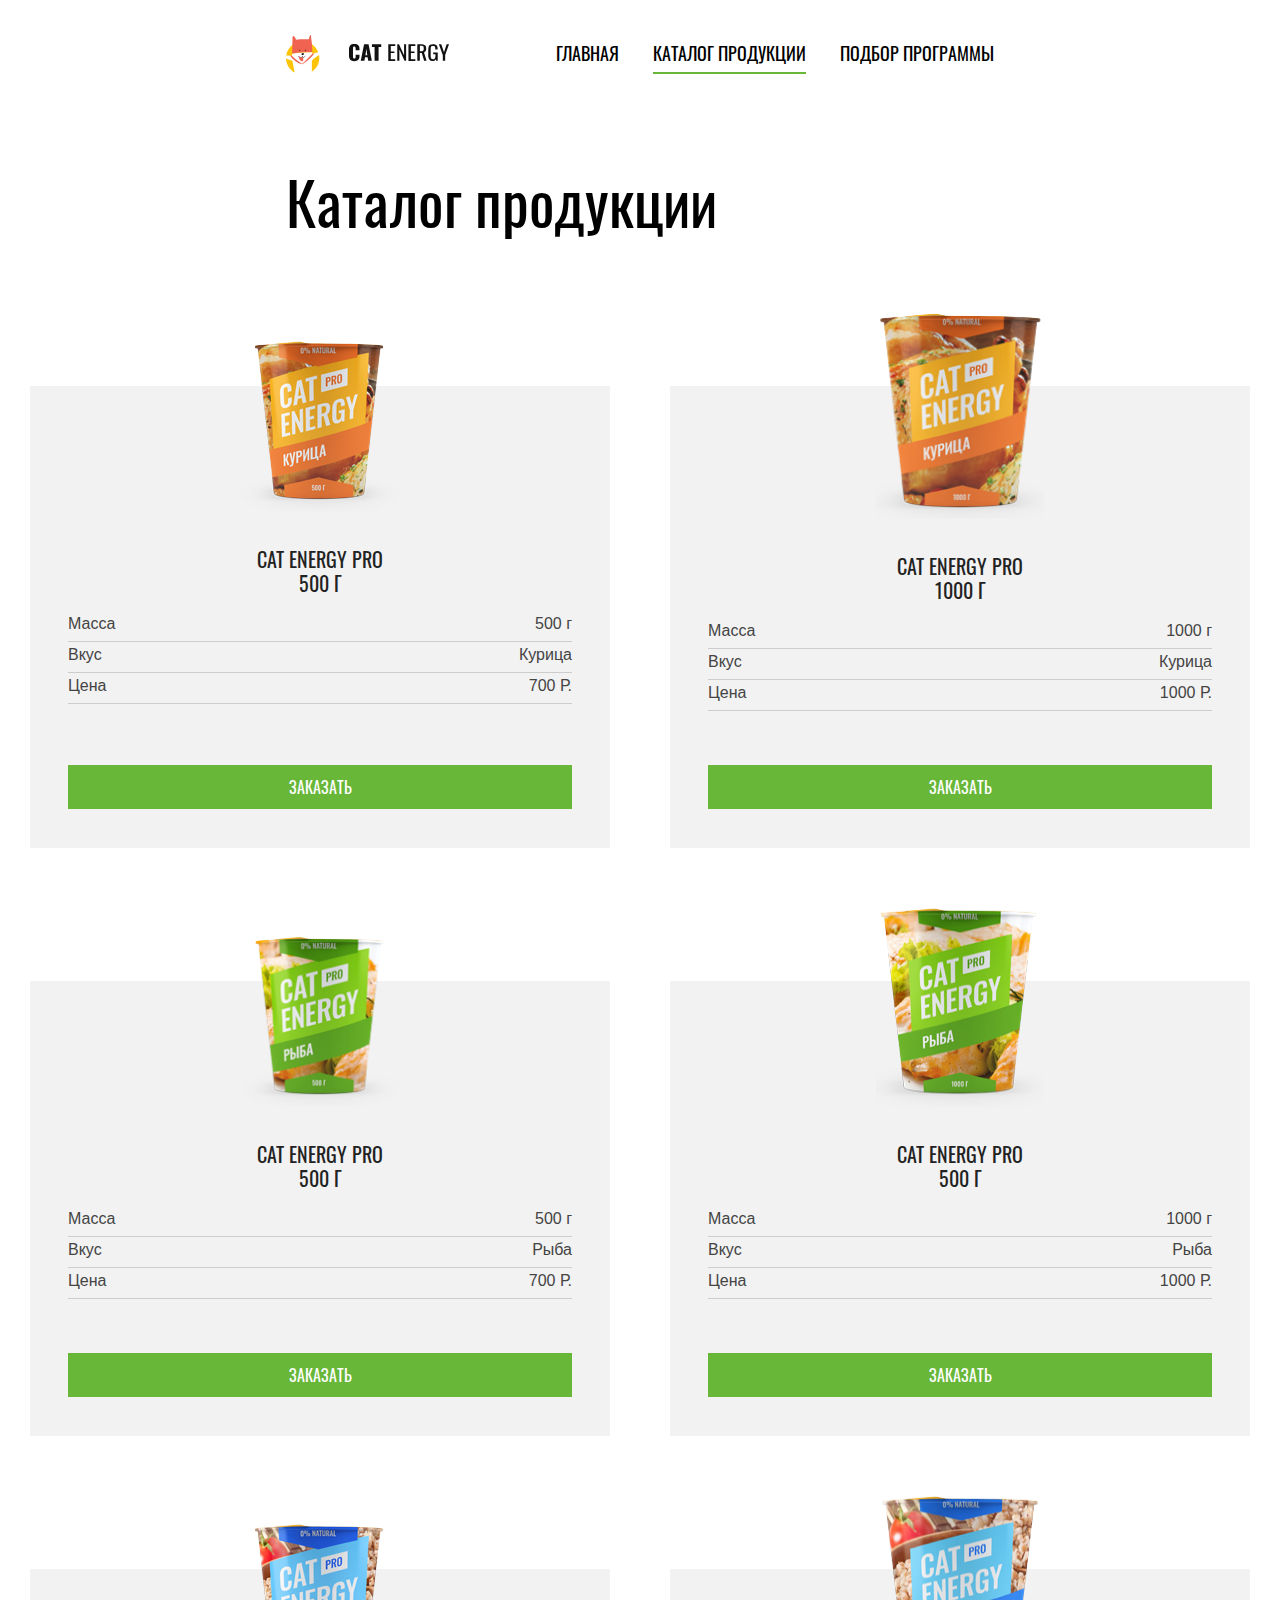
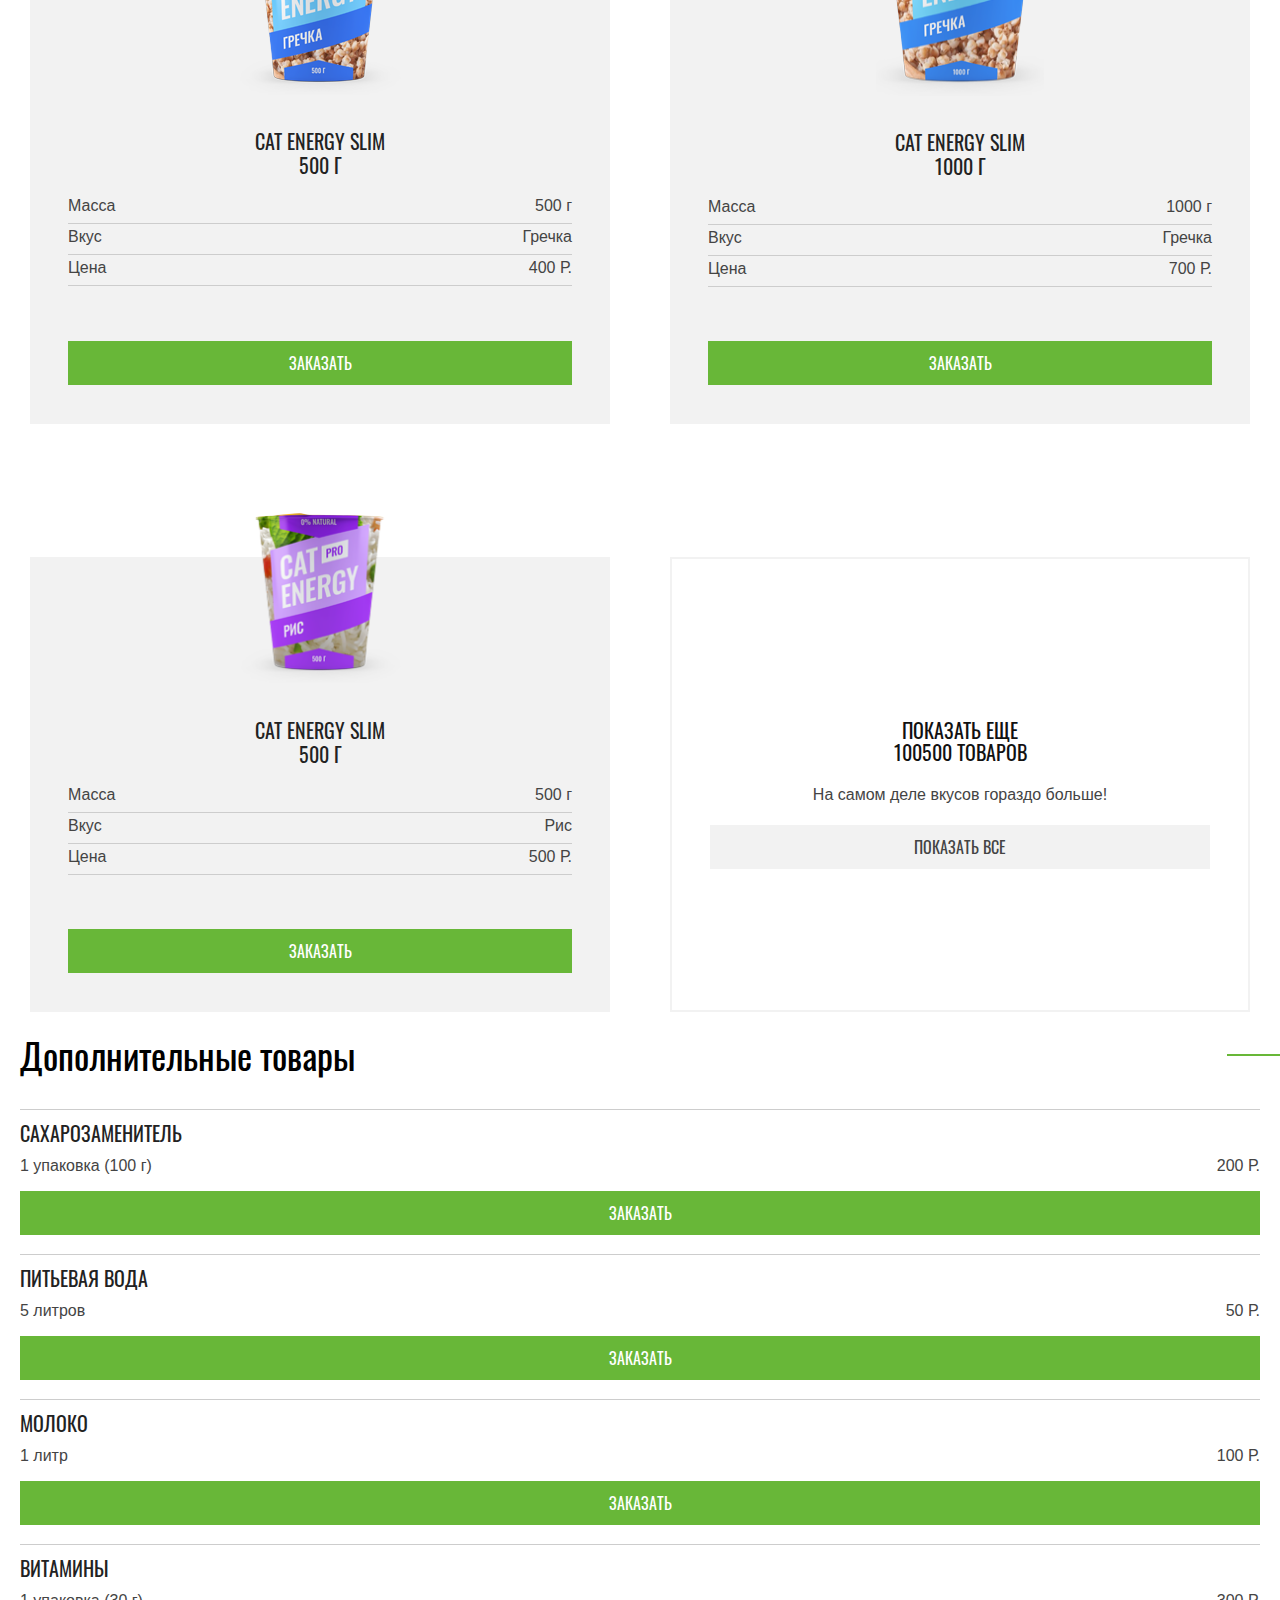
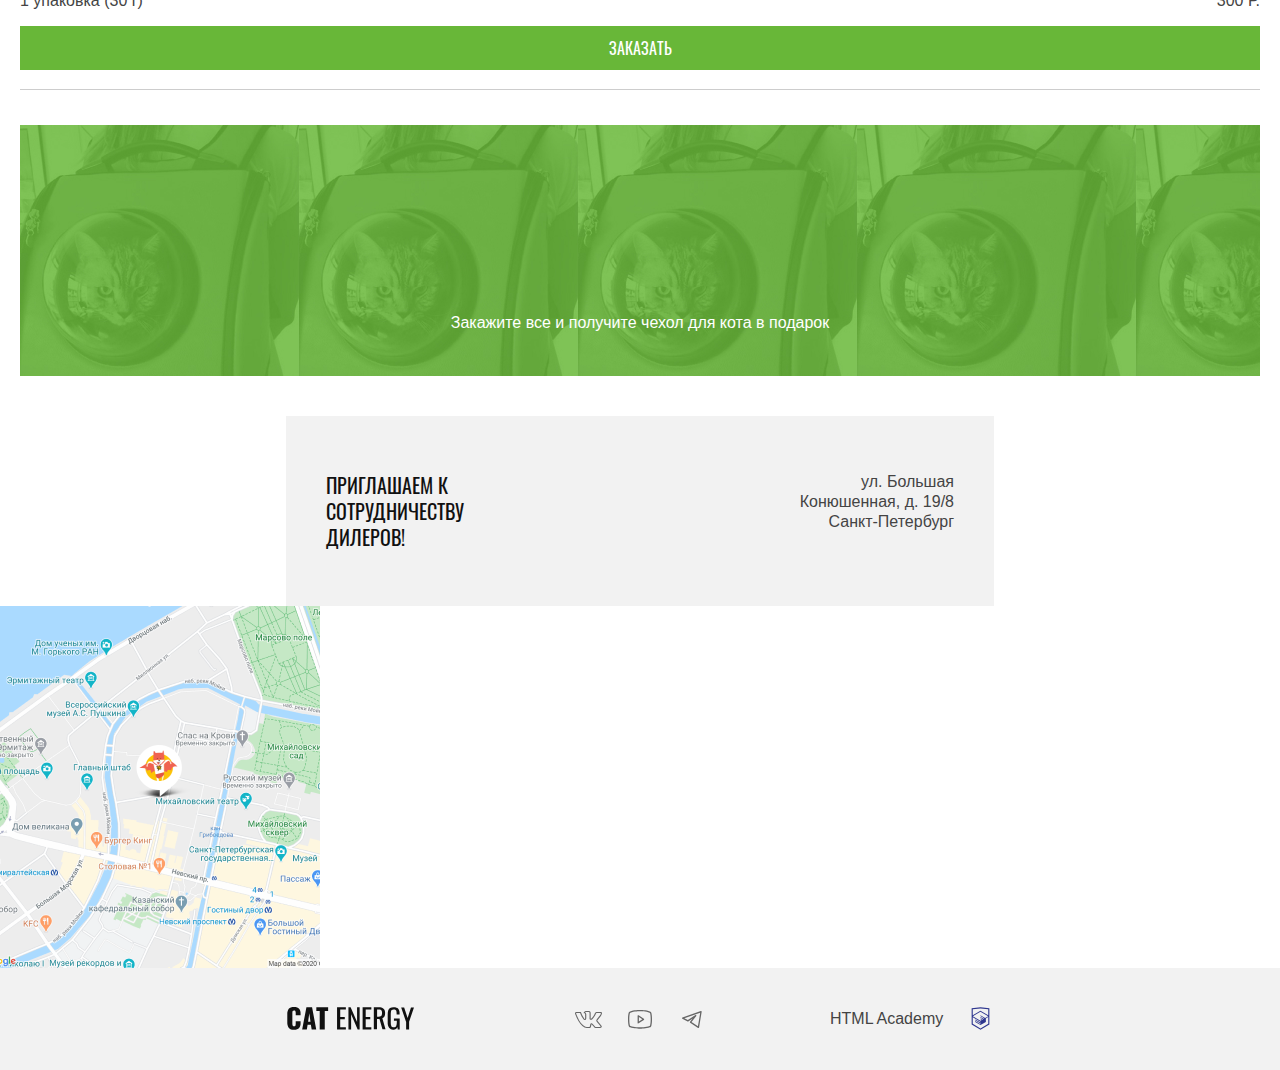
==== commit e38d3c43: "add catalog__list css tablet" ====
--- a/source/catalog.html
+++ b/source/catalog.html
@@ -53,10 +53,10 @@
         <h2 class="visually-hidden">Список продукции</h2>
 
         <article class="catalog-list__item card">
-          <img class="card__image" src="img/catalog/catalog-1.jpg" width="68" height="86" alt="" aria-hidden="true">
-          <div class="card__content">
-            <a class="card__link" href="#">
-              <h3 class="card__title">Cat Energy PRO 500 г</h3>
+          <img class="card__image" src="img/catalog/catalog-1.png" width="68" height="86" alt="" aria-hidden="true">
+          <div class="card__content">
+            <a class="card__link" href="#">
+              <h3 class="card__title">Cat Energy PRO <br>500 г</h3>
             </a>
 
             <dl class="card__list">
@@ -76,11 +76,11 @@
 
         <article class="catalog-list__item card">
 
-          <img class="card__image" src="img/catalog/catalog-2.jpg" width="68" height="86" alt="" aria-hidden="true">
-
-          <div class="card__content">
-            <a class="card__link" href="#">
-              <h3 class="card__title">Cat Energy PRO 1000 г</h3>
+          <img class="card__image" src="img/catalog/catalog-2.png" width="68" height="86" alt="" aria-hidden="true">
+
+          <div class="card__content">
+            <a class="card__link" href="#">
+              <h3 class="card__title">Cat Energy PRO <br>1000 г</h3>
             </a>
             <dl class="card__list">
               <dt class="card__list-title">Масса</dt>
@@ -99,11 +99,11 @@
 
         <article class="catalog-list__item card">
 
-          <img class="card__image" src="img/catalog/catalog-3.jpg" width="68" height="86" alt="" aria-hidden="true">
-
-          <div class="card__content">
-            <a class="card__link" href="#">
-              <h3 class="card__title">Cat Energy PRO 500 г</h3>
+          <img class="card__image" src="img/catalog/catalog-3.png" width="68" height="86" alt="" aria-hidden="true">
+
+          <div class="card__content">
+            <a class="card__link" href="#">
+              <h3 class="card__title">Cat Energy PRO <br>500 г</h3>
             </a>
             <dl class="card__list">
               <dt class="card__list-title">Масса</dt>
@@ -122,11 +122,11 @@
 
         <article class="catalog-list__item card">
 
-          <img class="card__image" src="img/catalog/catalog-4.jpg" width="68" height="86" alt="" aria-hidden="true">
-
-          <div class="card__content">
-            <a class="card__link" href="#">
-              <h3 class="card__title">Cat Energy PRO 500 г</h3>
+          <img class="card__image" src="img/catalog/catalog-4.png" width="68" height="86" alt="" aria-hidden="true">
+
+          <div class="card__content">
+            <a class="card__link" href="#">
+              <h3 class="card__title">Cat Energy PRO <br>500 г</h3>
             </a>
             <dl class="card__list">
               <dt class="card__list-title">Масса</dt>
@@ -145,11 +145,11 @@
 
         <article class="catalog-list__item card">
 
-          <img class="card__image" src="img/catalog/catalog-5.jpg" width="68" height="86" alt="" aria-hidden="true">
-
-          <div class="card__content">
-            <a class="card__link" href="#">
-              <h3 class="card__title">Cat Energy SLIM 500 г</h3>
+          <img class="card__image" src="img/catalog/catalog-5.png" width="68" height="86" alt="" aria-hidden="true">
+
+          <div class="card__content">
+            <a class="card__link" href="#">
+              <h3 class="card__title">Cat Energy SLIM <br>500 г</h3>
             </a>
             <dl class="card__list">
               <dt class="card__list-title">Масса</dt>
@@ -168,11 +168,11 @@
 
         <article class="catalog-list__item card">
 
-          <img class="card__image" src="img/catalog/catalog-6.jpg" width="68" height="86" alt="" aria-hidden="true">
-
-          <div class="card__content">
-            <a class="card__link" href="#">
-              <h3 class="card__title">Cat Energy SLIM 1000 г</h3>
+          <img class="card__image" src="img/catalog/catalog-6.png" width="68" height="86" alt="" aria-hidden="true">
+
+          <div class="card__content">
+            <a class="card__link" href="#">
+              <h3 class="card__title">Cat Energy SLIM <br>1000 г</h3>
             </a>
             <dl class="card__list">
               <dt class="card__list-title">Масса</dt>
@@ -191,11 +191,11 @@
 
         <article class="catalog-list__item card">
 
-          <img class="card__image" src="img/catalog/catalog-6.jpg" width="68" height="86" alt="" aria-hidden="true">
-
-          <div class="card__content">
-            <a class="card__link" href="#">
-              <h3 class="card__title">Cat Energy SLIM 500 г</h3>
+          <img class="card__image" src="img/catalog/catalog-7.png" width="68" height="86" alt="" aria-hidden="true">
+
+          <div class="card__content">
+            <a class="card__link" href="#">
+              <h3 class="card__title">Cat Energy SLIM <br>500 г</h3>
             </a>
             <dl class="card__list">
               <dt class="card__list-title">Масса</dt>
@@ -213,7 +213,7 @@
         </article>
 
         <div class="catalog-list__show-more show-more">
-          <p class="show-more__title">Показать еще 100500 товаров</p>
+          <p class="show-more__title">Показать еще <br>100500 товаров</p>
           <p class="show-more__text">На самом деле вкусов гораздо больше!</p>
           <a class="show-more__button button button--secondary" href="#">Показать все</a>
         </div>
--- a/source/css/style.css
+++ b/source/css/style.css
@@ -1146,6 +1146,8 @@
 @media (min-width: 768px) {
   .page-main__title {
     font-size: 60px;
+    margin-top: 65px;
+    margin-bottom: 82px;
   }
 }
 
@@ -1163,21 +1165,6 @@
   }
 }
 
-.catalog-list__item {
-  border-top: 1px solid #EBEBEB;
-}
-.catalog-list__item:nth-of-type(even) img {
-  width: 84px;
-  align-self: end;
-}
-.catalog-list__item:last-of-type {
-  border-bottom: 1px solid #EBEBEB;
-}
-.catalog-list__show-more {
-  border-bottom: 1px solid #EBEBEB;
-  padding: 25px 20px;
-}
-
 .catalog-list__container {
   margin: 0 auto;
 }
@@ -1185,8 +1172,8 @@
   .catalog-list__container {
     display: grid;
     grid-template-columns: 1fr 1fr;
-    column-gap: 60px;
-    row-gap: 68px;
+    gap: 60px;
+    padding: 0 30px;
   }
 }
 @media (min-width: 1300px) {
@@ -1194,6 +1181,48 @@
     grid-template-columns: repeat(4, 1fr);
     column-gap: 80px;
     row-gap: 64px;
+  }
+}
+.catalog-list__item {
+  border-top: 1px solid #EBEBEB;
+}
+@media (min-width: 768px) {
+  .catalog-list__item {
+    border: none;
+    margin-top: 73px;
+  }
+}
+@media (min-width: 768px) {
+  .catalog-list__item:nth-of-type(odd) img {
+    width: 161px;
+    margin-top: -45px;
+  }
+}
+.catalog-list__item:nth-of-type(even) img {
+  width: 84px;
+  align-self: end;
+}
+@media (min-width: 768px) {
+  .catalog-list__item:nth-of-type(even) img {
+    width: 168px;
+    margin-top: -73px;
+  }
+}
+.catalog-list__item:last-of-type {
+  border-bottom: 1px solid #EBEBEB;
+}
+@media (min-width: 768px) {
+  .catalog-list__item:last-of-type {
+    border: none;
+  }
+}
+.catalog-list__show-more {
+  border-bottom: 1px solid #EBEBEB;
+  padding: 25px 20px;
+}
+@media (min-width: 768px) {
+  .catalog-list__show-more {
+    margin-top: 73px;
   }
 }
 
@@ -1206,10 +1235,20 @@
 @media (min-width: 768px) {
   .card {
     background-color: #f2f2f2;
+    padding: 39px 38px;
+    padding-top: 0;
+    grid-template-columns: auto;
+    grid-template-rows: min-content auto min-content;
+    row-gap: 34px;
   }
 }
 .card__content {
   margin-bottom: 9px;
+}
+@media (min-width: 768px) {
+  .card__content {
+    margin-bottom: 20px;
+  }
 }
 .card__link {
   text-decoration: none;
@@ -1225,15 +1264,31 @@
   width: 76px;
   text-transform: uppercase;
 }
+.card__title br {
+  display: none;
+}
+@media (min-width: 768px) {
+  .card__title br {
+    display: inline;
+  }
+}
 @media (min-width: 768px) {
   .card__title {
     font-size: 20px;
     line-height: 24px;
+    width: 100%;
+    margin-bottom: 21px;
+    text-align: center;
   }
 }
 .card__image {
   align-self: center;
   justify-self: center;
+}
+@media (min-width: 768px) {
+  .card__image {
+    align-self: start;
+  }
 }
 .card__list {
   font-size: 12px;
@@ -1247,10 +1302,24 @@
   .card__list {
     font-size: 16px;
     line-height: 1;
+    row-gap: 5px;
+  }
+}
+@media (min-width: 768px) {
+  .card__list-title {
+    border-bottom: 1px solid #CDCDCD;
+    padding-bottom: 9px;
   }
 }
 .card__definition {
   text-align: right;
+}
+@media (min-width: 768px) {
+  .card__definition {
+    border-bottom: 1px solid #CDCDCD;
+    padding-bottom: 9px;
+    margin-left: 0;
+  }
 }
 .card__button {
   grid-column: 1/-1;
@@ -1261,6 +1330,15 @@
   text-align: center;
   position: relative;
   padding-top: 78px;
+}
+@media (min-width: 768px) {
+  .show-more {
+    padding: 39px 38px;
+    padding-top: 160px;
+    display: flex;
+    flex-direction: column;
+    border: 2px solid #f2f2f2;
+  }
 }
 .show-more::before {
   position: absolute;
@@ -1273,6 +1351,15 @@
   background-position: center;
   background-repeat: no-repeat;
 }
+@media (min-width: 768px) {
+  .show-more::before {
+    width: 60px;
+    height: 60px;
+    top: 52px;
+    left: calc(50% - 30px);
+    background-image: url("../../img/icons/plus-60.svg");
+  }
+}
 .show-more__title {
   font-family: "Oswald", "Arial", sans-serif;
   font-weight: 400;
@@ -1287,6 +1374,15 @@
   .show-more__title {
     font-size: 20px;
     line-height: 22px;
+    margin-bottom: 23px;
+  }
+}
+.show-more__title br {
+  display: none;
+}
+@media (min-width: 768px) {
+  .show-more__title br {
+    display: inline;
   }
 }
 .show-more__text {
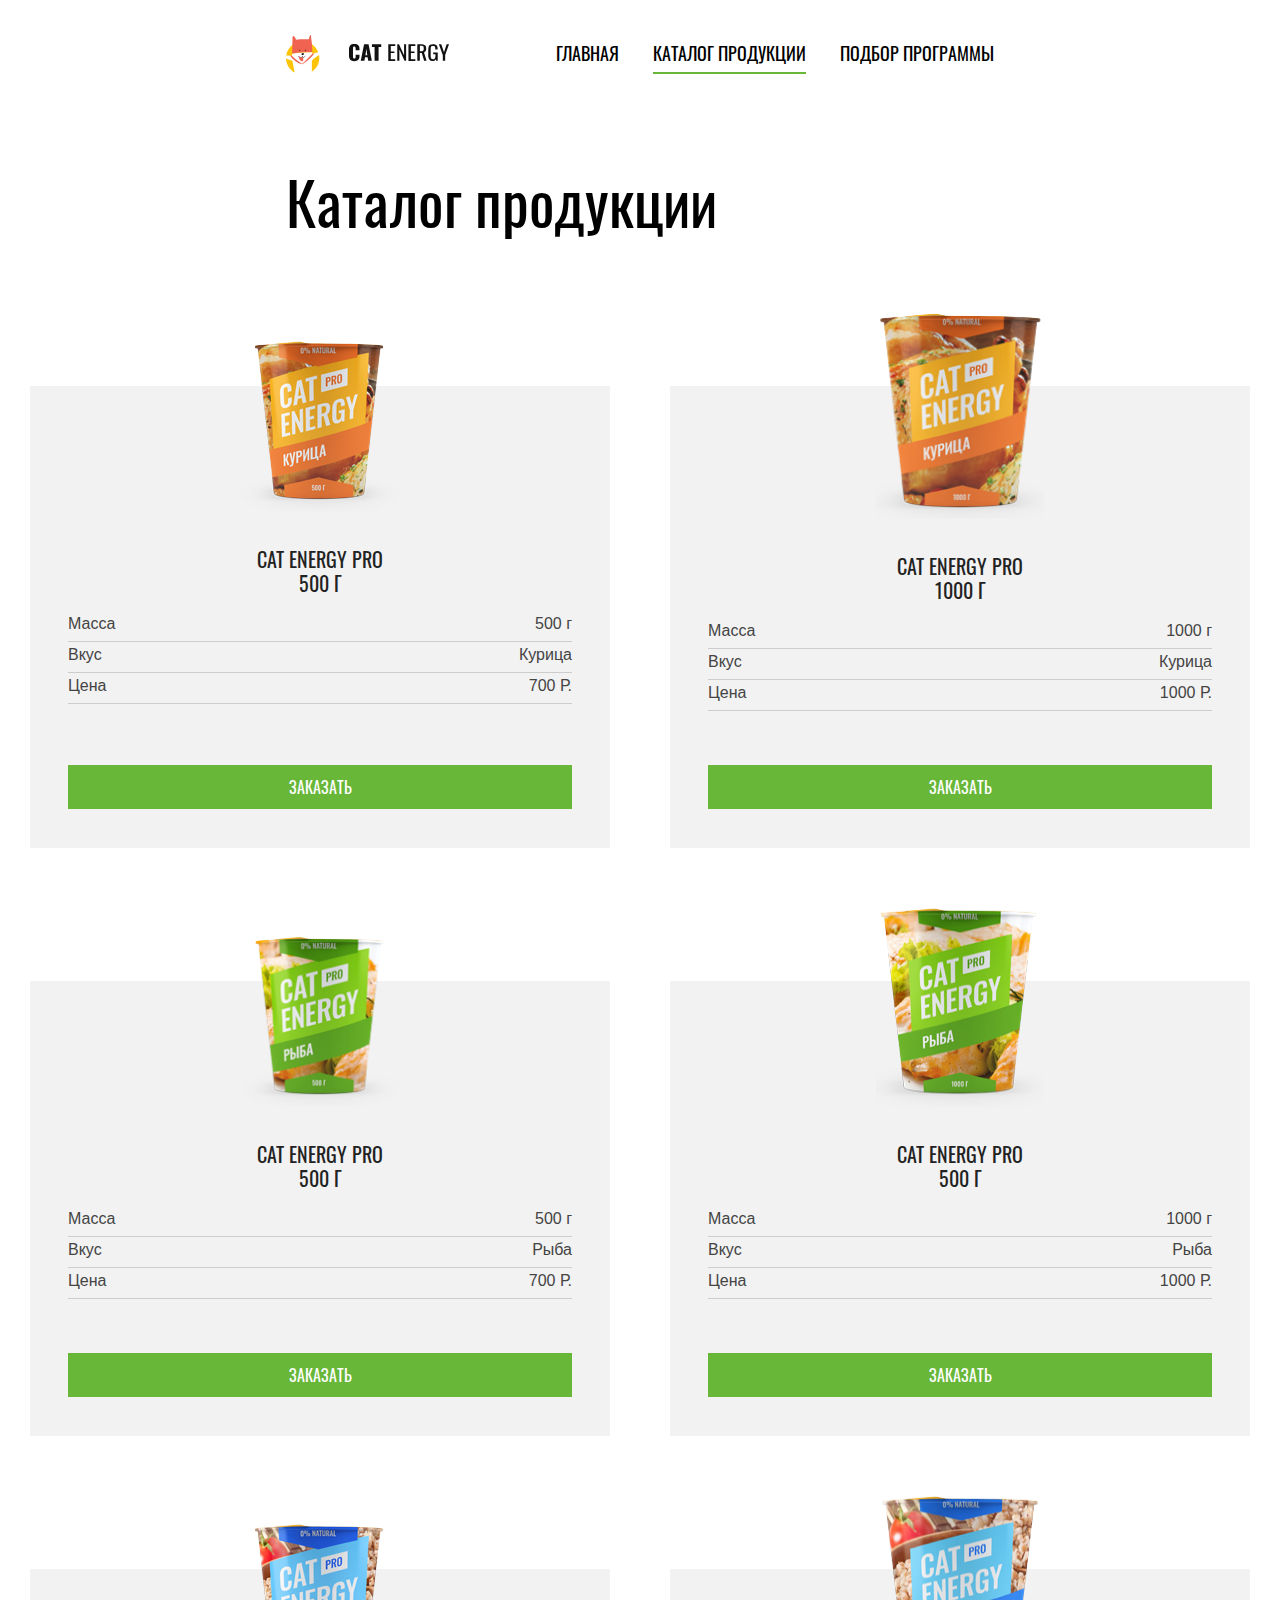
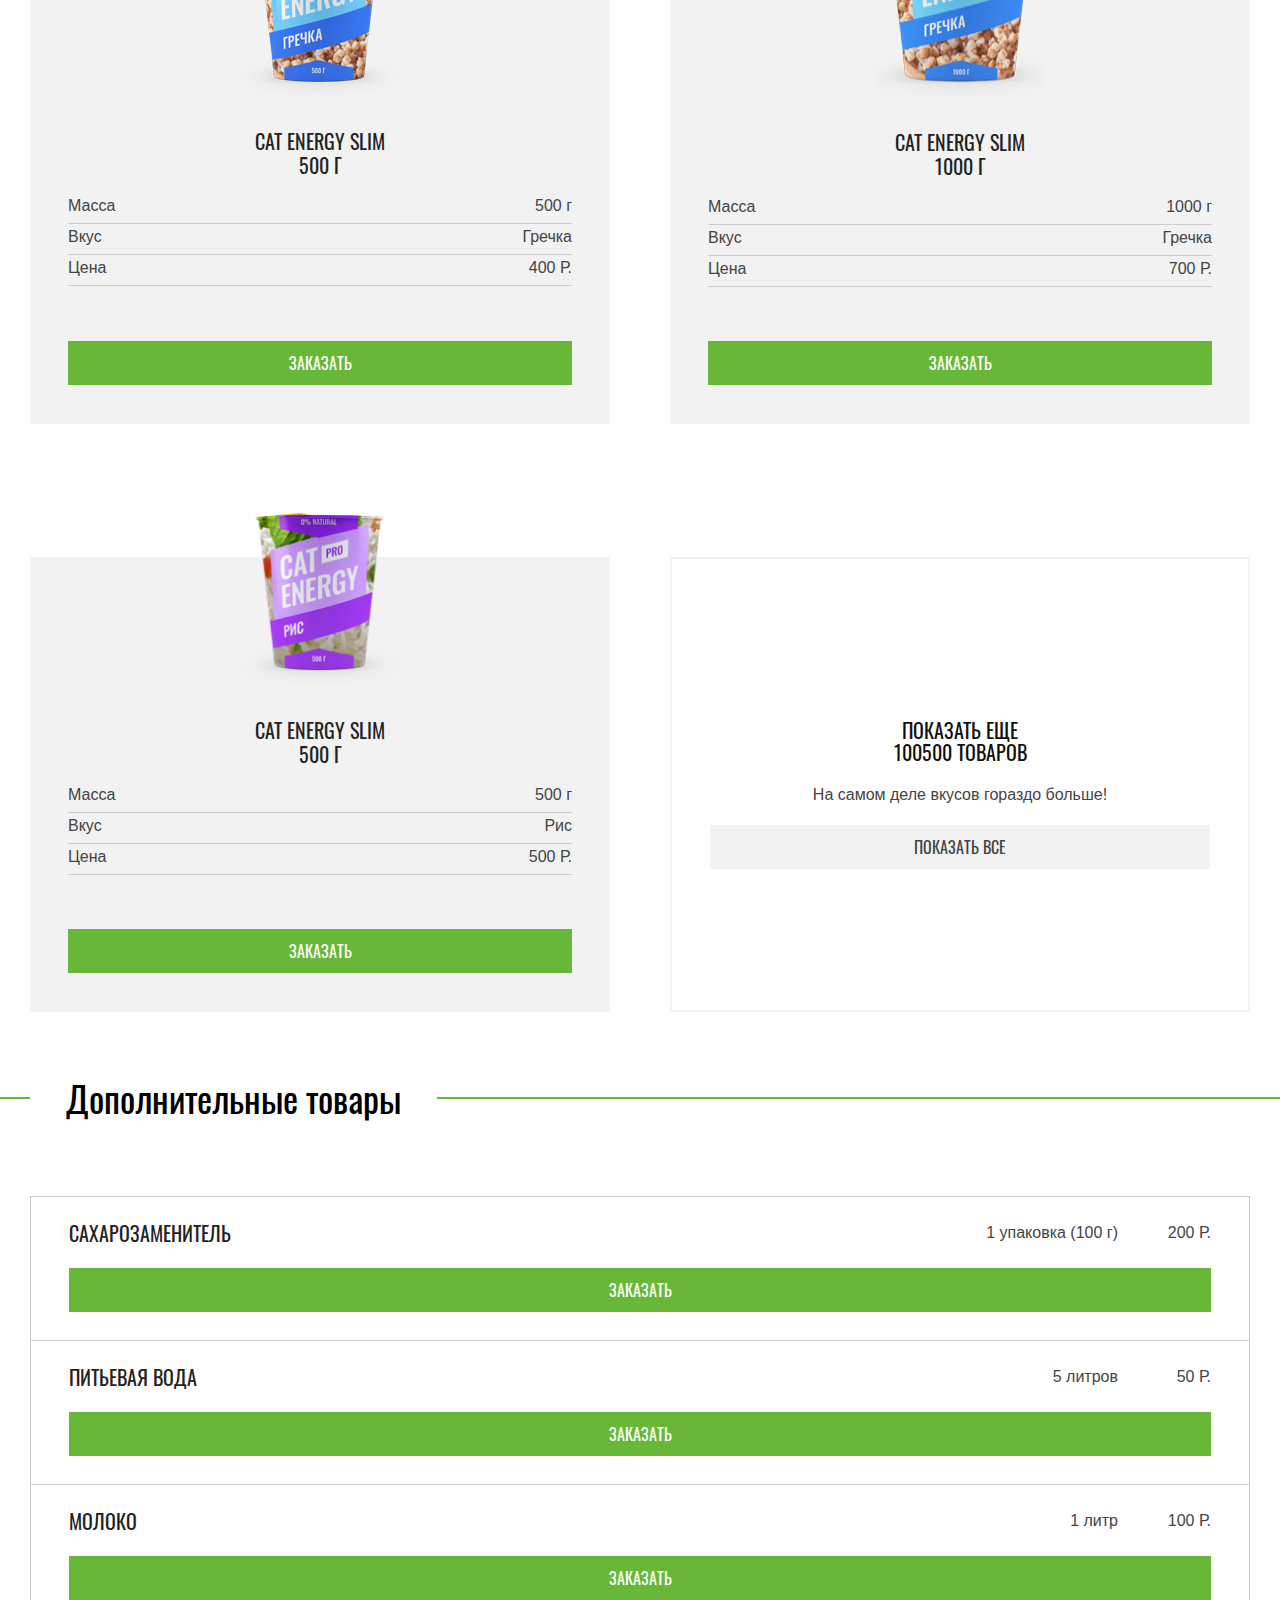
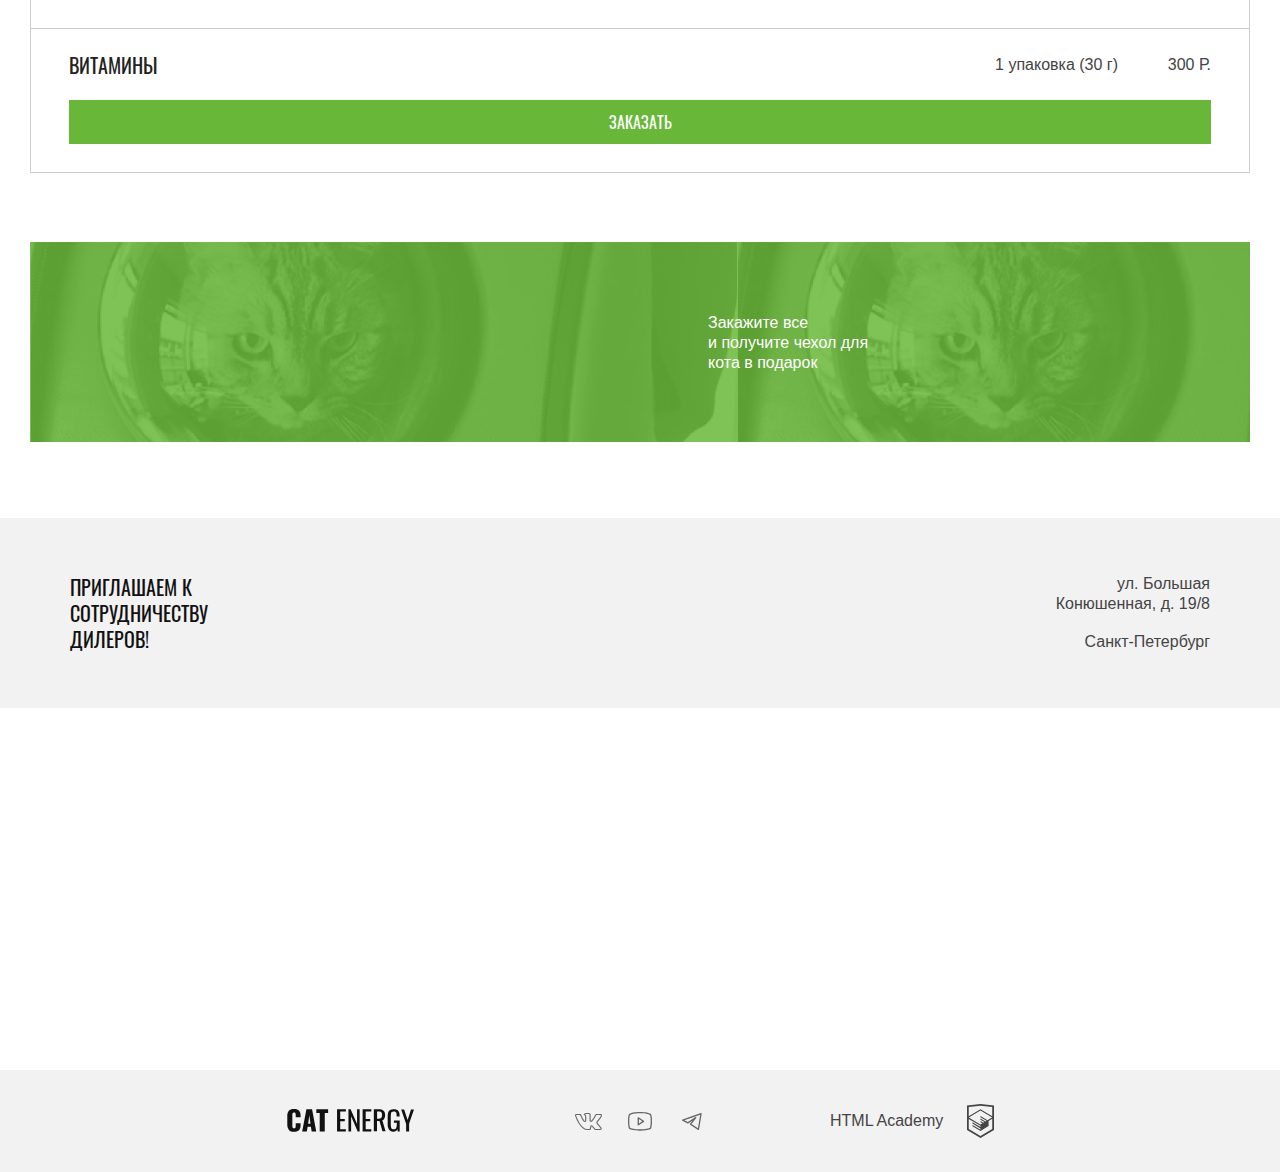
==== commit e36a0d0a: "add catalog.html css tablet" ====
--- a/source/catalog.html
+++ b/source/catalog.html
@@ -264,7 +264,7 @@
 
         <div class="catalog-additional__promo offer">
           <h2 class="visually-hidden">Специальное предложение</h2>
-          <p class="offer__text">Закажите все и получите чехол для кота в подарок</p>
+          <p class="offer__text">Закажите все <br>и получите чехол для <br>кота в подарок</p>
         </div>
       </div>
     </section>
@@ -273,9 +273,13 @@
       <h2 class="visually-hidden">Контакты</h2>
       <div class="contacts__container contacts__container--inner">
         <p class="contacts__text">Приглашаем к сотрудничеству дилеров!</p>
-        <address class="contacts__address">ул. Большая Конюшенная, д. 19/8 Санкт-Петербург</address>
+        <p class="contacts__address">
+          <span>ул. Большая Конюшенная, д. 19/8</span>
+          <span>Санкт-Петербург</span>
+        </p>
       </div>
-      <img src="img/map.png" width="320" height="362" alt="Карта к нашему офису">
+      <iframe class="contacts__map"
+        src="https://yandex.ru/map-widget/v1/?um=constructor%3Ad224644410c55b2ed14431db75f96f5f9b20f7bae6f613c488ede772f53925b8&amp;source=constructor"></iframe>
     </footer>
 
   </main>
@@ -321,7 +325,11 @@
       <a class="page-footer__developer developer" href="https://htmlacademy.ru/intensive/adaptive">
         <span class="visually-hidden">Разработано в</span>
         HTML Academy
-        <img class="developer__image" src="img/htmlacademy.svg" width="27" height="34" alt="" aria-hidden="true">
+        <svg class="developer__image" width="27" height="34" viewBox="0 0 27 34">
+          <path
+            d="M13.6426 0.0157537L13.5 0L0 1.40733V26.0129L13.5 34L27 26.0129V1.40733L13.6426 0.0157537ZM25.2344 25.0151L13.5 31.9573L1.76561 25.0151V14.9293L13.4507 21.8451L13.4701 23.0984L5.45351 18.3548L5.44295 19.5801L13.4894 24.3885L13.5088 25.675L5.46408 20.9174L5.45351 22.1427L13.5 26.9511L21.6239 22.1182V20.8929V16.909L25.2432 14.7595L25.2344 25.0151ZM25.2344 13.4519L22.0147 15.3319L20.5325 16.2071L13.4666 12.0201L13.456 13.2454L19.4957 16.818L19.4429 16.8495L19.3126 16.9247L18.4536 17.4166L13.4666 14.4689L13.456 15.6942L17.3921 18.0222L16.4591 18.6314L16.438 18.6436L13.4666 16.902L13.456 18.1273L15.4029 19.2615L13.4155 20.4483L1.7973 13.5762L13.4349 6.61831L25.2344 13.4519ZM25.2344 12.2266L13.4401 5.31075L1.76561 12.2196V2.9897L13.5 1.76442L25.2344 2.9897V12.2266Z"
+            fill="currentColor" />
+        </svg>
       </a>
     </div>
   </footer>
--- a/source/css/style.css
+++ b/source/css/style.css
@@ -1003,9 +1003,8 @@
 }
 @media (min-width: 768px) {
   .contacts__container {
-    width: 708px;
     display: grid;
-    padding: 56px 40px;
+    padding: 56px 70px;
     grid-template-columns: 172px 172px;
     justify-content: space-between;
   }
@@ -1406,8 +1405,15 @@
 .catalog-additional {
   padding: 25px 20px;
 }
+@media (min-width: 768px) {
+  .catalog-additional {
+    padding: 0 30px;
+    margin-top: 68px;
+  }
+}
 .catalog-additional__container {
-  display: grid;
+  display: flex;
+  flex-direction: column;
   margin: 0 auto;
 }
 @media (min-width: 1300px) {
@@ -1417,7 +1423,6 @@
   }
 }
 .catalog-additional__title {
-  position: relative;
   font-family: "Oswald", "Arial", sans-serif;
   font-weight: 400;
   font-size: 24px;
@@ -1425,19 +1430,32 @@
   color: #000000;
   margin: 0;
   margin-bottom: 36px;
+  margin-right: -20px;
+  display: grid;
+  grid-template-columns: max-content auto;
+  align-items: center;
+  gap: 22px;
 }
 .catalog-additional__title::after {
   content: "";
-  position: absolute;
-  right: -20px;
-  top: calc(50% - 1px);
-  width: 53px;
   height: 2px;
+  width: 100%;
+  background-color: #68B738;
+}
+.catalog-additional__title::before {
+  content: "";
+  height: 2px;
+  width: 30px;
   background-color: #68B738;
 }
 @media (min-width: 768px) {
   .catalog-additional__title {
     font-size: 36px;
+    gap: 36px;
+    margin-right: -30px;
+    margin-left: -30px;
+    grid-template-columns: min-content max-content auto;
+    margin-bottom: 80px;
   }
 }
 @media (min-width: 1300px) {
@@ -1457,6 +1475,12 @@
 }
 .catalog-additional__item {
   border-top: 1px solid #CDCDCD;
+}
+@media (min-width: 768px) {
+  .catalog-additional__item {
+    border-left: 1px solid #CDCDCD;
+    border-right: 1px solid #CDCDCD;
+  }
 }
 .catalog-additional__item:last-child {
   border-bottom: 1px solid #CDCDCD;
@@ -1465,11 +1489,25 @@
   margin-top: 35px;
   margin-bottom: 15px;
 }
+@media (min-width: 768px) {
+  .catalog-additional__promo {
+    margin-top: 69px;
+    margin-bottom: 76px;
+  }
+}
 
 .card-row {
   padding-top: 13px;
   padding-bottom: 19px;
 }
+@media (min-width: 768px) {
+  .card-row {
+    padding: 26px 38px 28px;
+    display: grid;
+    grid-template-columns: 1fr 1fr;
+    row-gap: 25px;
+  }
+}
 .card-row__title {
   font-family: "Oswald", "Arial", sans-serif;
   font-weight: 400;
@@ -1483,6 +1521,7 @@
 @media (min-width: 768px) {
   .card-row__title {
     font-size: 20px;
+    margin-bottom: 0;
   }
 }
 .card-row__list {
@@ -1498,11 +1537,31 @@
   .card-row__list {
     font-size: 16px;
     line-height: 20px;
+    display: grid;
+    grid-template-columns: auto 74px;
+    gap: 19px;
+    justify-content: end;
+    margin-bottom: 0;
+  }
+}
+@media (min-width: 768px) {
+  .card-row__text {
+    justify-self: end;
+  }
+}
+@media (min-width: 768px) {
+  .card-row__definition {
+    margin-left: auto;
   }
 }
 .card-row__button {
   display: block;
   padding: 10px 20px;
+}
+@media (min-width: 768px) {
+  .card-row__button {
+    grid-column: 1/-1;
+  }
 }
 
 .offer {
@@ -1513,10 +1572,34 @@
   background-color: #68b738;
   background-image: url("../img/background/catbag.jpg");
 }
+@media (min-width: 768px) {
+  .offer {
+    display: grid;
+    grid-template-columns: 1fr 1fr;
+    padding: 71px 124px 69px 124px;
+    background-image: url("../img/background/cat-cat.jpg");
+  }
+}
 .offer__text {
   font-size: 16px;
   line-height: 20px;
   margin: 0;
+  z-index: 2;
+}
+.offer__text br {
+  display: none;
+}
+@media (min-width: 768px) {
+  .offer__text br {
+    display: inline;
+  }
+}
+@media (min-width: 768px) {
+  .offer__text {
+    margin-left: 68px;
+    grid-column: 2/-1;
+    text-align: left;
+  }
 }
 .offer::before {
   position: absolute;
@@ -1529,6 +1612,25 @@
   background-repeat: no-repeat;
   background-position: center;
   background-size: 100% auto;
+  z-index: 2;
+}
+@media (min-width: 768px) {
+  .offer::before {
+    left: 77px;
+    top: 57px;
+  }
+}
+@media (min-width: 768px) {
+  .offer::after {
+    content: "";
+    background-color: #68B738;
+    opacity: 0.85;
+    position: absolute;
+    left: 0;
+    right: 0;
+    top: 0;
+    bottom: 0;
+  }
 }
 
 .form {
